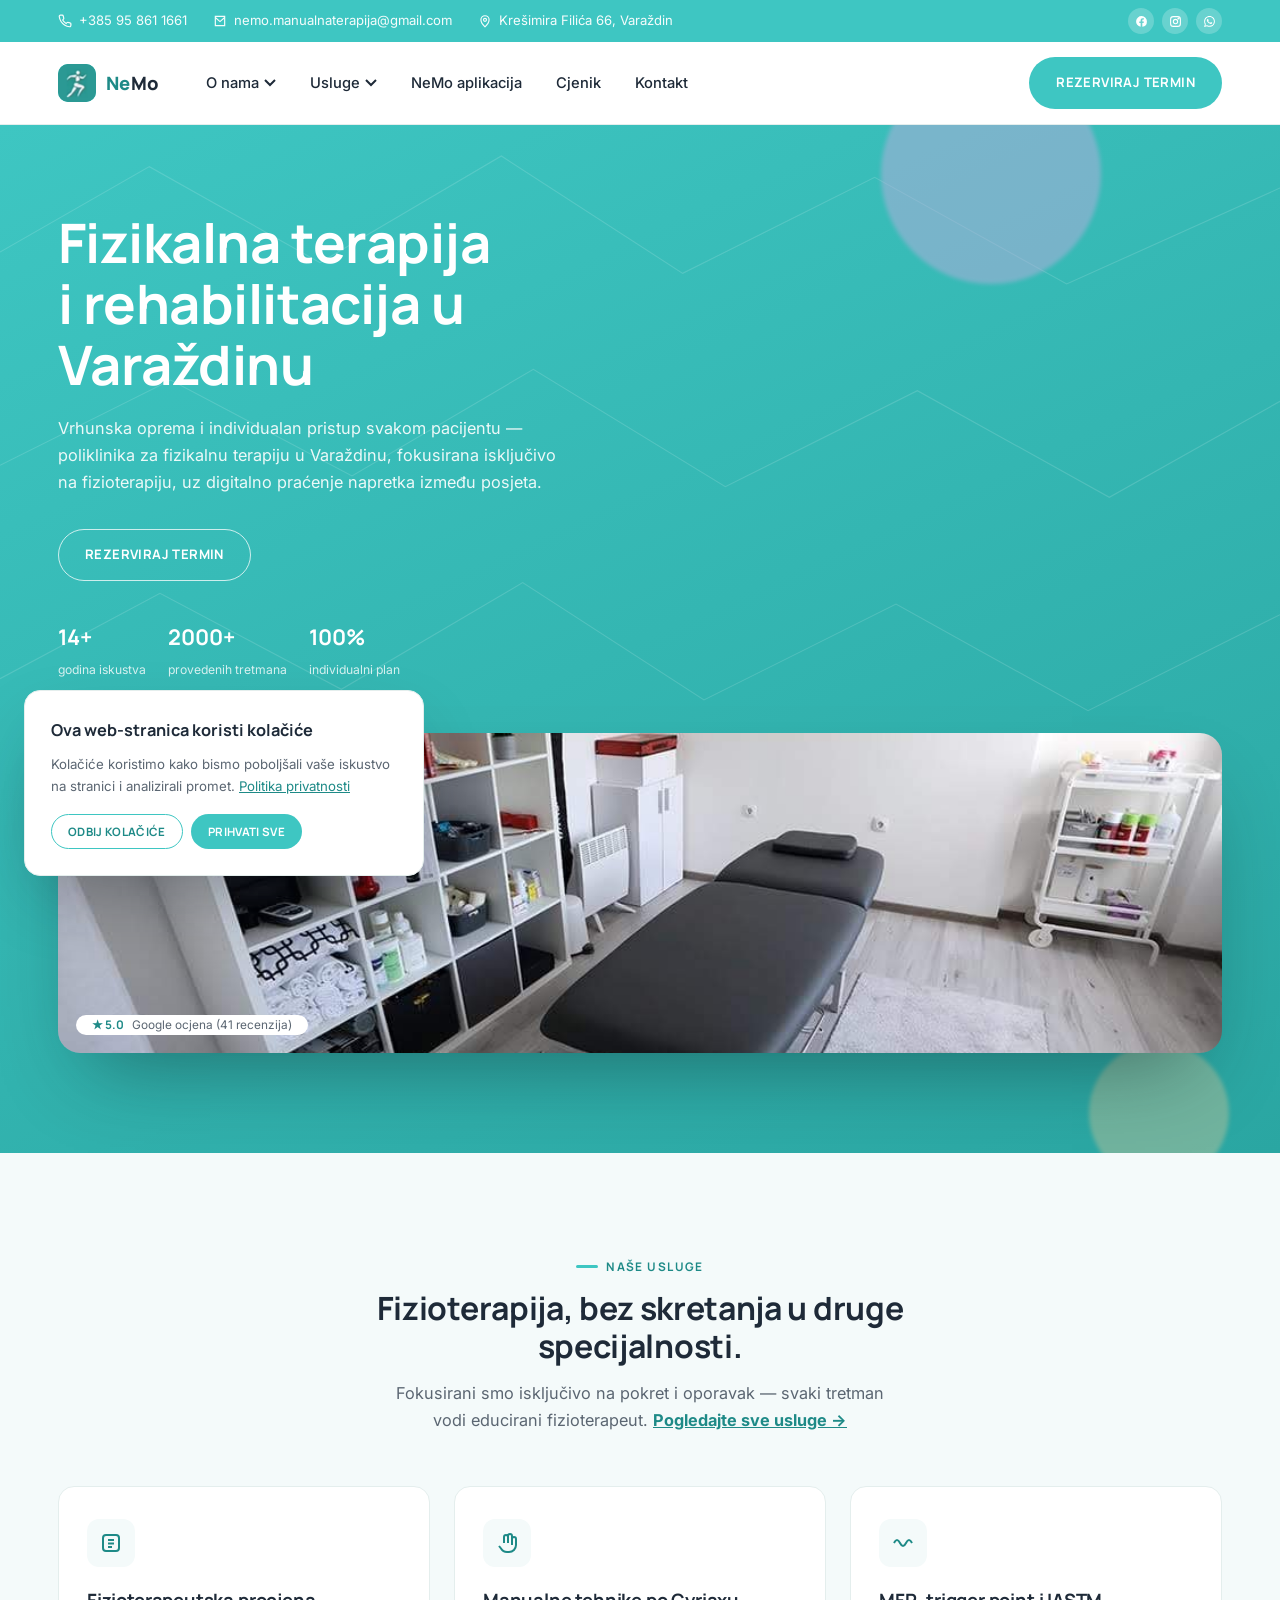
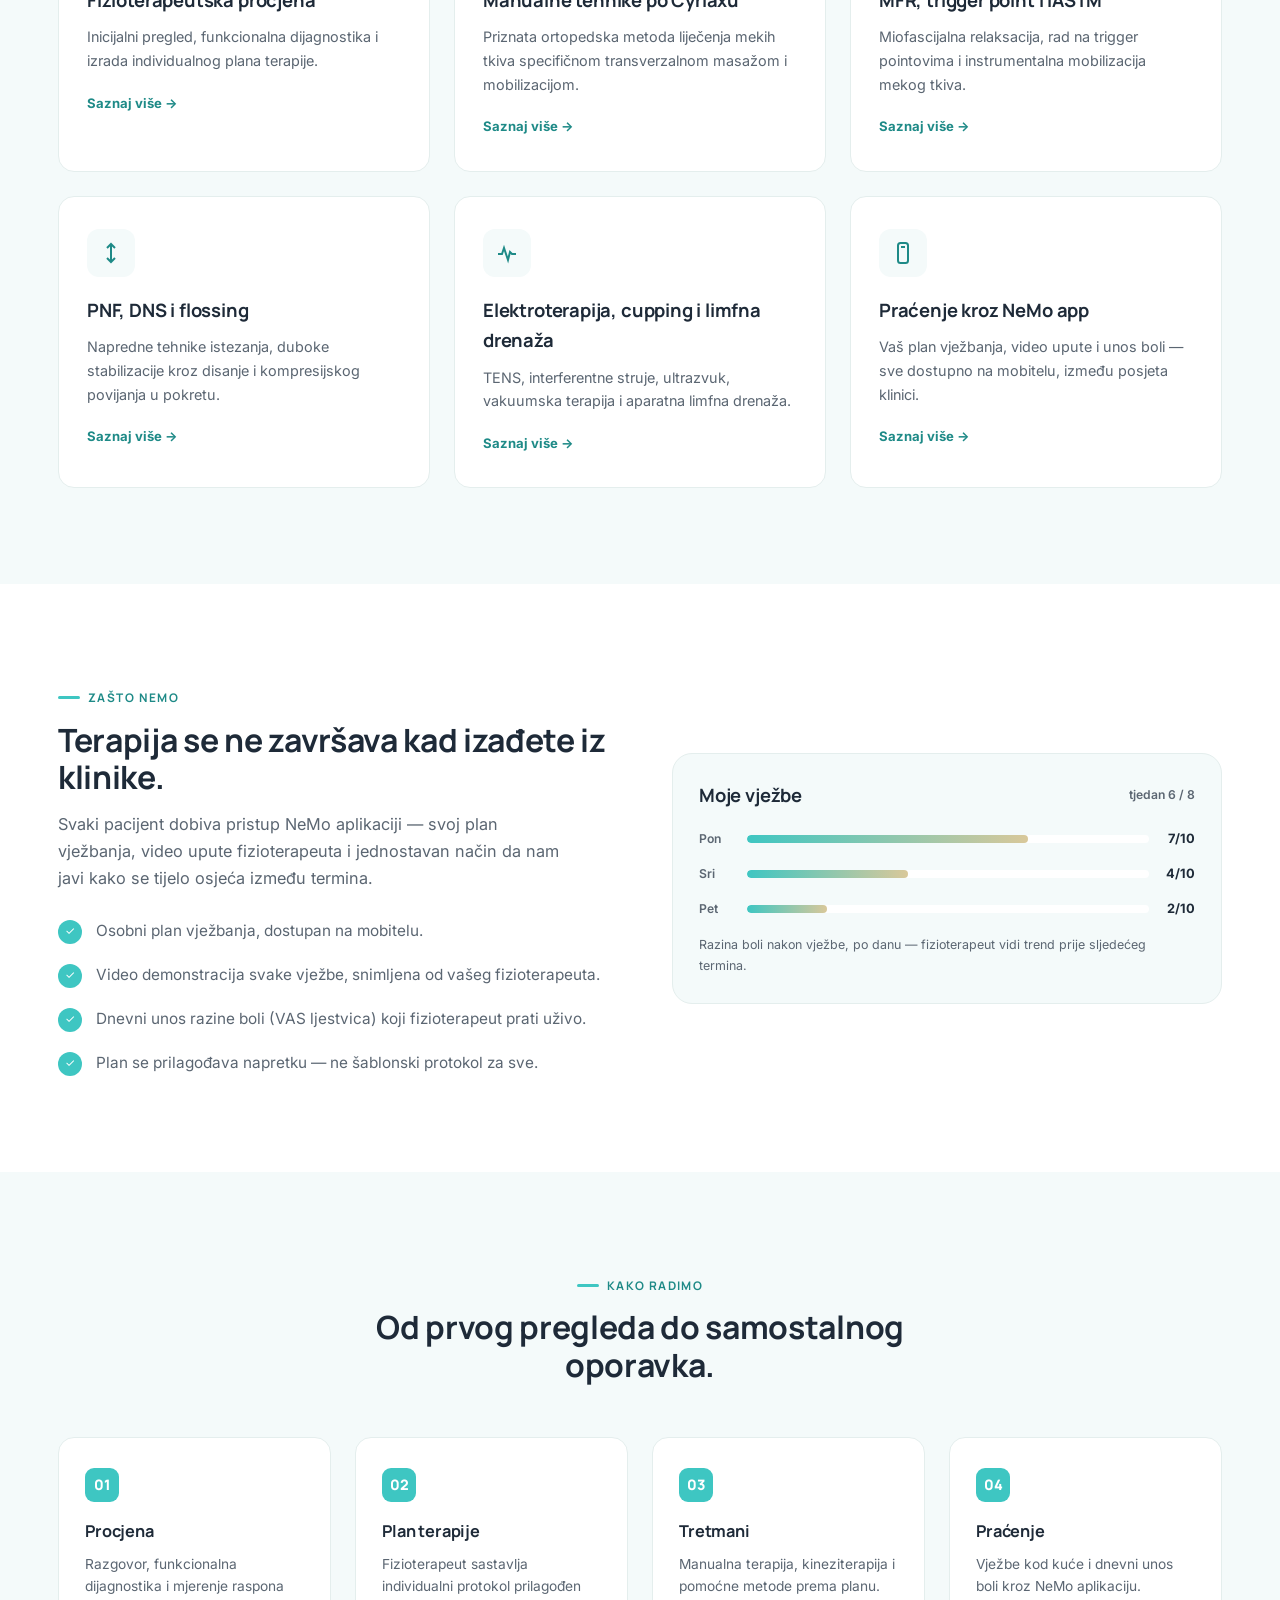
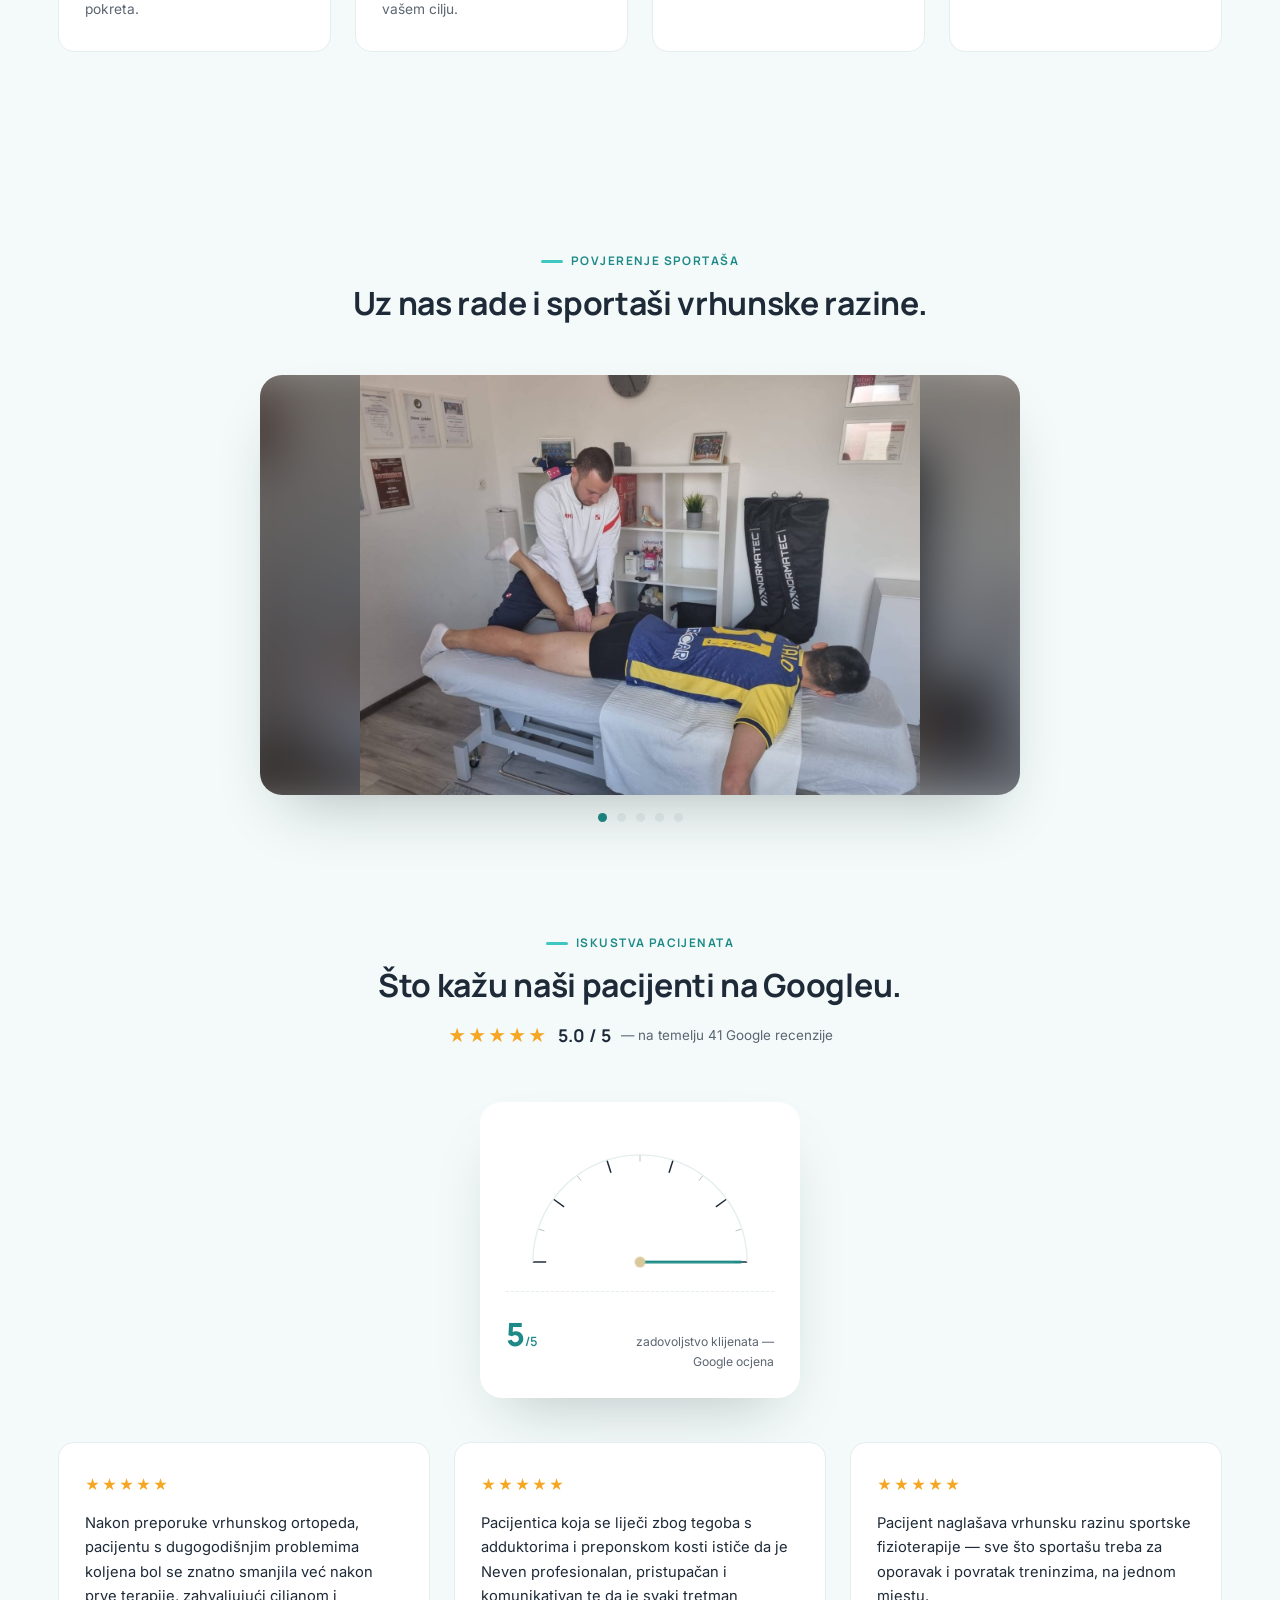
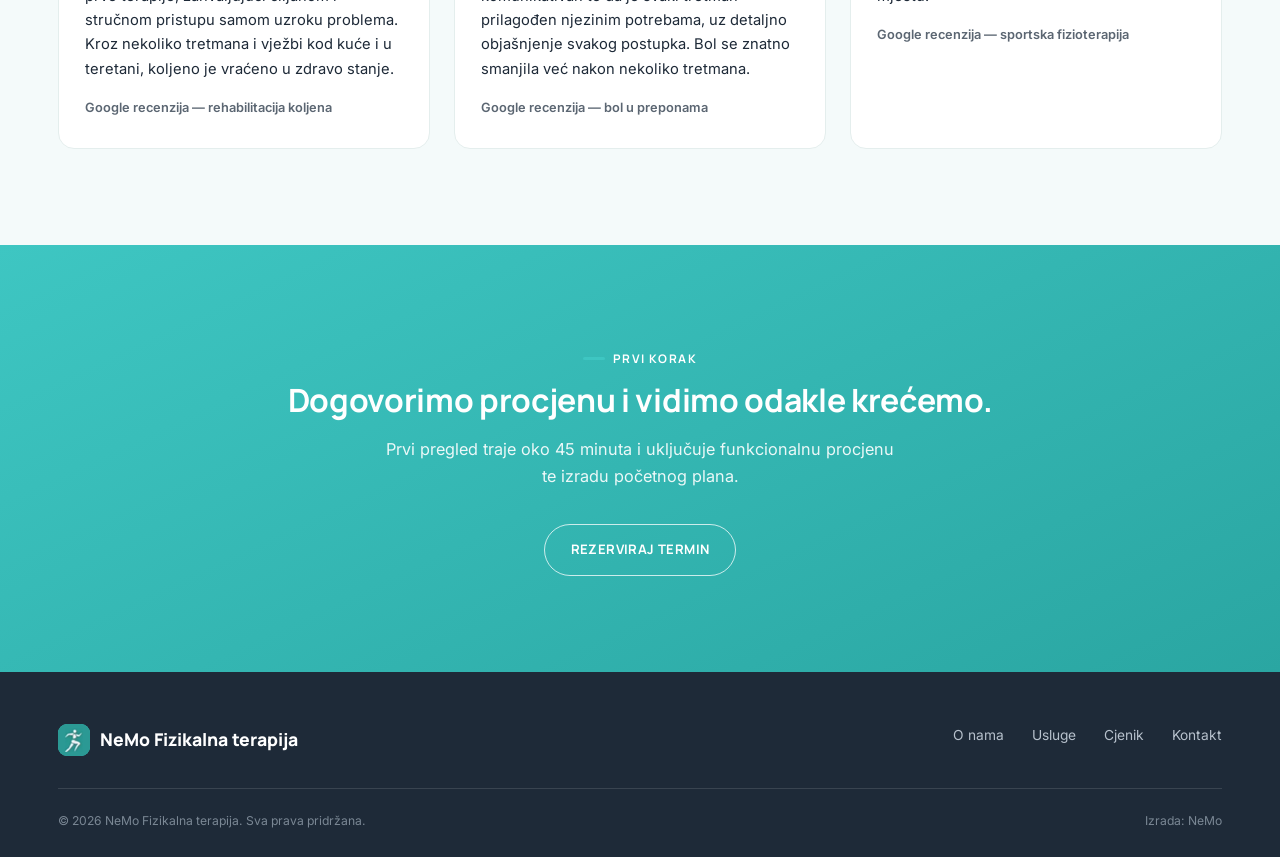
==== index.html @ 8141e40d "Add files via upload" ====
<!DOCTYPE html>
<html lang="hr">
<head>
<meta charset="UTF-8" />
<meta name="viewport" content="width=device-width, initial-scale=1.0" />
<meta name="color-scheme" content="light">
<title>NeMo — Fizikalna terapija i rehabilitacija u Varaždinu</title>
<meta name="description" content="NeMo poliklinika za fizikalnu terapiju u Varaždinu — manualna terapija, IASTM, MFR, PNF i individualna rehabilitacija za sportaše i rekreativce, uz digitalno praćenje napretka." />
<link rel="canonical" href="https://nemo.hr/" />
<meta property="og:type" content="website" />
<meta property="og:site_name" content="NeMo Fizikalna terapija" />
<meta property="og:locale" content="hr_HR" />
<meta property="og:title" content="NeMo — Fizikalna terapija i rehabilitacija u Varaždinu" />
<meta property="og:description" content="NeMo poliklinika za fizikalnu terapiju u Varaždinu — manualna terapija, IASTM, MFR, PNF i individualna rehabilitacija za sportaše i rekreativce, uz digitalno praćenje napretka." />
<meta property="og:url" content="https://nemo.hr/" />
<meta property="og:image" content="https://nemo.hr/images/prostor-ulaz.jpg" />
<meta name="twitter:card" content="summary_large_image" />
<link rel="preconnect" href="https://fonts.googleapis.com">
<link rel="preconnect" href="https://fonts.gstatic.com" crossorigin>
<link href="https://fonts.googleapis.com/css2?family=Manrope:wght@500;600;700;800&family=Inter:wght@400;500;600;700&display=swap" rel="stylesheet">
<link rel="icon" type="image/png" sizes="16x16" href="favicon-16.png">
<link rel="icon" type="image/png" sizes="32x32" href="favicon-32.png">
<link rel="icon" type="image/png" sizes="48x48" href="favicon-48.png">
<link rel="apple-touch-icon" sizes="180x180" href="apple-touch-icon.png">
<link rel="icon" type="image/png" sizes="192x192" href="icon-192.png">
<link rel="shortcut icon" href="favicon.ico">
<link rel="stylesheet" href="style.css">
<script type="application/ld+json">
{
  "@context": "https://schema.org",
  "@type": "MedicalBusiness",
  "name": "NeMo — Manualna terapija",
  "alternateName": "NeMo Fizikalna terapija",
  "image": "https://nemo.hr/images/prostor-ulaz.jpg",
  "logo": "https://nemo.hr/icon-512.png",
  "url": "https://nemo.hr/",
  "telephone": "+385958611661",
  "email": "nemo.manualnaterapija@gmail.com",
  "priceRange": "€€",
  "medicalSpecialty": "PhysicalTherapy",
  "address": {
    "@type": "PostalAddress",
    "streetAddress": "Ul. Krešimira Filića 66",
    "addressLocality": "Varaždin",
    "postalCode": "42000",
    "addressCountry": "HR"
  },
  "geo": {
    "@type": "GeoCoordinates",
    "latitude": 46.2981478,
    "longitude": 16.3355416
  },
  "sameAs": [
    "https://www.facebook.com/NenoGolubar/",
    "https://www.instagram.com/neven_golubar/"
  ],
  "aggregateRating": {
    "@type": "AggregateRating",
    "ratingValue": "5.0",
    "reviewCount": "42"
  },
  "areaServed": {
    "@type": "City",
    "name": "Varaždin"
  }
}
</script>
</head>
<body>

<div class="topbar">
  <div class="wrap topbar-inner">
    <div class="topbar-info">
      <a href="tel:+385958611661"><svg width="14" height="14" viewBox="0 0 24 24" fill="none" stroke="currentColor" stroke-width="2"><path d="M22 16.9v3a2 2 0 0 1-2.2 2 19.8 19.8 0 0 1-8.6-3.1 19.5 19.5 0 0 1-6-6 19.8 19.8 0 0 1-3.1-8.7A2 2 0 0 1 4.1 2h3a2 2 0 0 1 2 1.7c.1 1 .3 2 .7 3a2 2 0 0 1-.4 2.1L8 10.3a16 16 0 0 0 6 6l1.5-1.5a2 2 0 0 1 2-.4c1 .3 2 .5 3 .7a2 2 0 0 1 1.7 2Z"/></svg> +385 95 861 1661</a>
      <a href="mailto:nemo.manualnaterapija@gmail.com"><svg width="14" height="14" viewBox="0 0 24 24" fill="none" stroke="currentColor" stroke-width="2"><path d="M4 4h16v16H4z"/><path d="m4 6 8 7 8-7"/></svg> nemo.manualnaterapija@gmail.com</a>
      <a href="https://www.google.com/maps/place/?q=place_id:ChIJC9hRLgaraEcRhZxfA_SQYHQ" target="_blank" rel="noopener" class="topbar-address"><svg width="14" height="14" viewBox="0 0 24 24" fill="none" stroke="currentColor" stroke-width="2"><path d="M12 22s7-6.3 7-12a7 7 0 1 0-14 0c0 5.7 7 12 7 12Z"/><circle cx="12" cy="10" r="2.6"/></svg> Krešimira Filića 66, Varaždin</a>
    </div>
    <div class="topbar-social">
      <a href="https://www.facebook.com/NenoGolubar/" target="_blank" rel="noopener" aria-label="Facebook"><svg width="13" height="13" viewBox="0 0 24 24" fill="currentColor"><path d="M22 12a10 10 0 1 0-11.6 9.9v-7H7.9V12h2.5V9.8c0-2.5 1.5-3.9 3.8-3.9 1.1 0 2.2.2 2.2.2v2.4h-1.3c-1.2 0-1.6.8-1.6 1.6V12h2.8l-.4 2.9h-2.4v7A10 10 0 0 0 22 12Z"/></svg></a>
      <a href="https://www.instagram.com/neven_golubar/" target="_blank" rel="noopener" aria-label="Instagram"><svg width="13" height="13" viewBox="0 0 24 24" fill="none" stroke="currentColor" stroke-width="2"><rect x="3" y="3" width="18" height="18" rx="5"/><circle cx="12" cy="12" r="4"/><circle cx="17.5" cy="6.5" r="1"/></svg></a>
      <a href="https://wa.me/385958611661" target="_blank" rel="noopener" aria-label="WhatsApp"><svg width="13" height="13" viewBox="0 0 24 24" fill="currentColor"><path d="M12.04 2C6.58 2 2.13 6.45 2.13 11.91c0 1.77.46 3.45 1.32 4.94L2 22l5.29-1.39a9.9 9.9 0 0 0 4.75 1.21h.01c5.46 0 9.9-4.45 9.9-9.91C21.96 6.45 17.5 2 12.04 2Zm0 18.06h-.01a8.15 8.15 0 0 1-4.16-1.14l-.3-.18-3.14.82.84-3.06-.19-.31a8.14 8.14 0 0 1-1.25-4.32c0-4.5 3.67-8.16 8.18-8.16 2.18 0 4.23.85 5.78 2.4a8.1 8.1 0 0 1 2.39 5.77c0 4.5-3.67 8.18-8.14 8.18Zm4.47-6.13c-.24-.12-1.45-.72-1.68-.8-.22-.08-.39-.12-.55.12-.16.24-.63.8-.78.96-.14.16-.28.18-.53.06-.24-.12-1.02-.38-1.94-1.2-.72-.64-1.2-1.43-1.34-1.67-.14-.24-.02-.37.11-.5.11-.11.24-.28.36-.42.12-.14.16-.24.24-.4.08-.16.04-.3-.02-.42-.06-.12-.55-1.33-.76-1.82-.2-.48-.4-.42-.55-.42-.14-.01-.3-.01-.46-.01a.9.9 0 0 0-.65.3c-.22.24-.85.83-.85 2.03 0 1.2.87 2.36.99 2.52.12.16 1.71 2.61 4.14 3.66.58.25 1.03.4 1.38.51.58.18 1.11.16 1.53.1.47-.07 1.45-.59 1.65-1.16.2-.57.2-1.06.14-1.16-.06-.1-.22-.16-.46-.28Z"/></svg></a>
    </div>
  </div>
</div>

<header class="mainnav">
  <div class="wrap nav">
    <a href="/" class="logo"><img class="mark" src="icon-192.png" alt="NeMo logo"><span class="word"><span>Ne</span>Mo</span></a>

    <nav class="nav-links">
      <div class="nav-item">
        <button class="nav-link">O nama <svg viewBox="0 0 12 8" fill="none" stroke="currentColor" stroke-width="2"><path d="M1 1l5 5 5-5"/></svg></button>
        <div class="dd-menu">
          <a href="/o-nama#pristup">Naš pristup</a>
          <a href="/o-nama#neven">Osnivač</a>
          <a href="/o-nama#tim">Stručni tim</a>
          <a href="/o-nama#galerija">Galerija fotografija</a>
        </div>
      </div>
      <div class="nav-item">
        <button class="nav-link">Usluge <svg viewBox="0 0 12 8" fill="none" stroke="currentColor" stroke-width="2"><path d="M1 1l5 5 5-5"/></svg></button>
        <div class="dd-menu">
          <a href="/usluge#procjena">Fizioterapeutska procjena</a>
          <a href="/usluge#cyriax">Manualne tehnike po Cyriaxu</a>
          <a href="/usluge#mfr">Miofascijalna relaksacija (MFR)</a>
          <a href="/usluge#iastm">IASTM</a>
          <a href="/usluge#trigger">Trigger point terapija</a>
          <a href="/usluge#pnf">PNF</a>
          <a href="/usluge#dns">DNS — vježbe disanja</a>
          <a href="/usluge#flossing">Flossing</a>
          <a href="/usluge#cupping">Cupping</a>
          <a href="/usluge#limfna">Limfna drenaža aparatom</a>
          <a href="/usluge#elektroterapija">Elektroterapijske procedure</a>
        </div>
      </div>
      <a href="/#zasto" class="nav-link">NeMo aplikacija</a>
      <a href="/cjenik" class="nav-link">Cjenik</a>
      <a href="/kontakt" class="nav-link">Kontakt</a>
    </nav>

    <div class="nav-right">
      <a href="/kontakt" class="btn btn-solid">Rezerviraj termin</a>
      <button class="nav-toggle" aria-label="Izbornik"><span></span><span></span><span></span></button>
    </div>
  </div>
</header>

<section class="hero">
  <svg class="hero-pattern" viewBox="0 0 1200 700" preserveAspectRatio="xMidYMid slice" xmlns="http://www.w3.org/2000/svg">
    <g stroke="#fff" stroke-width="1" fill="none">
      <path d="M0 120 L140 40 L300 130 L470 30 L640 140 L820 50 L1000 150 L1200 60" />
      <path d="M0 320 L160 240 L330 330 L500 230 L680 340 L860 250 L1040 350 L1200 260" />
      <path d="M0 520 L150 440 L320 530 L490 430 L660 540 L840 450 L1020 550 L1200 460" />
    </g>
  </svg>
  <div class="hero-blob b1"></div>
  <div class="hero-blob b2"></div>
  <div class="hero-blob b3"></div>

  <div class="wrap hero-grid">
    <div class="hero-text">
      <h1>Fizikalna terapija<br>i rehabilitacija u Varaždinu</h1>
      <p class="lede">Vrhunska oprema i individualan pristup svakom pacijentu — poliklinika za fizikalnu terapiju u Varaždinu, fokusirana isključivo na fizioterapiju, uz digitalno praćenje napretka između posjeta.</p>
      <a href="/kontakt" class="btn btn-outline-white">Rezerviraj termin</a>
      <div class="hero-badges">
        <div class="hero-badge"><b>14+</b><span>godina iskustva</span></div>
        <div class="hero-badge"><b>2000+</b><span>provedenih tretmana</span></div>
        <div class="hero-badge"><b>100%</b><span>individualni plan</span></div>
      </div>
    </div>

    <div class="hero-banner">
      <img src="images/soba-tretmani.jpg" alt="Soba za tretmane u NeMo poliklinici" loading="eager">
      <div class="hero-banner-note"><b>★ 5.0</b> Google ocjena (41 recenzija)</div>
    </div>
  </div>
</section>

<section class="services" id="usluge">
  <div class="wrap">
    <div class="section-head">
      <span class="eyebrow" style="justify-content:center;">Naše usluge</span>
      <h2>Fizioterapija, bez skretanja u druge specijalnosti.</h2>
      <p class="lede">Fokusirani smo isključivo na pokret i oporavak — svaki tretman vodi educirani fizioterapeut. <a href="/usluge" style="color:var(--teal-deep);font-weight:700;">Pogledajte sve usluge →</a></p>
    </div>
    <div class="service-grid">
      <div class="service-card">
        <div class="service-icon"><svg width="24" height="24" viewBox="0 0 24 24" fill="none" stroke="#1E8A87" stroke-width="2"><rect x="4" y="4" width="16" height="16" rx="3"/><path d="M9 9h6M9 12.5h6M9 16h4"/></svg></div>
        <h3>Fizioterapeutska procjena</h3>
        <p>Inicijalni pregled, funkcionalna dijagnostika i izrada individualnog plana terapije.</p>
        <a href="/usluge#procjena" class="service-link">Saznaj više →</a>
      </div>
      <div class="service-card">
        <div class="service-icon"><svg width="24" height="24" viewBox="0 0 24 24" fill="none" stroke="#1E8A87" stroke-width="2"><path d="M9 12V6a2 2 0 1 1 4 0v6M13 12V5a2 2 0 1 1 4 0v9M17 13V8a2 2 0 1 1 4 0v6a7 7 0 0 1-7 7h-2a7 7 0 0 1-6-3.5L4 15"/></svg></div>
        <h3>Manualne tehnike po Cyriaxu</h3>
        <p>Priznata ortopedska metoda liječenja mekih tkiva specifičnom transverzalnom masažom i mobilizacijom.</p>
        <a href="/usluge#cyriax" class="service-link">Saznaj više →</a>
      </div>
      <div class="service-card">
        <div class="service-icon"><svg width="24" height="24" viewBox="0 0 24 24" fill="none" stroke="#1E8A87" stroke-width="2"><path d="M3 12c2-4 4-4 6 0s4 4 6 0 4-4 6 0"/></svg></div>
        <h3>MFR, trigger point i IASTM</h3>
        <p>Miofascijalna relaksacija, rad na trigger pointovima i instrumentalna mobilizacija mekog tkiva.</p>
        <a href="/usluge#mfr" class="service-link">Saznaj više →</a>
      </div>
      <div class="service-card">
        <div class="service-icon"><svg width="24" height="24" viewBox="0 0 24 24" fill="none" stroke="#1E8A87" stroke-width="2"><path d="M12 3v18M8 7l4-4 4 4M8 17l4 4 4-4"/></svg></div>
        <h3>PNF, DNS i flossing</h3>
        <p>Napredne tehnike istezanja, duboke stabilizacije kroz disanje i kompresijskog povijanja u pokretu.</p>
        <a href="/usluge#pnf" class="service-link">Saznaj više →</a>
      </div>
      <div class="service-card">
        <div class="service-icon"><svg width="24" height="24" viewBox="0 0 24 24" fill="none" stroke="#1E8A87" stroke-width="2"><path d="M3 13h4l2-6 4 12 2-8 2 2h4"/></svg></div>
        <h3>Elektroterapija, cupping i limfna drenaža</h3>
        <p>TENS, interferentne struje, ultrazvuk, vakuumska terapija i aparatna limfna drenaža.</p>
        <a href="/usluge#elektroterapija" class="service-link">Saznaj više →</a>
      </div>
      <div class="service-card">
        <div class="service-icon"><svg width="24" height="24" viewBox="0 0 24 24" fill="none" stroke="#1E8A87" stroke-width="2"><rect x="7" y="2" width="10" height="20" rx="2.5"/><path d="M10 6h4"/></svg></div>
        <h3>Praćenje kroz NeMo app</h3>
        <p>Vaš plan vježbanja, video upute i unos boli — sve dostupno na mobitelu, između posjeta klinici.</p>
        <a href="#zasto" class="service-link">Saznaj više →</a>
      </div>
    </div>
  </div>
</section>

<section class="why" id="zasto">
  <div class="wrap why-grid">
    <div>
      <span class="eyebrow">Zašto NeMo</span>
      <h2 style="margin-top:14px;">Terapija se ne završava kad izađete iz klinike.</h2>
      <p class="lede" style="margin-top:14px;">Svaki pacijent dobiva pristup NeMo aplikaciji — svoj plan vježbanja, video upute fizioterapeuta i jednostavan način da nam javi kako se tijelo osjeća između termina.</p>
      <ul class="why-list">
        <li><span class="tick">✓</span>Osobni plan vježbanja, dostupan na mobitelu.</li>
        <li><span class="tick">✓</span>Video demonstracija svake vježbe, snimljena od vašeg fizioterapeuta.</li>
        <li><span class="tick">✓</span>Dnevni unos razine boli (VAS ljestvica) koji fizioterapeut prati uživo.</li>
        <li><span class="tick">✓</span>Plan se prilagođava napretku — ne šablonski protokol za sve.</li>
      </ul>
    </div>
    <div class="app-mock">
      <div class="app-mock-head"><h3>Moje vježbe</h3><span>tjedan 6 / 8</span></div>
      <div class="vas-bar-row"><span class="vas-bar-label">Pon</span><div class="vas-bar-track"><div class="vas-bar-fill" style="width:70%"></div></div><span class="vas-bar-val">7/10</span></div>
      <div class="vas-bar-row"><span class="vas-bar-label">Sri</span><div class="vas-bar-track"><div class="vas-bar-fill" style="width:40%"></div></div><span class="vas-bar-val">4/10</span></div>
      <div class="vas-bar-row"><span class="vas-bar-label">Pet</span><div class="vas-bar-track"><div class="vas-bar-fill" style="width:20%"></div></div><span class="vas-bar-val">2/10</span></div>
      <div class="form-note" style="margin-top:16px;">Razina boli nakon vježbe, po danu — fizioterapeut vidi trend prije sljedećeg termina.</div>
    </div>
  </div>
</section>

<section class="process" id="proces">
  <div class="wrap">
    <div class="section-head">
      <span class="eyebrow" style="justify-content:center;">Kako radimo</span>
      <h2>Od prvog pregleda do samostalnog oporavka.</h2>
    </div>
    <div class="process-grid">
      <div class="process-step"><div class="num">01</div><h3>Procjena</h3><p>Razgovor, funkcionalna dijagnostika i mjerenje raspona pokreta.</p></div>
      <div class="process-step"><div class="num">02</div><h3>Plan terapije</h3><p>Fizioterapeut sastavlja individualni protokol prilagođen vašem cilju.</p></div>
      <div class="process-step"><div class="num">03</div><h3>Tretmani</h3><p>Manualna terapija, kineziterapija i pomoćne metode prema planu.</p></div>
      <div class="process-step"><div class="num">04</div><h3>Praćenje</h3><p>Vježbe kod kuće i dnevni unos boli kroz NeMo aplikaciju.</p></div>
    </div>
  </div>
</section>

<section class="clients-slider">
  <div class="wrap">
    <div class="section-head">
      <span class="eyebrow" style="justify-content:center;">Povjerenje sportaša</span>
      <h2>Uz nas rade i sportaši vrhunske razine.</h2>
    </div>
    <div class="slider" id="clientsSlider">
      <div class="slider-track">
        <div class="slider-slide is-active">
          <div class="slide-bg" style="background-image:url('images/tretman-igrac-1.jpg');"></div>
          <img class="slide-fg" src="images/tretman-igrac-1.jpg" alt="Fizioterapeutski tretman sportaša u NeMo poliklinici" loading="lazy">
        </div>
        <div class="slider-slide">
          <div class="slide-bg" style="background-image:url('images/tretman-igrac-2.jpg');"></div>
          <img class="slide-fg" src="images/tretman-igrac-2.jpg" alt="Previjanje gležnja sportašu u NeMo poliklinici" loading="lazy">
        </div>
        <div class="slider-slide">
          <div class="slide-bg" style="background-image:url('images/klijent-belcar.jpg');"></div>
          <img class="slide-fg" src="images/klijent-belcar.jpg" alt="Nogometaš u posjeti NeMo poliklinici" loading="lazy">
        </div>
        <div class="slider-slide">
          <div class="slide-bg" style="background-image:url('images/klijent-duvnjak.jpg');"></div>
          <img class="slide-fg" src="images/klijent-duvnjak.jpg" alt="Nogometaš u posjeti NeMo poliklinici" loading="lazy">
        </div>
        <div class="slider-slide">
          <div class="slide-bg" style="background-image:url('images/klijenti-reprezentativci.jpg');"></div>
          <img class="slide-fg" src="images/klijenti-reprezentativci.jpg" alt="Nogometni reprezentativci u posjeti NeMo poliklinici" loading="lazy">
        </div>
      </div>
      <div class="slider-dots">
        <button class="slider-dot is-active" data-slide="0" aria-label="Slika 1"></button>
        <button class="slider-dot" data-slide="1" aria-label="Slika 2"></button>
        <button class="slider-dot" data-slide="2" aria-label="Slika 3"></button>
        <button class="slider-dot" data-slide="3" aria-label="Slika 4"></button>
        <button class="slider-dot" data-slide="4" aria-label="Slika 5"></button>
      </div>
    </div>
  </div>
</section>

<section class="reviews">
  <div class="wrap">
    <div class="section-head">
      <span class="eyebrow" style="justify-content:center;">Iskustva pacijenata</span>
      <h2>Što kažu naši pacijenti na Googleu.</h2>
      <div class="reviews-rating">
        <span class="stars">★★★★★</span>
        <b>5.0 / 5</b>
        <span>— na temelju 41 Google recenzije</span>
      </div>
    </div>

    <div class="reviews-gauge">
      <div class="reviews-gauge-card">
        <svg class="goniometer" viewBox="0 0 400 220" xmlns="http://www.w3.org/2000/svg">
          <line x1="40.0" y1="200.0" x2="60.0" y2="200.0" class="tick-major" />
          <line x1="47.8" y1="150.6" x2="57.3" y2="153.6" class="tick-minor" />
          <line x1="70.6" y1="106.0" x2="86.7" y2="117.7" class="tick-major" />
          <line x1="106.0" y1="70.6" x2="111.8" y2="78.6" class="tick-minor" />
          <line x1="150.6" y1="47.8" x2="156.7" y2="66.9" class="tick-major" />
          <line x1="200.0" y1="40.0" x2="200.0" y2="50.0" class="tick-minor" />
          <line x1="249.4" y1="47.8" x2="243.3" y2="66.9" class="tick-major" />
          <line x1="294.0" y1="70.6" x2="288.2" y2="78.6" class="tick-minor" />
          <line x1="329.4" y1="106.0" x2="313.3" y2="117.7" class="tick-major" />
          <line x1="352.2" y1="150.6" x2="342.7" y2="153.6" class="tick-minor" />
          <line x1="360.0" y1="200.0" x2="340.0" y2="200.0" class="tick-major" />
          <path d="M 40.0 200.0 A 160 160 0 0 1 360.0 200.0" class="goni-arc" />
          <line x1="200" y1="200" x2="350.0" y2="200.0" class="goni-needle" />
          <circle cx="200" cy="200" r="8" class="goni-pivot" />
        </svg>
        <div class="goni-readout">
          <div><div class="deg">5<span style="font-size:.4em;font-weight:600;">/5</span></div></div>
          <div class="cap">zadovoljstvo klijenata — Google ocjena</div>
        </div>
      </div>
    </div>

    <div class="review-grid">
      <div class="review-card">
        <span class="stars">★★★★★</span>
        <p>Nakon preporuke vrhunskog ortopeda, pacijentu s dugogodišnjim problemima koljena bol se znatno smanjila već nakon prve terapije, zahvaljujući ciljanom i stručnom pristupu samom uzroku problema. Kroz nekoliko tretmana i vježbi kod kuće i u teretani, koljeno je vraćeno u zdravo stanje.</p>
        <div class="review-author">Google recenzija — rehabilitacija koljena</div>
      </div>
      <div class="review-card">
        <span class="stars">★★★★★</span>
        <p>Pacijentica koja se liječi zbog tegoba s adduktorima i preponskom kosti ističe da je Neven profesionalan, pristupačan i komunikativan te da je svaki tretman prilagođen njezinim potrebama, uz detaljno objašnjenje svakog postupka. Bol se znatno smanjila već nakon nekoliko tretmana.</p>
        <div class="review-author">Google recenzija — bol u preponama</div>
      </div>
      <div class="review-card">
        <span class="stars">★★★★★</span>
        <p>Pacijent naglašava vrhunsku razinu sportske fizioterapije — sve što sportašu treba za oporavak i povratak treninzima, na jednom mjestu.</p>
        <div class="review-author">Google recenzija — sportska fizioterapija</div>
      </div>
    </div>
  </div>
</section>

<section class="cta-band">
  <div class="wrap">
    <span class="eyebrow" style="justify-content:center;color:#fff;">Prvi korak</span>
    <h2 style="margin-top:14px;">Dogovorimo procjenu i vidimo odakle krećemo.</h2>
    <p class="lede" style="margin:16px auto 34px;">Prvi pregled traje oko 45 minuta i uključuje funkcionalnu procjenu te izradu početnog plana.</p>
    <a href="/kontakt" class="btn btn-outline-white">Rezerviraj termin</a>
  </div>
</section>

<div class="mobile-contact-bar">
  <a href="tel:+385958611661"><svg width="15" height="15" viewBox="0 0 24 24" fill="none" stroke="currentColor" stroke-width="2"><path d="M22 16.9v3a2 2 0 0 1-2.2 2 19.8 19.8 0 0 1-8.6-3.1 19.5 19.5 0 0 1-6-6 19.8 19.8 0 0 1-3.1-8.7A2 2 0 0 1 4.1 2h3a2 2 0 0 1 2 1.7c.1 1 .3 2 .7 3a2 2 0 0 1-.4 2.1L8 10.3a16 16 0 0 0 6 6l1.5-1.5a2 2 0 0 1 2-.4c1 .3 2 .5 3 .7a2 2 0 0 1 1.7 2Z"/></svg> +385 95 861 1661</a>
  <div class="mobile-contact-social">
    <a href="https://www.facebook.com/NenoGolubar/" target="_blank" rel="noopener" aria-label="Facebook"><svg width="14" height="14" viewBox="0 0 24 24" fill="currentColor"><path d="M22 12a10 10 0 1 0-11.6 9.9v-7H7.9V12h2.5V9.8c0-2.5 1.5-3.9 3.8-3.9 1.1 0 2.2.2 2.2.2v2.4h-1.3c-1.2 0-1.6.8-1.6 1.6V12h2.8l-.4 2.9h-2.4v7A10 10 0 0 0 22 12Z"/></svg></a>
    <a href="https://www.instagram.com/neven_golubar/" target="_blank" rel="noopener" aria-label="Instagram"><svg width="14" height="14" viewBox="0 0 24 24" fill="none" stroke="currentColor" stroke-width="2"><rect x="3" y="3" width="18" height="18" rx="5"/><circle cx="12" cy="12" r="4"/><circle cx="17.5" cy="6.5" r="1"/></svg></a>
    <a href="https://wa.me/385958611661" target="_blank" rel="noopener" aria-label="WhatsApp"><svg width="14" height="14" viewBox="0 0 24 24" fill="currentColor"><path d="M12.04 2C6.58 2 2.13 6.45 2.13 11.91c0 1.77.46 3.45 1.32 4.94L2 22l5.29-1.39a9.9 9.9 0 0 0 4.75 1.21h.01c5.46 0 9.9-4.45 9.9-9.91C21.96 6.45 17.5 2 12.04 2Zm0 18.06h-.01a8.15 8.15 0 0 1-4.16-1.14l-.3-.18-3.14.82.84-3.06-.19-.31a8.14 8.14 0 0 1-1.25-4.32c0-4.5 3.67-8.16 8.18-8.16 2.18 0 4.23.85 5.78 2.4a8.1 8.1 0 0 1 2.39 5.77c0 4.5-3.67 8.18-8.14 8.18Zm4.47-6.13c-.24-.12-1.45-.72-1.68-.8-.22-.08-.39-.12-.55.12-.16.24-.63.8-.78.96-.14.16-.28.18-.53.06-.24-.12-1.02-.38-1.94-1.2-.72-.64-1.2-1.43-1.34-1.67-.14-.24-.02-.37.11-.5.11-.11.24-.28.36-.42.12-.14.16-.24.24-.4.08-.16.04-.3-.02-.42-.06-.12-.55-1.33-.76-1.82-.2-.48-.4-.42-.55-.42-.14-.01-.3-.01-.46-.01a.9.9 0 0 0-.65.3c-.22.24-.85.83-.85 2.03 0 1.2.87 2.36.99 2.52.12.16 1.71 2.61 4.14 3.66.58.25 1.03.4 1.38.51.58.18 1.11.16 1.53.1.47-.07 1.45-.59 1.65-1.16.2-.57.2-1.06.14-1.16-.06-.1-.22-.16-.46-.28Z"/></svg></a>
  </div>
</div>

<footer>
  <div class="wrap">
    <div class="footer-grid">
      <div class="footer-logo"><img class="mark" src="icon-192.png" alt="NeMo logo">NeMo Fizikalna terapija</div>
      <ul class="footer-links">
        <li><a href="/o-nama">O nama</a></li>
        <li><a href="/usluge">Usluge</a></li>
        <li><a href="/cjenik">Cjenik</a></li>
        <li><a href="/kontakt">Kontakt</a></li>
      </ul>
    </div>
    <div class="footer-bottom">
      <span>© <span id="godina"></span> NeMo Fizikalna terapija. Sva prava pridržana.</span>
      <span>Izrada: NeMo</span>
    </div>
  </div>
</footer>

<div class="cookie-banner" id="cookieBanner">
  <h4>Ova web-stranica koristi kolačiće</h4>
  <p>Kolačiće koristimo kako bismo poboljšali vaše iskustvo na stranici i analizirali promet. <a href="#">Politika privatnosti</a></p>
  <div class="cookie-actions">
    <button class="btn btn-outline-teal" id="cookieReject">Odbij kolačiće</button>
    <button class="btn btn-solid" id="cookieAccept">Prihvati sve</button>
  </div>
</div>

<script src="script.js"></script>
</body>
</html>
---- style.css ----
:root{
    --teal:#3EC6C2;
    --teal-dark:#2AA6A2;
    --teal-deep:#1E8A87;
    --ink:#1E2A38;
    --ink-soft:#5B6672;
    --paper:#FFFFFF;
    --bg:#F4FAFA;
    --line:#E4EEED;
    --lavender:#B9AEDD;
    --sand:#D9C89A;
    --radius:16px;
    --heading:'Manrope', sans-serif;
    --sans:'Inter', system-ui, sans-serif;
  }
  *,*::before,*::after{box-sizing:border-box;margin:0;padding:0;}
  html{scroll-behavior:smooth;}
  html{overflow-x:hidden;}
  body{font-family:var(--sans);color:var(--ink);background:var(--paper);line-height:1.65;-webkit-font-smoothing:antialiased;overflow-x:hidden;max-width:100vw;}
  img,svg{display:block;max-width:100%;}
  a{color:inherit;}
  ul{list-style:none;}
  .wrap{max-width:1220px;margin:0 auto;padding:0 28px;}
  h1,h2,h3{font-family:var(--heading);font-weight:700;color:var(--ink);letter-spacing:-.01em;}
  h2{font-size:2rem;line-height:1.18;}
  h3{font-size:1.15rem;}
  .lede{color:var(--ink-soft);max-width:52ch;font-size:1.02rem;}
  .eyebrow{display:inline-flex;align-items:center;gap:8px;font-family:var(--heading);font-weight:700;font-size:.74rem;letter-spacing:.12em;text-transform:uppercase;color:var(--teal-deep);}
  .eyebrow::before{content:'';width:22px;height:3px;border-radius:2px;background:var(--teal);}
  :focus-visible{outline:2px solid var(--teal-deep);outline-offset:3px;}
  @media (prefers-reduced-motion: reduce){*{animation-duration:.001ms !important;transition-duration:.001ms !important;scroll-behavior:auto !important;}}

  /* ---------- BUTTONS ---------- */
  .btn{display:inline-flex;align-items:center;gap:8px;padding:14px 26px;border-radius:100px;font-family:var(--heading);font-weight:700;font-size:.82rem;letter-spacing:.03em;text-transform:uppercase;text-decoration:none;border:1.5px solid transparent;cursor:pointer;transition:all .18s ease;}
  .btn-solid{background:var(--teal);color:#fff;}
  .btn-solid:hover{background:var(--teal-deep);transform:translateY(-1px);}
  .btn-outline-teal{border-color:var(--teal);color:var(--teal-deep);background:transparent;}
  .btn-outline-teal:hover{background:var(--teal);color:#fff;}
  .btn-outline-white{border-color:rgba(255,255,255,.75);color:#fff;background:transparent;}
  .btn-outline-white:hover{background:#fff;color:var(--teal-deep);}

  /* ---------- MOBILNA KONTAKT TRAKA (dno stranice, samo mobitel/tablet) ---------- */
  .mobile-contact-bar{display:none;}
  @media (max-width:980px){
    .topbar{display:none;}
    .mobile-contact-bar{
      display:flex;align-items:center;justify-content:space-between;gap:16px;flex-wrap:wrap;
      background:var(--teal);color:#fff;padding:18px 20px;
    }
    .mobile-contact-bar a{color:#fff;text-decoration:none;display:inline-flex;align-items:center;gap:8px;font-size:.9rem;font-weight:600;opacity:.97;}
    .mobile-contact-social{display:flex;gap:10px;}
    .mobile-contact-social a{width:34px;height:34px;border-radius:50%;background:rgba(255,255,255,.22);display:flex;align-items:center;justify-content:center;}
    .mobile-contact-social a:hover{background:#fff;color:var(--teal-deep);}
  }

  /* ---------- TOPBAR ---------- */
  .topbar{background:var(--teal);color:#fff;font-size:.82rem;}
  .topbar-inner{display:flex;align-items:center;justify-content:space-between;height:42px;gap:20px;}
  .topbar-info{display:flex;align-items:center;gap:26px;flex-wrap:wrap;}
  .topbar-info a,.topbar-info span{display:inline-flex;align-items:center;gap:7px;text-decoration:none;color:#fff;opacity:.95;white-space:nowrap;}
  .topbar-social{display:flex;gap:8px;flex-shrink:0;}
  .topbar-social a{width:26px;height:26px;border-radius:50%;background:rgba(255,255,255,.22);display:flex;align-items:center;justify-content:center;transition:background .15s;}
  .topbar-social a:hover{background:#fff;color:var(--teal-deep);}

  /* ---------- MAIN NAV ---------- */
  .mainnav{position:sticky;top:0;z-index:60;background:#fff;box-shadow:0 1px 0 var(--line);}
  .nav{display:flex;align-items:center;gap:32px;height:82px;}
  .logo{display:flex;align-items:center;gap:10px;text-decoration:none;flex-shrink:0;}
  .logo .mark{width:38px;height:38px;border-radius:10px;background:var(--teal);display:flex;align-items:center;justify-content:center;color:#fff;font-family:var(--heading);font-weight:800;font-size:1rem;object-fit:cover;flex-shrink:0;}
  .logo .word{font-family:var(--heading);font-weight:800;font-size:1.15rem;letter-spacing:.02em;color:var(--ink);}
  .logo .word span{color:var(--teal-deep);}

  .nav-links{display:flex;align-items:center;gap:6px;flex:1;}
  .nav-item{position:relative;}
  .nav-link{display:flex;align-items:center;gap:5px;padding:10px 14px;border-radius:8px;background:none;border:none;font-family:var(--sans);font-size:.92rem;font-weight:500;color:var(--ink);cursor:pointer;text-decoration:none;transition:color .15s;}
  .nav-link:hover{color:var(--teal-deep);}
  .nav-link svg{width:12px;height:12px;transition:transform .15s;}
  .nav-item:hover .nav-link svg{transform:rotate(180deg);}
  .dd-menu{
    position:absolute;top:calc(100% + 10px);left:0;min-width:260px;
    background:#fff;border-radius:12px;box-shadow:0 20px 46px -18px rgba(30,42,56,.28);
    border:1px solid var(--line);padding:10px;
    max-height:74vh;overflow-y:auto;
    opacity:0;visibility:hidden;transform:translateY(8px);
    transition:all .18s ease;
  }
  .nav-item:hover .dd-menu{opacity:1;visibility:visible;transform:translateY(0);}
  .dd-menu a{display:block;padding:10px 14px;border-radius:8px;font-size:.88rem;color:var(--ink);text-decoration:none;transition:all .12s;}
  .dd-menu a:hover{background:var(--bg);color:var(--teal-deep);}

  .nav-right{display:flex;align-items:center;gap:14px;flex-shrink:0;}
  .nav-toggle{display:none;background:none;border:none;cursor:pointer;padding:6px;forced-color-adjust:none;}
  .nav-toggle span{display:block;width:22px;height:2px;background:#1E2A38 !important;margin:5px 0;forced-color-adjust:none;}

  /* ---------- HERO ---------- */
  .hero{position:relative;overflow:hidden;background:linear-gradient(155deg,var(--teal) 0%,var(--teal-dark) 100%);padding:88px 0 100px;}
  .hero-pattern{position:absolute;inset:0;opacity:.14;pointer-events:none;}
  .hero-blob{position:absolute;border-radius:50%;filter:blur(2px);opacity:.5;pointer-events:none;}
  .hero-blob.b1{width:220px;height:220px;background:var(--lavender);top:-60px;right:14%;}
  .hero-blob.b2{width:140px;height:140px;background:var(--sand);bottom:-30px;right:4%;opacity:.4;}
  .hero-blob.b3{width:90px;height:90px;background:#fff;top:60%;left:6%;opacity:.15;}
  .hero-grid{position:relative;display:block;}
  .hero h1{color:#fff;font-size:clamp(2.3rem,4.6vw,3.4rem);line-height:1.12;margin-bottom:20px;}
  .hero .lede{color:rgba(255,255,255,.9);margin-bottom:34px;}
  .hero-badges{display:flex;gap:22px;margin-top:38px;flex-wrap:wrap;}
  .hero-badge{color:#fff;}
  .hero-badge b{display:block;font-family:var(--heading);font-size:1.35rem;}
  .hero-badge span{font-size:.76rem;color:rgba(255,255,255,.8);}

  .hero-text{max-width:640px;}
  .hero-banner{position:relative;margin-top:52px;border-radius:22px;overflow:hidden;box-shadow:0 40px 80px -30px rgba(10,30,30,.45);line-height:0;}
  .hero-banner img{width:100%;height:320px;object-fit:cover;display:block;}
  .hero-banner-note{position:absolute;bottom:18px;left:18px;background:#fff;border-radius:12px;padding:10px 16px;box-shadow:0 14px 30px -10px rgba(10,30,30,.3);font-size:.74rem;color:var(--ink-soft);display:flex;align-items:center;gap:8px;}
  .hero-banner-note b{color:var(--teal-deep);font-family:var(--heading);}
  .goniometer{width:100%;height:auto;}
  .tick-major{stroke:var(--ink);stroke-width:2.2;}
  .tick-minor{stroke:var(--ink-soft);stroke-width:1.2;opacity:.5;}
  .goni-arc{fill:none;stroke:var(--line);stroke-width:2;}
  .goni-needle{stroke:var(--teal-deep);stroke-width:4;stroke-linecap:round;transform-origin:200px 200px;animation:needle-in 1.6s cubic-bezier(.22,1,.36,1) both;}
  .goni-pivot{fill:var(--sand);}
  @keyframes needle-in{from{transform:rotate(-180deg);}to{transform:rotate(0deg);}}
  .goni-readout{display:flex;justify-content:space-between;align-items:baseline;margin-top:16px;padding-top:16px;border-top:1px dashed var(--line);}
  .goni-readout .deg{font-family:var(--heading);font-size:2rem;color:var(--teal-deep);font-weight:800;}
  .goni-readout .cap{font-size:.76rem;color:var(--ink-soft);max-width:20ch;text-align:right;}

  /* ---------- SECTION SHELL ---------- */
  section{padding:96px 0;}
  .section-head{max-width:640px;margin:0 auto 52px;text-align:center;}
  .section-head.left{margin:0 0 52px;text-align:left;}
  .section-head h2{margin-top:14px;}
  .section-head .lede{margin:14px auto 0;}
  .section-head.left .lede{margin:14px 0 0;}

  /* ---------- USLUGE ---------- */
  .services{background:var(--bg);}
  .service-grid{display:grid;grid-template-columns:repeat(3,1fr);gap:24px;}
  .service-card{background:#fff;border-radius:var(--radius);padding:32px 28px;border:1px solid var(--line);transition:all .2s;}
  .service-card:hover{transform:translateY(-4px);box-shadow:0 24px 48px -24px rgba(30,42,56,.18);border-color:transparent;}
  .service-icon{width:48px;height:48px;border-radius:12px;background:var(--bg);display:flex;align-items:center;justify-content:center;margin-bottom:18px;}
  .service-card h3{margin-bottom:10px;}
  .service-card p{font-size:.9rem;color:var(--ink-soft);margin-bottom:16px;}
  .service-link{font-size:.82rem;font-weight:700;color:var(--teal-deep);text-decoration:none;display:inline-flex;align-items:center;gap:6px;}
  .service-link:hover{text-decoration:underline;}

  /* ---------- ZASTO NEMO ---------- */
  .why-grid{display:grid;grid-template-columns:1fr 1fr;gap:64px;align-items:center;}
  .why-list{margin-top:26px;display:flex;flex-direction:column;gap:18px;}
  .why-list li{display:flex;gap:14px;font-size:.96rem;color:var(--ink-soft);}
  .why-list .tick{width:24px;height:24px;border-radius:50%;background:var(--teal);color:#fff;flex-shrink:0;display:flex;align-items:center;justify-content:center;font-size:.72rem;margin-top:2px;}
  .app-mock{background:var(--bg);border-radius:20px;border:1px solid var(--line);padding:26px;}
  .app-mock-head{display:flex;justify-content:space-between;align-items:center;margin-bottom:18px;}
  .app-mock-head span{font-size:.76rem;color:var(--ink-soft);font-weight:600;}
  .vas-bar-row{display:flex;align-items:center;gap:12px;margin-bottom:14px;}
  .vas-bar-track{flex:1;height:8px;border-radius:8px;background:#fff;overflow:hidden;}
  .vas-bar-fill{height:100%;border-radius:8px;background:linear-gradient(90deg,var(--teal),var(--sand));}
  .vas-bar-label{font-size:.76rem;color:var(--ink-soft);width:36px;flex-shrink:0;font-weight:600;}
  .vas-bar-val{font-size:.8rem;width:34px;text-align:right;flex-shrink:0;font-weight:700;}
  .form-note{font-size:.78rem;color:var(--ink-soft);}
  .form-result{font-size:.86rem;font-weight:600;min-height:1px;}
  .form-result-success{color:var(--teal-deep);}
  .form-result-error{color:#C0392B;}

  /* ---------- PROCES ---------- */
  .process{background:var(--bg);}
  .process-grid{display:grid;grid-template-columns:repeat(4,1fr);gap:24px;}
  .process-step{background:#fff;border-radius:var(--radius);padding:30px 26px;border:1px solid var(--line);}
  .process-step .num{width:34px;height:34px;border-radius:9px;background:var(--teal);color:#fff;display:flex;align-items:center;justify-content:center;font-family:var(--heading);font-weight:800;font-size:.9rem;margin-bottom:16px;}
  .process-step h3{font-size:1.02rem;margin-bottom:8px;}
  .process-step p{font-size:.86rem;color:var(--ink-soft);}

/* ---------- TIM (dvije pune kartice) ---------- */
.team-members{display:grid;grid-template-columns:repeat(2,1fr);gap:32px;}
.team-member{background:#fff;border:1px solid var(--line);border-radius:var(--radius);overflow:hidden;transition:all .2s;}
.team-member:hover{box-shadow:0 24px 48px -24px rgba(30,42,56,.18);}
.team-member-photo{aspect-ratio:4/3;overflow:hidden;background:var(--bg);}
.team-member-photo img{width:100%;height:100%;object-fit:cover;object-position:center top;}
.team-member-body{padding:28px 30px 30px;}
.team-member-body h3{font-size:1.2rem;}
.team-member-role{color:var(--teal-deep);font-weight:700;font-size:.8rem;margin:5px 0 14px;text-transform:uppercase;letter-spacing:.03em;}
.team-member-body p{font-size:.9rem;color:var(--ink-soft);line-height:1.6;}
.team-member-link{display:inline-block;margin-top:14px;font-size:.86rem;font-weight:700;color:var(--teal-deep);text-decoration:none;}
.team-member-link:hover{text-decoration:underline;}

@media (max-width:980px){
  .team-members{grid-template-columns:1fr;}
}

  /* ---------- RECENZIJE ---------- */
  .clients-slider{background:var(--bg);padding-bottom:8px;}
  .slider{max-width:760px;margin:32px auto 0;}
  .slider-track{position:relative;width:100%;height:420px;border-radius:22px;overflow:hidden;box-shadow:0 30px 60px -26px rgba(10,30,30,.3);}
  .slider-slide{position:absolute;inset:0;opacity:0;transition:opacity .8s ease;}
  .slider-slide.is-active{opacity:1;}
  .slide-bg{position:absolute;inset:0;background-size:cover;background-position:center;filter:blur(25px) brightness(.65);transform:scale(1.15);}
  .slide-fg{position:relative;width:100%;height:100%;object-fit:contain;display:block;z-index:1;}
  .slider-dots{display:flex;justify-content:center;gap:10px;margin-top:18px;}
  .slider-dot{width:9px;height:9px;border-radius:50%;border:none;background:var(--line);cursor:pointer;padding:0;transition:background .2s;}
  .slider-dot.is-active{background:var(--teal-deep);}

  .reviews{background:var(--bg);}
  .reviews-rating{display:flex;align-items:center;justify-content:center;gap:10px;margin-top:16px;}
  .reviews-rating .stars{color:#F5A623;font-size:1.1rem;letter-spacing:2px;}
  .reviews-rating b{font-family:var(--heading);font-size:1.1rem;}
  .reviews-rating span{font-size:.84rem;color:var(--ink-soft);}
  .reviews-gauge{display:flex;justify-content:center;margin:36px 0 44px;}
  .reviews-gauge-card{background:#fff;border-radius:22px;padding:26px;box-shadow:0 30px 60px -26px rgba(10,30,30,.25);max-width:320px;width:100%;}
  .review-grid{display:grid;grid-template-columns:repeat(3,1fr);gap:24px;}
  .review-card{background:#fff;border-radius:var(--radius);padding:30px 26px;border:1px solid var(--line);}
  .review-card .stars{color:#F5A623;font-size:.9rem;letter-spacing:2px;margin-bottom:14px;display:block;}
  .review-card p{font-size:.92rem;color:var(--ink);margin-bottom:16px;}
  .review-author{font-size:.8rem;color:var(--ink-soft);font-weight:600;}

  /* ---------- CTA BAND ---------- */
  .cta-band{background:linear-gradient(155deg,var(--teal) 0%,var(--teal-dark) 100%);color:#fff;text-align:center;position:relative;overflow:hidden;}
  .cta-band h2{color:#fff;}
  .cta-band .lede{color:rgba(255,255,255,.9);margin:16px auto 34px;}

  /* ---------- KONTAKT ---------- */
  .contact-grid{display:grid;grid-template-columns:1fr 1fr;gap:64px;}
  .contact-info dl{display:grid;grid-template-columns:auto 1fr;gap:14px 20px;margin-top:26px;font-size:.92rem;}
  .contact-info dt{font-weight:700;color:var(--ink);white-space:nowrap;padding-top:1px;}
  .contact-info dd{color:var(--ink-soft);}
  .contact-info a{color:var(--teal-deep);text-decoration:none;font-weight:600;}
  .contact-info a:hover{text-decoration:underline;}
  .map-box{margin-top:28px;border-radius:var(--radius);border:1px solid var(--line);background:var(--bg);height:180px;display:flex;align-items:center;justify-content:center;font-size:.82rem;color:var(--ink-soft);text-align:center;padding:20px;}
  form{display:flex;flex-direction:column;gap:16px;background:var(--bg);border-radius:var(--radius);padding:30px;border:1px solid var(--line);}
  .form-row{display:grid;grid-template-columns:1fr 1fr;gap:16px;}
  label{display:block;font-size:.78rem;font-weight:700;color:var(--ink);margin-bottom:7px;}
  input,select,textarea{width:100%;padding:12px 14px;border:1.5px solid var(--line);border-radius:9px;font-family:var(--sans);font-size:16px;background:#fff;color:var(--ink);transition:border-color .15s;}
  input:focus,select:focus,textarea:focus{outline:none;border-color:var(--teal);}
  textarea{resize:vertical;min-height:96px;}

  /* ---------- FOOTER ---------- */
  footer{background:var(--ink);color:#B7C1CC;padding:52px 0 26px;}
  .footer-grid{display:flex;justify-content:space-between;align-items:flex-start;gap:24px;flex-wrap:wrap;padding-bottom:32px;border-bottom:1px solid rgba(255,255,255,.12);}
  .footer-logo{display:flex;align-items:center;gap:10px;font-family:var(--heading);font-weight:800;font-size:1.1rem;color:#fff;}
  .footer-logo .mark{width:32px;height:32px;border-radius:9px;background:var(--teal);display:flex;align-items:center;justify-content:center;color:#fff;font-size:.9rem;object-fit:cover;flex-shrink:0;}
  .footer-links{display:flex;gap:28px;font-size:.86rem;}
  .footer-links a{text-decoration:none;color:#B7C1CC;}
  .footer-links a:hover{color:#fff;}
  .footer-bottom{padding-top:22px;display:flex;justify-content:space-between;font-size:.76rem;color:#7A8794;flex-wrap:wrap;gap:10px;}

  /* ---------- COOKIE BANNER ---------- */
  .cookie-banner{
    position:fixed;left:24px;bottom:24px;z-index:200;max-width:400px;
    background:#fff;border-radius:16px;padding:26px;
    box-shadow:0 30px 70px -20px rgba(20,30,40,.35);border:1px solid var(--line);
    transform:translateY(140%);transition:transform .4s ease;
  }
  .cookie-banner.show{transform:translateY(0);}
  .cookie-banner h4{font-family:var(--heading);font-size:1.02rem;margin-bottom:10px;}
  .cookie-banner p{font-size:.83rem;color:var(--ink-soft);margin-bottom:16px;}
  .cookie-banner a{color:var(--teal-deep);text-decoration:underline;}
  .cookie-actions{display:flex;gap:8px;flex-wrap:wrap;}
  .cookie-actions .btn{padding:9px 16px;font-size:.72rem;}

  /* ---------- RESPONSIVE ---------- */
  @media (max-width:980px){
    .topbar-info span:last-child{display:none;}
    .topbar-address{display:none;}
    .nav-links{display:none;}
    .nav-toggle{display:block;}
    .hero-banner img{height:220px;}
    .hero-banner{margin-top:36px;}
    .service-grid{grid-template-columns:repeat(2,1fr);}
    .why-grid{grid-template-columns:1fr;}
    .process-grid{grid-template-columns:repeat(2,1fr);row-gap:20px;}
    .contact-grid{grid-template-columns:1fr;gap:40px;}
    .review-grid{grid-template-columns:repeat(2,1fr);}
    section{padding:76px 0;}

    /* Mobilni izbornik - podizbornici rade na tap (accordion), ne preklapaju se */
    .nav-item{width:100%;}
    .nav-link{width:100%;justify-content:space-between;padding:14px 4px;font-size:1rem;}
    .nav-links > a.nav-link{padding:14px 4px;}
    .dd-menu{
      position:static;opacity:1;visibility:visible;transform:none;
      box-shadow:none;border:none;border-radius:0;padding:0;margin-left:8px;
      display:none;
    }
    .nav-item.open .dd-menu{display:block;padding:4px 0 10px;}
    .nav-item .nav-link svg{transition:transform .25s ease;}
    .nav-item.open .nav-link svg{transform:rotate(180deg);}
    .dd-menu a{padding:12px 14px;font-size:.95rem;}
    .nav-right{margin-left:auto;}
  }
  @media (max-width:680px){
    .wrap{padding:0 20px;}
    .topbar-info{gap:14px;}
    .topbar-info span{display:none;}
    .topbar-info a[href^="mailto"]{display:none;}
    section{padding:56px 0;}
    .hero{padding:56px 0 68px;}
    .service-grid{grid-template-columns:1fr;}
    .process-grid{grid-template-columns:1fr;}
    .form-row{grid-template-columns:1fr;}
    h1{font-size:2rem !important;}
    h2{font-size:1.5rem;}
    h3{font-size:1.08rem;}
    .lede{font-size:1rem;max-width:none;}
    .footer-grid{flex-direction:column;}
    .cookie-banner{left:14px;right:14px;bottom:14px;max-width:none;}

    /* Čitljivost i razmaci */
    body{line-height:1.7;}
    .section-head{margin-bottom:36px;}
    .eyebrow{font-size:.7rem;}

    /* Recenzije - nedostajao je responsive raspored, ostajale su u 3 stupca */
    .review-grid{grid-template-columns:1fr;gap:16px;}
    .review-card{padding:24px 22px;}

    /* Slideshow klijenata */
    .slider-track{height:260px;border-radius:16px;}

    /* Veće dodirne površine za lakše tapkanje */
    .nav-toggle{padding:10px;}
    .btn{padding:15px 26px;}
    .dd-menu a{padding:13px 14px;}
    .footer-links a{display:inline-block;padding:4px 0;}
    .footer-links{gap:20px;row-gap:10px;}

    /* Kartice - malo manje unutarnjeg razmaka da tekst diše na uskom ekranu */
    .service-card,.process-step,.team-member-body{padding:24px 22px;}
    .service-detail{padding:28px 0;}
    .service-detail .service-icon{margin-bottom:6px;}

    /* Osnivač badge-ovi - urednija 2x2 mreža umjesto neravnog lomljenja */
    .founder-badges{display:grid;grid-template-columns:1fr 1fr;gap:10px;}
    .founder-badge{min-width:0;}
    .founder-name{font-size:1.4rem;}

    /* Cjenik - jasniji razmak cijene od naziva na uskom ekranu */
    .price-block h3{font-size:1.05rem;}
    .price-row{font-size:.9rem;}
  }

/* ---------- PAGE HEADER (podstranice: O nama, Usluge, Kontakt) ---------- */
.page-header{position:relative;overflow:hidden;background:linear-gradient(155deg,var(--teal) 0%,var(--teal-dark) 100%);padding:64px 0 74px;}
.page-header .wrap{position:relative;}
.page-header .eyebrow{color:#fff;}
.page-header .eyebrow::before{background:#fff;}
.page-header h1{color:#fff;font-size:clamp(2rem,4vw,2.7rem);margin-top:12px;}
.breadcrumb{margin-top:16px;font-size:.84rem;color:rgba(255,255,255,.85);}
.breadcrumb a{color:#fff;text-decoration:none;font-weight:600;}
.breadcrumb a:hover{text-decoration:underline;}

/* ---------- O NAMA ---------- */
.pristup-grid{display:grid;grid-template-columns:1fr 1fr;gap:64px;align-items:center;}
.pristup-visual{background:var(--bg);border-radius:var(--radius);border:1px solid var(--line);padding:34px;}
.pristup-stat{display:flex;justify-content:space-between;padding:14px 0;border-bottom:1px solid var(--line);}
.pristup-stat:last-child{border-bottom:none;}
.pristup-stat b{font-family:var(--heading);font-size:1.3rem;color:var(--teal-deep);}
.pristup-stat span{font-size:.82rem;color:var(--ink-soft);}

.gallery-grid{display:grid;grid-template-columns:repeat(auto-fit,minmax(260px,1fr));gap:18px;}
.gallery-item{aspect-ratio:4/3;border-radius:var(--radius);background:var(--bg);border:1px solid var(--line);display:flex;align-items:center;justify-content:center;font-size:.78rem;color:var(--ink-soft);text-align:center;padding:14px;overflow:hidden;position:relative;}
.gallery-item img{width:100%;height:100%;object-fit:cover;object-position:center top;}
.gallery-item .gallery-caption{position:absolute;left:0;right:0;bottom:0;padding:16px 14px 12px;background:linear-gradient(0deg,rgba(10,30,30,.65) 0%,rgba(10,30,30,0) 100%);color:#fff;font-size:.8rem;font-weight:600;text-align:left;}

/* ---------- OSNIVAČ (Neven Golubar) ---------- */
.founder{background:var(--bg);}
.founder-top{display:grid;grid-template-columns:280px 1fr;gap:48px;align-items:start;margin-bottom:44px;}
.founder-photo{aspect-ratio:3/4;border-radius:var(--radius);background:linear-gradient(155deg,var(--teal) 0%,var(--teal-dark) 100%);display:flex;align-items:center;justify-content:center;color:#fff;font-family:var(--heading);font-weight:800;font-size:3.4rem;box-shadow:0 30px 60px -24px rgba(30,42,56,.3);overflow:hidden;}
.founder-photo img{width:100%;height:100%;object-fit:cover;object-position:center top;}
.founder-name{font-size:1.7rem;margin-top:4px;}
.founder-role{color:var(--teal-deep);font-weight:700;font-size:.92rem;margin-top:6px;}
.founder-bio{margin-top:16px;color:var(--ink-soft);max-width:64ch;}
.founder-badges{display:flex;gap:14px;flex-wrap:wrap;margin-top:22px;}
.founder-badge{background:#fff;border:1px solid var(--line);border-radius:12px;padding:12px 18px;text-align:center;min-width:120px;}
.founder-badge b{display:block;font-family:var(--heading);font-size:1.25rem;color:var(--teal-deep);}
.founder-badge span{font-size:.72rem;color:var(--ink-soft);}

.founder-timeline{display:flex;flex-direction:column;gap:0;margin-top:8px;}
.tl-item{display:grid;grid-template-columns:150px 1fr;gap:24px;padding:26px 0;border-bottom:1px solid var(--line);}
.tl-item:last-child{border-bottom:none;}
.tl-period{font-family:var(--heading);font-weight:700;color:var(--teal-deep);font-size:.86rem;}
.tl-club{font-family:var(--heading);font-weight:700;font-size:1.02rem;margin-bottom:4px;}
.tl-title{font-size:.82rem;color:var(--ink-soft);font-style:italic;margin-bottom:10px;}
.tl-item ul{margin:0;padding:0;}
.tl-item li{position:relative;padding-left:18px;font-size:.9rem;color:var(--ink-soft);margin-bottom:6px;}
.tl-item li::before{content:'';position:absolute;left:0;top:9px;width:6px;height:6px;border-radius:50%;background:var(--teal);}
.tl-photos{display:grid;grid-template-columns:1.5fr 1fr;gap:14px;margin-top:16px;}
.tl-photos img{width:100%;height:100%;object-fit:cover;border-radius:12px;border:1px solid var(--line);}
.tl-photos .tl-photo-wide{aspect-ratio:16/9;}
.tl-photos .tl-photo-tall{aspect-ratio:3/4;}
@media (max-width:680px){
  .tl-photos{grid-template-columns:1fr;}
}

.founder-cols{display:grid;grid-template-columns:1fr 1fr;gap:24px;margin-top:44px;}
.founder-box{background:#fff;border:1px solid var(--line);border-radius:var(--radius);padding:28px;}
.founder-box h3{font-size:1.02rem;margin-bottom:16px;}
.founder-box ul{display:flex;flex-direction:column;gap:10px;}
.founder-box li{font-size:.9rem;color:var(--ink-soft);padding-left:18px;position:relative;}
.founder-box li::before{content:'';position:absolute;left:0;top:8px;width:6px;height:6px;border-radius:50%;background:var(--teal);}
.founder-box li b{color:var(--ink);font-weight:600;}

.skills-tags{display:flex;flex-wrap:wrap;gap:10px;margin-top:44px;}
.skill-tag{background:#fff;border:1px solid var(--line);border-radius:100px;padding:10px 18px;font-size:.86rem;color:var(--ink);font-weight:500;}

@media (max-width:980px){
  .founder-top{grid-template-columns:1fr;}
  .founder-top > div:first-child{display:flex;justify-content:center;}
  .founder-photo{max-width:220px;}
  .founder-cols{grid-template-columns:1fr;}
}
@media (max-width:680px){
  .tl-item{grid-template-columns:1fr;gap:6px;}
}

/* ---------- CJENIK ---------- */
.price-intro{max-width:720px;margin:0 auto 12px;text-align:center;}
.price-block{padding:34px 0;border-bottom:1px solid var(--line);}
.price-block:last-child{border-bottom:none;}
.price-block-head{display:flex;justify-content:space-between;align-items:baseline;gap:16px;flex-wrap:wrap;margin-bottom:4px;}
.price-block h3{font-size:1.15rem;}
.price-single{font-family:var(--heading);font-weight:800;color:var(--teal-deep);font-size:1.2rem;white-space:nowrap;}
.price-desc{font-size:.86rem;color:var(--ink-soft);margin:6px 0 18px;max-width:64ch;}
.price-rows{display:flex;flex-direction:column;}
.price-row{display:flex;flex-wrap:wrap;justify-content:space-between;align-items:baseline;padding:10px 0;border-bottom:1px dashed var(--line);font-size:.94rem;gap:4px 0;}
.price-row:last-child{border-bottom:none;}
.price-row .price-label{color:var(--ink);}
.price-row .price-label small{color:var(--ink-soft);font-weight:400;}
.price-row .price-amount{font-family:var(--heading);font-weight:700;color:var(--teal-deep);white-space:nowrap;padding-left:16px;}

@media (max-width:400px){
  .price-row{flex-direction:column;align-items:flex-start;gap:2px;}
  .price-row .price-amount{padding-left:0;}
}
.price-notes{display:flex;flex-direction:column;gap:8px;margin-top:8px;background:var(--bg);border:1px solid var(--line);border-radius:var(--radius);padding:22px 26px;}
.price-notes span{font-size:.86rem;color:var(--ink-soft);padding-left:18px;position:relative;}
.price-notes span::before{content:'';position:absolute;left:0;top:8px;width:6px;height:6px;border-radius:50%;background:var(--teal);}

@media (max-width:680px){
  .price-block-head{flex-direction:column;align-items:flex-start;gap:2px;}
}

/* ---------- USLUGE (detaljna stranica) ---------- */
.service-detail{display:grid;grid-template-columns:64px 1fr;gap:24px;padding:36px 0;border-bottom:1px solid var(--line);}
.service-detail:last-child{border-bottom:none;}
.service-detail .service-icon{width:64px;height:64px;margin-bottom:0;}
.service-detail h3{font-size:1.3rem;margin-bottom:10px;}
.service-detail p{color:var(--ink-soft);margin-bottom:14px;max-width:64ch;}

/* ---------- NAV ACTIVE STATE ---------- */
.nav-link.active{color:var(--teal-deep);font-weight:700;}

@media (max-width:980px){
  .pristup-grid{grid-template-columns:1fr;}
}
@media (max-width:680px){
  .service-detail{grid-template-columns:1fr;}
}
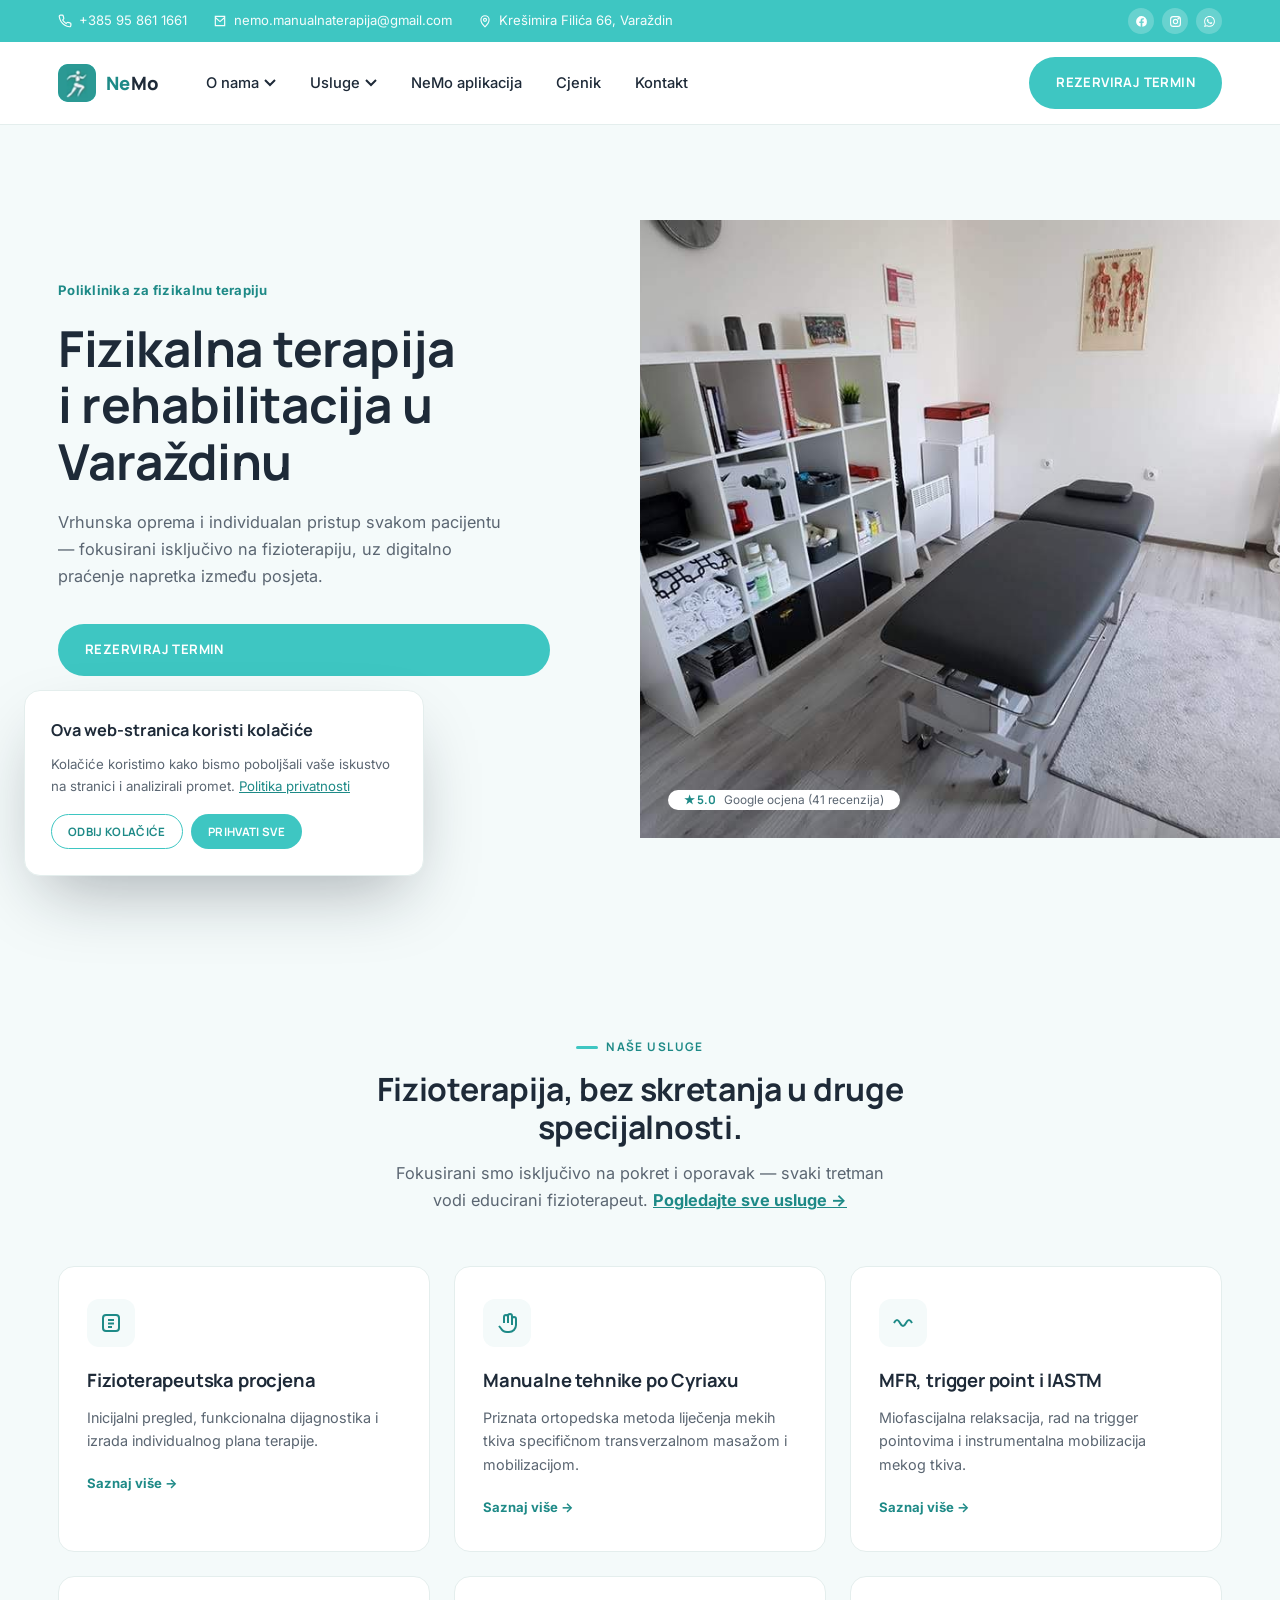
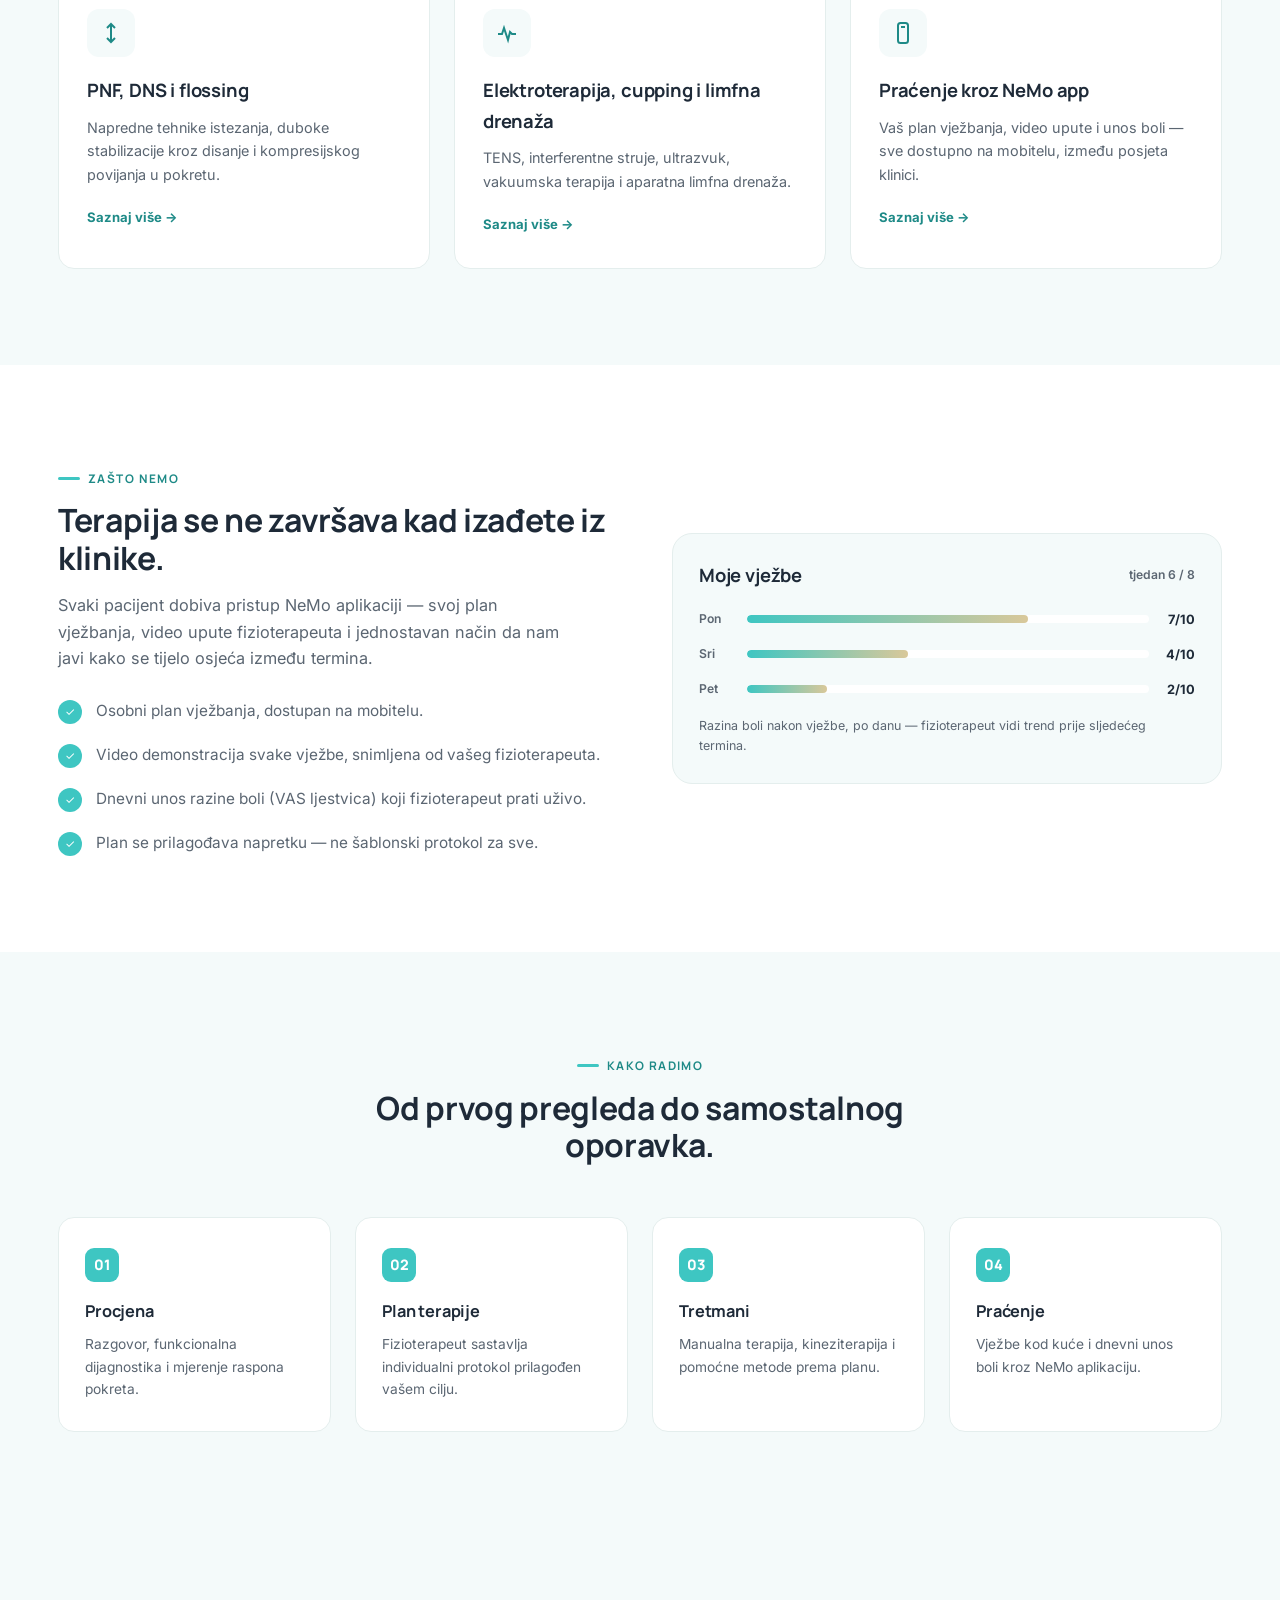
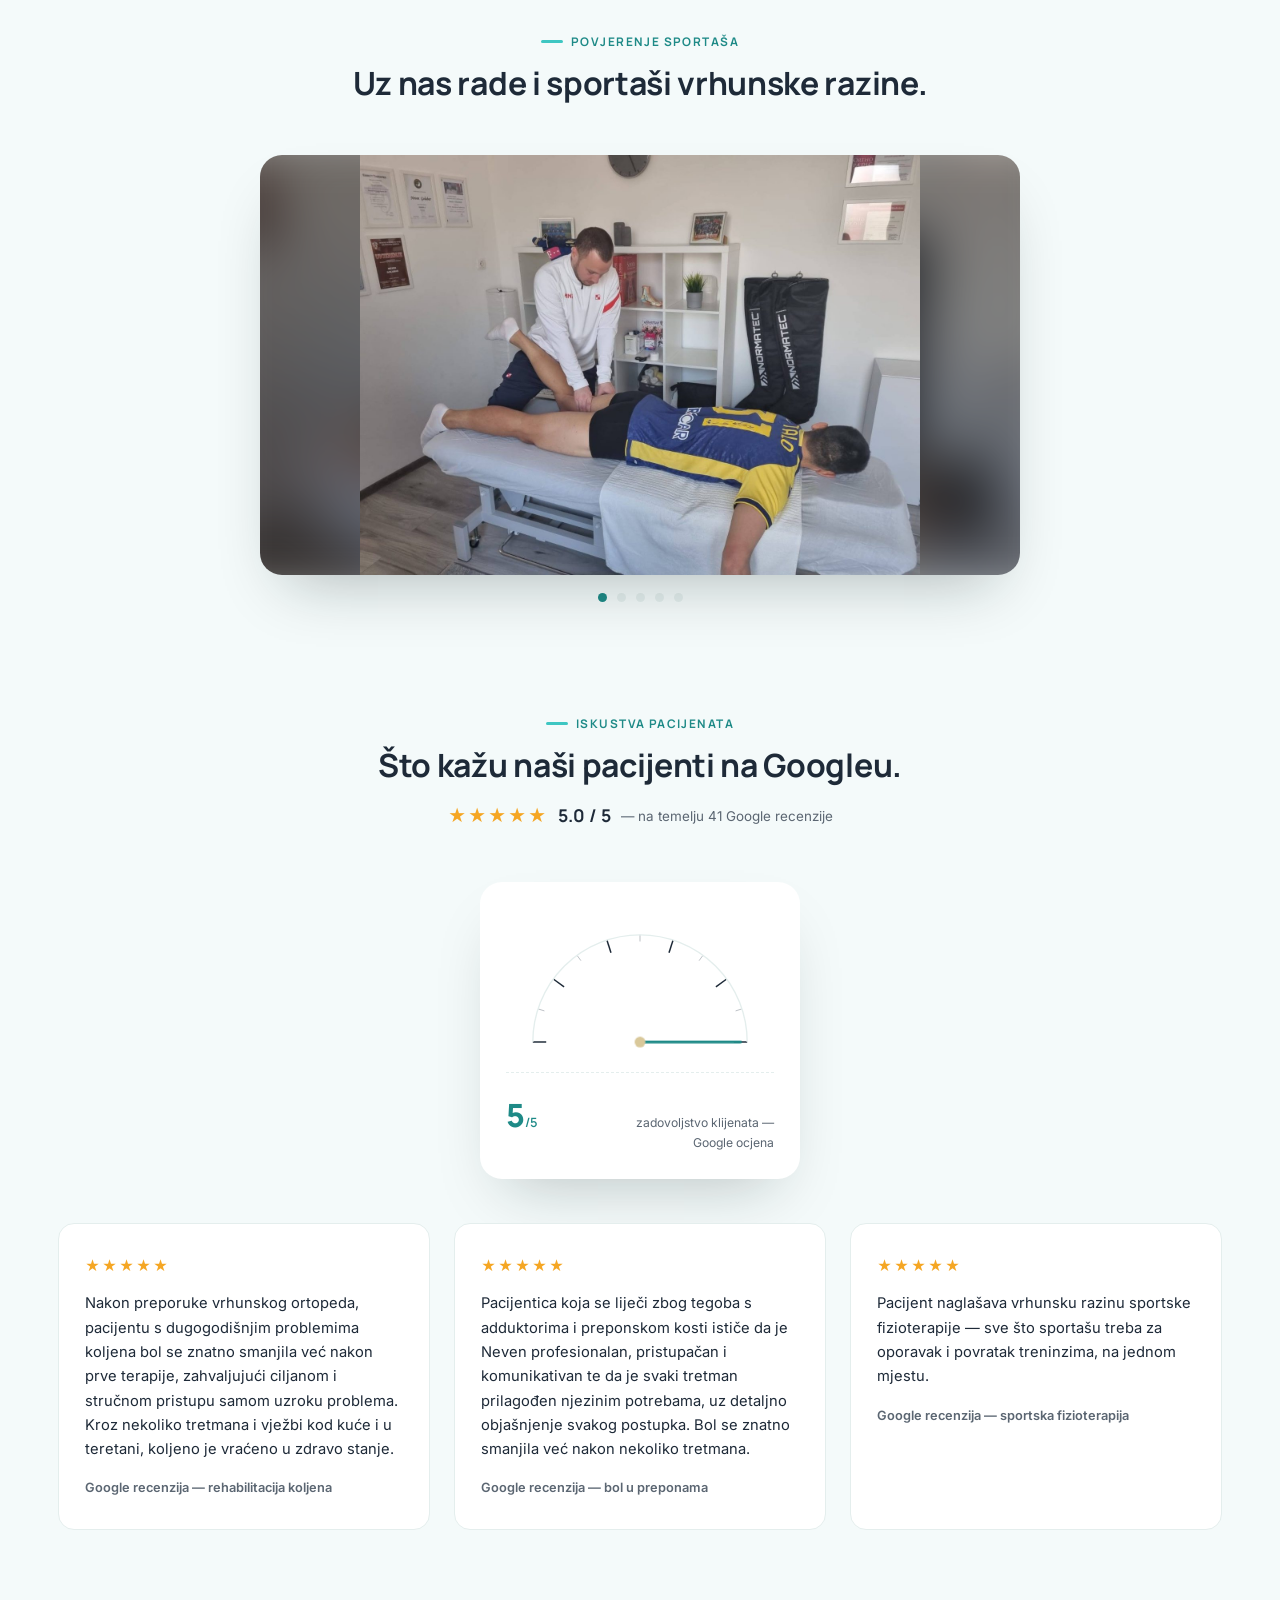
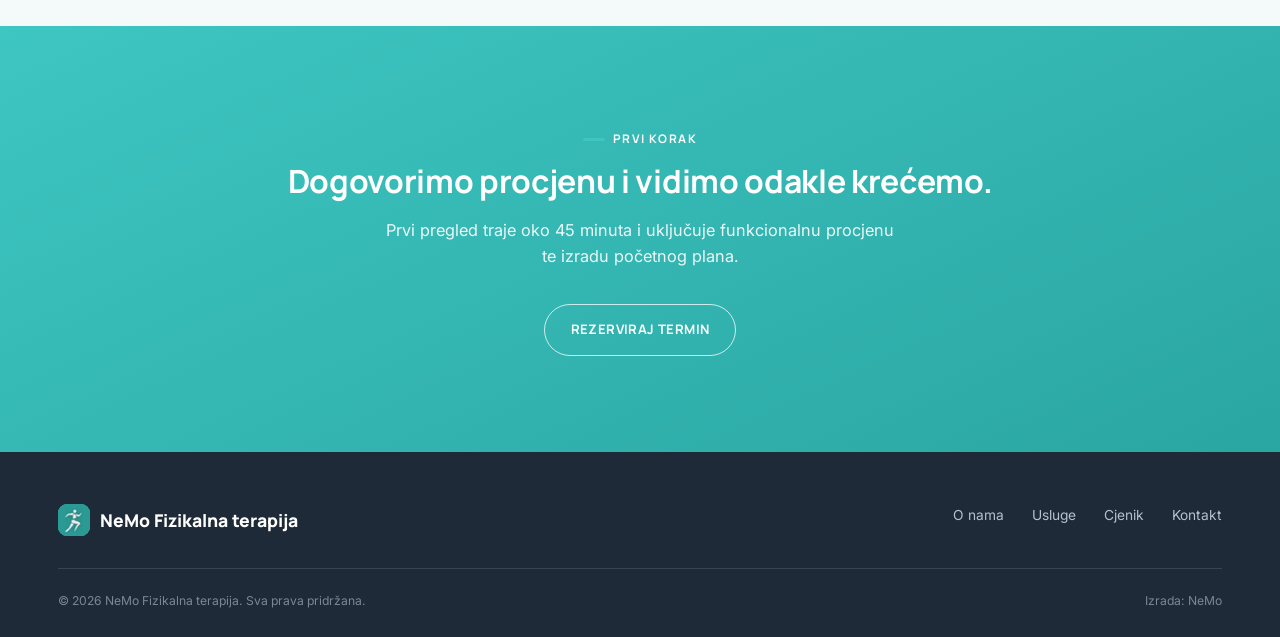
==== commit 825554da: "Add files via upload" ====
--- a/index.html
+++ b/index.html
@@ -126,22 +126,12 @@
 </header>
 
 <section class="hero">
-  <svg class="hero-pattern" viewBox="0 0 1200 700" preserveAspectRatio="xMidYMid slice" xmlns="http://www.w3.org/2000/svg">
-    <g stroke="#fff" stroke-width="1" fill="none">
-      <path d="M0 120 L140 40 L300 130 L470 30 L640 140 L820 50 L1000 150 L1200 60" />
-      <path d="M0 320 L160 240 L330 330 L500 230 L680 340 L860 250 L1040 350 L1200 260" />
-      <path d="M0 520 L150 440 L320 530 L490 430 L660 540 L840 450 L1020 550 L1200 460" />
-    </g>
-  </svg>
-  <div class="hero-blob b1"></div>
-  <div class="hero-blob b2"></div>
-  <div class="hero-blob b3"></div>
-
-  <div class="wrap hero-grid">
-    <div class="hero-text">
+  <div class="hero-split">
+    <div class="hero-content">
+      <span class="hero-eyebrow">Poliklinika za fizikalnu terapiju</span>
       <h1>Fizikalna terapija<br>i rehabilitacija u Varaždinu</h1>
-      <p class="lede">Vrhunska oprema i individualan pristup svakom pacijentu — poliklinika za fizikalnu terapiju u Varaždinu, fokusirana isključivo na fizioterapiju, uz digitalno praćenje napretka između posjeta.</p>
-      <a href="/kontakt" class="btn btn-outline-white">Rezerviraj termin</a>
+      <p class="lede">Vrhunska oprema i individualan pristup svakom pacijentu — fokusirani isključivo na fizioterapiju, uz digitalno praćenje napretka između posjeta.</p>
+      <a href="/kontakt" class="btn btn-solid btn-pill">Rezerviraj termin</a>
       <div class="hero-badges">
         <div class="hero-badge"><b>14+</b><span>godina iskustva</span></div>
         <div class="hero-badge"><b>2000+</b><span>provedenih tretmana</span></div>
@@ -149,9 +139,9 @@
       </div>
     </div>
 
-    <div class="hero-banner">
+    <div class="hero-photo">
       <img src="images/soba-tretmani.jpg" alt="Soba za tretmane u NeMo poliklinici" loading="eager">
-      <div class="hero-banner-note"><b>★ 5.0</b> Google ocjena (41 recenzija)</div>
+      <div class="hero-photo-note"><b>★ 5.0</b> Google ocjena (41 recenzija)</div>
     </div>
   </div>
 </section>
--- a/style.css
+++ b/style.css
@@ -93,25 +93,21 @@
   .nav-toggle span{display:block;width:22px;height:2px;background:#1E2A38 !important;margin:5px 0;forced-color-adjust:none;}
 
   /* ---------- HERO ---------- */
-  .hero{position:relative;overflow:hidden;background:linear-gradient(155deg,var(--teal) 0%,var(--teal-dark) 100%);padding:88px 0 100px;}
-  .hero-pattern{position:absolute;inset:0;opacity:.14;pointer-events:none;}
-  .hero-blob{position:absolute;border-radius:50%;filter:blur(2px);opacity:.5;pointer-events:none;}
-  .hero-blob.b1{width:220px;height:220px;background:var(--lavender);top:-60px;right:14%;}
-  .hero-blob.b2{width:140px;height:140px;background:var(--sand);bottom:-30px;right:4%;opacity:.4;}
-  .hero-blob.b3{width:90px;height:90px;background:#fff;top:60%;left:6%;opacity:.15;}
-  .hero-grid{position:relative;display:block;}
-  .hero h1{color:#fff;font-size:clamp(2.3rem,4.6vw,3.4rem);line-height:1.12;margin-bottom:20px;}
-  .hero .lede{color:rgba(255,255,255,.9);margin-bottom:34px;}
-  .hero-badges{display:flex;gap:22px;margin-top:38px;flex-wrap:wrap;}
-  .hero-badge{color:#fff;}
-  .hero-badge b{display:block;font-family:var(--heading);font-size:1.35rem;}
-  .hero-badge span{font-size:.76rem;color:rgba(255,255,255,.8);}
-
-  .hero-text{max-width:640px;}
-  .hero-banner{position:relative;margin-top:52px;border-radius:22px;overflow:hidden;box-shadow:0 40px 80px -30px rgba(10,30,30,.45);line-height:0;}
-  .hero-banner img{width:100%;height:320px;object-fit:cover;display:block;}
-  .hero-banner-note{position:absolute;bottom:18px;left:18px;background:#fff;border-radius:12px;padding:10px 16px;box-shadow:0 14px 30px -10px rgba(10,30,30,.3);font-size:.74rem;color:var(--ink-soft);display:flex;align-items:center;gap:8px;}
-  .hero-banner-note b{color:var(--teal-deep);font-family:var(--heading);}
+  .hero{position:relative;overflow:hidden;background:var(--bg);}
+  .hero-split{display:grid;grid-template-columns:1fr 1fr;align-items:stretch;min-height:600px;}
+  .hero-content{display:flex;flex-direction:column;justify-content:center;padding:60px max(28px,calc((100vw - 1220px)/2 + 60px)) 60px max(28px,calc((100vw - 1220px)/2 + 28px));}
+  .hero-eyebrow{display:block;font-size:.82rem;font-weight:700;color:var(--teal-deep);letter-spacing:.02em;margin-bottom:18px;}
+  .hero h1{color:var(--ink);font-size:clamp(2.3rem,4vw,3.1rem);line-height:1.14;margin-bottom:20px;}
+  .hero .lede{color:var(--ink-soft);margin-bottom:34px;max-width:46ch;}
+  .btn-pill{border-radius:999px;}
+  .hero-badges{display:flex;gap:22px;margin-top:40px;flex-wrap:wrap;}
+  .hero-badge b{display:block;font-family:var(--heading);font-size:1.35rem;color:var(--ink);}
+  .hero-badge span{font-size:.76rem;color:var(--ink-soft);}
+
+  .hero-photo{position:relative;line-height:0;}
+  .hero-photo img{width:100%;height:100%;object-fit:cover;display:block;min-height:420px;}
+  .hero-photo-note{position:absolute;bottom:28px;left:28px;background:#fff;border-radius:12px;padding:10px 16px;box-shadow:0 14px 30px -10px rgba(10,30,30,.3);font-size:.74rem;color:var(--ink-soft);display:flex;align-items:center;gap:8px;}
+  .hero-photo-note b{color:var(--teal-deep);font-family:var(--heading);}
   .goniometer{width:100%;height:auto;}
   .tick-major{stroke:var(--ink);stroke-width:2.2;}
   .tick-minor{stroke:var(--ink-soft);stroke-width:1.2;opacity:.5;}
@@ -260,8 +256,9 @@
     .topbar-address{display:none;}
     .nav-links{display:none;}
     .nav-toggle{display:block;}
-    .hero-banner img{height:220px;}
-    .hero-banner{margin-top:36px;}
+    .hero-split{grid-template-columns:1fr;min-height:0;}
+    .hero-content{padding:44px 20px 36px;}
+    .hero-photo img{min-height:260px;}
     .service-grid{grid-template-columns:repeat(2,1fr);}
     .why-grid{grid-template-columns:1fr;}
     .process-grid{grid-template-columns:repeat(2,1fr);row-gap:20px;}
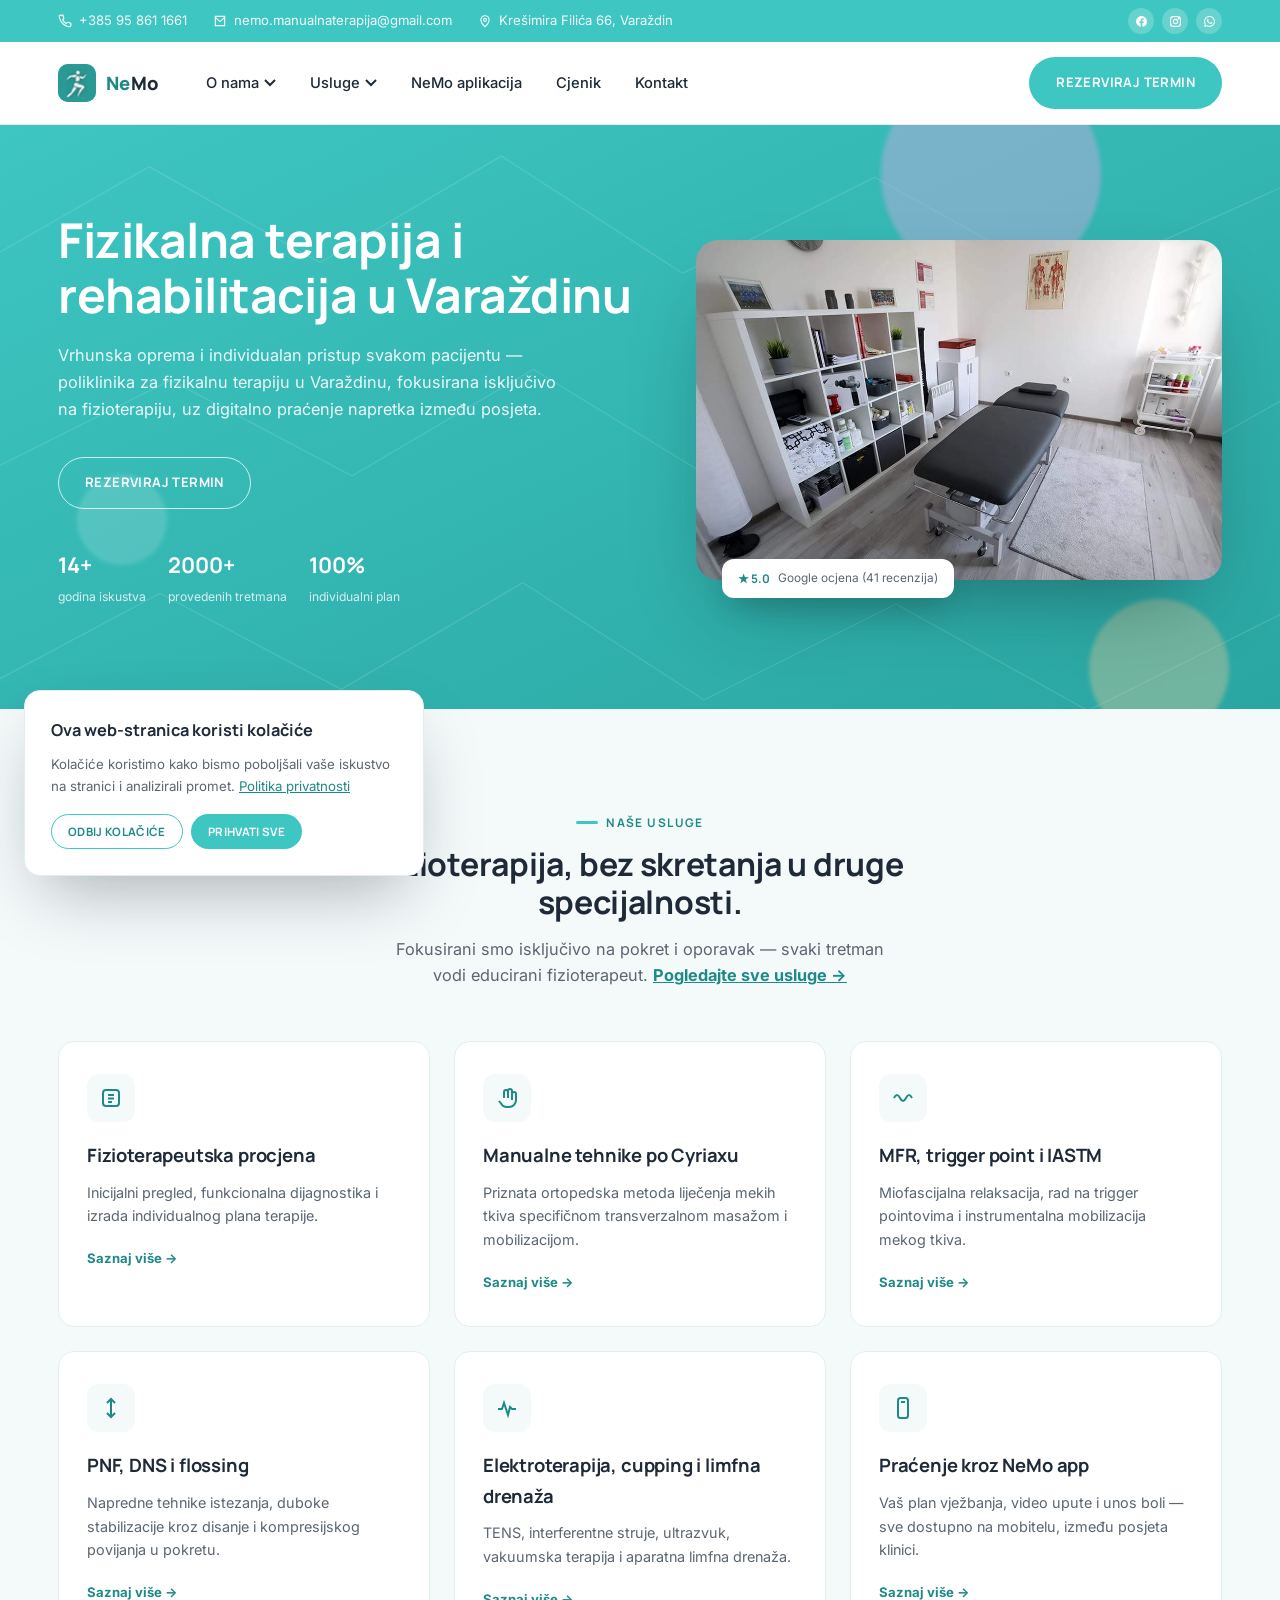
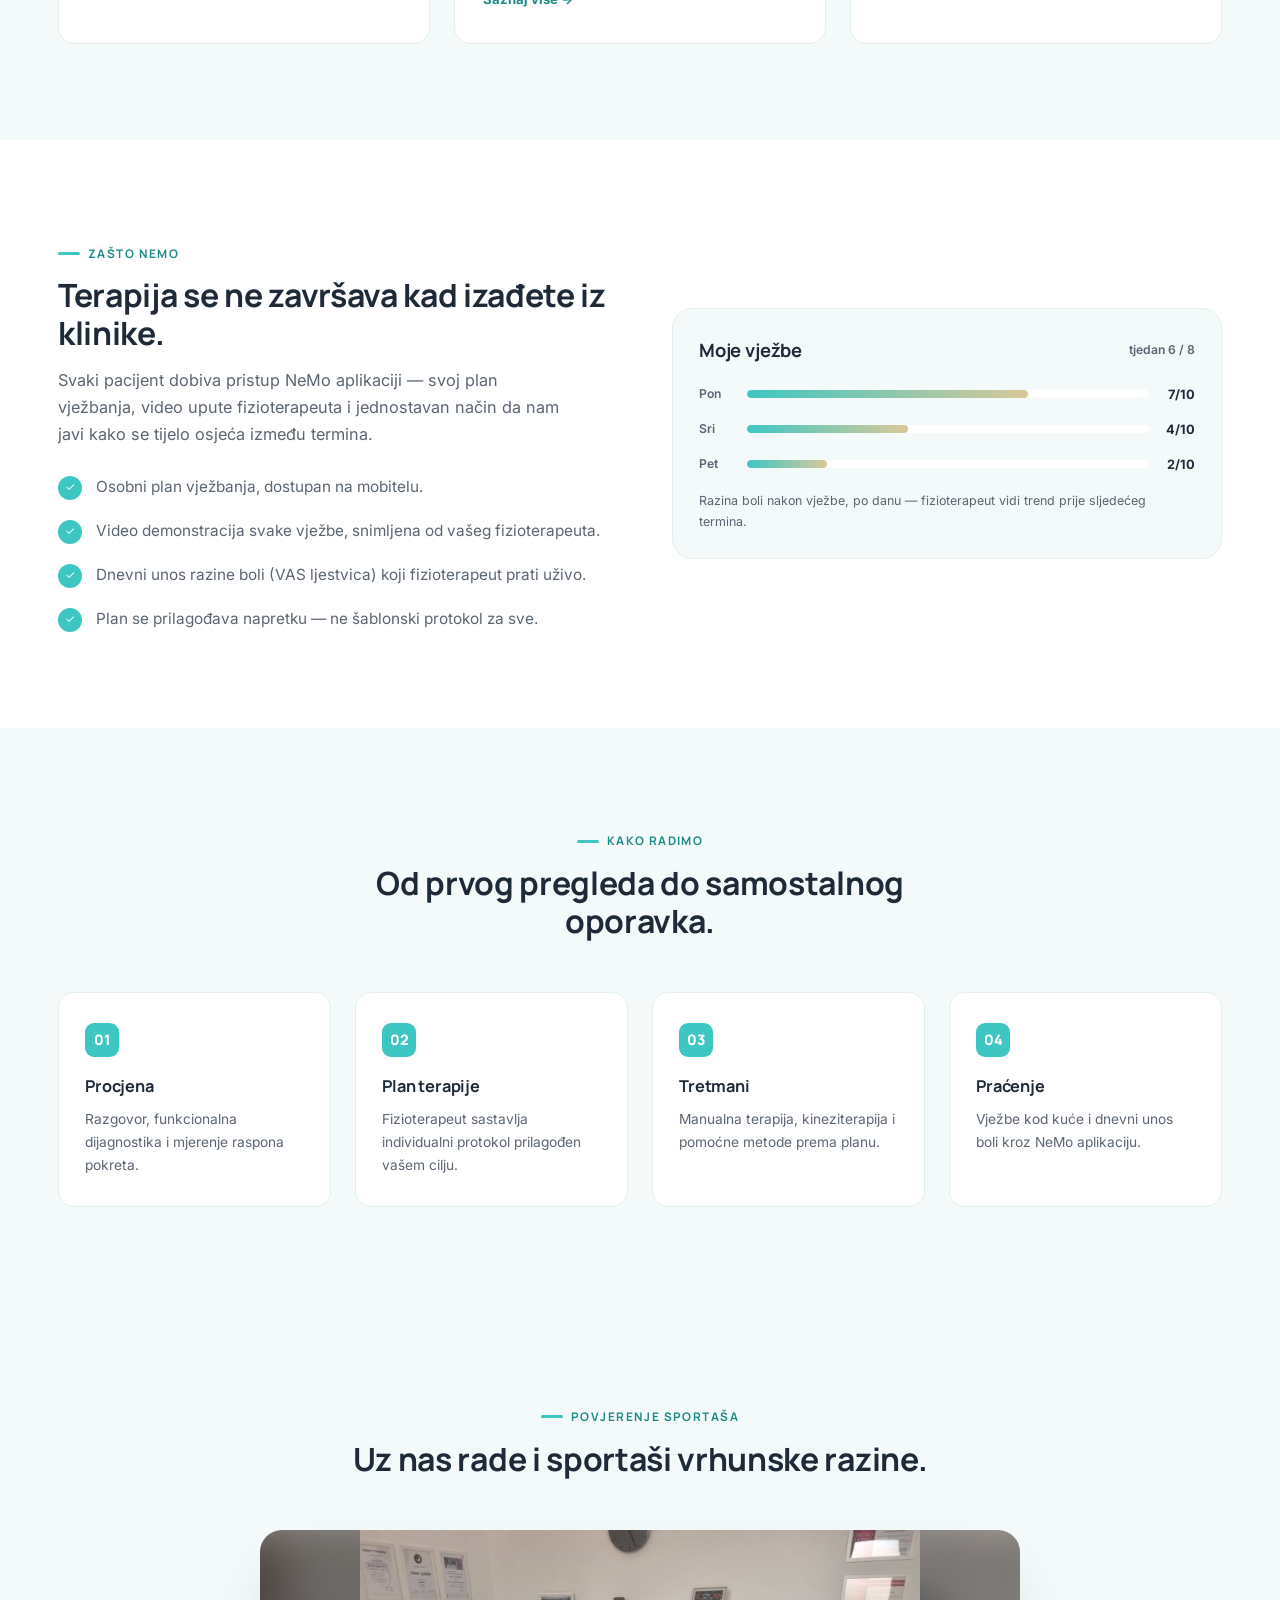
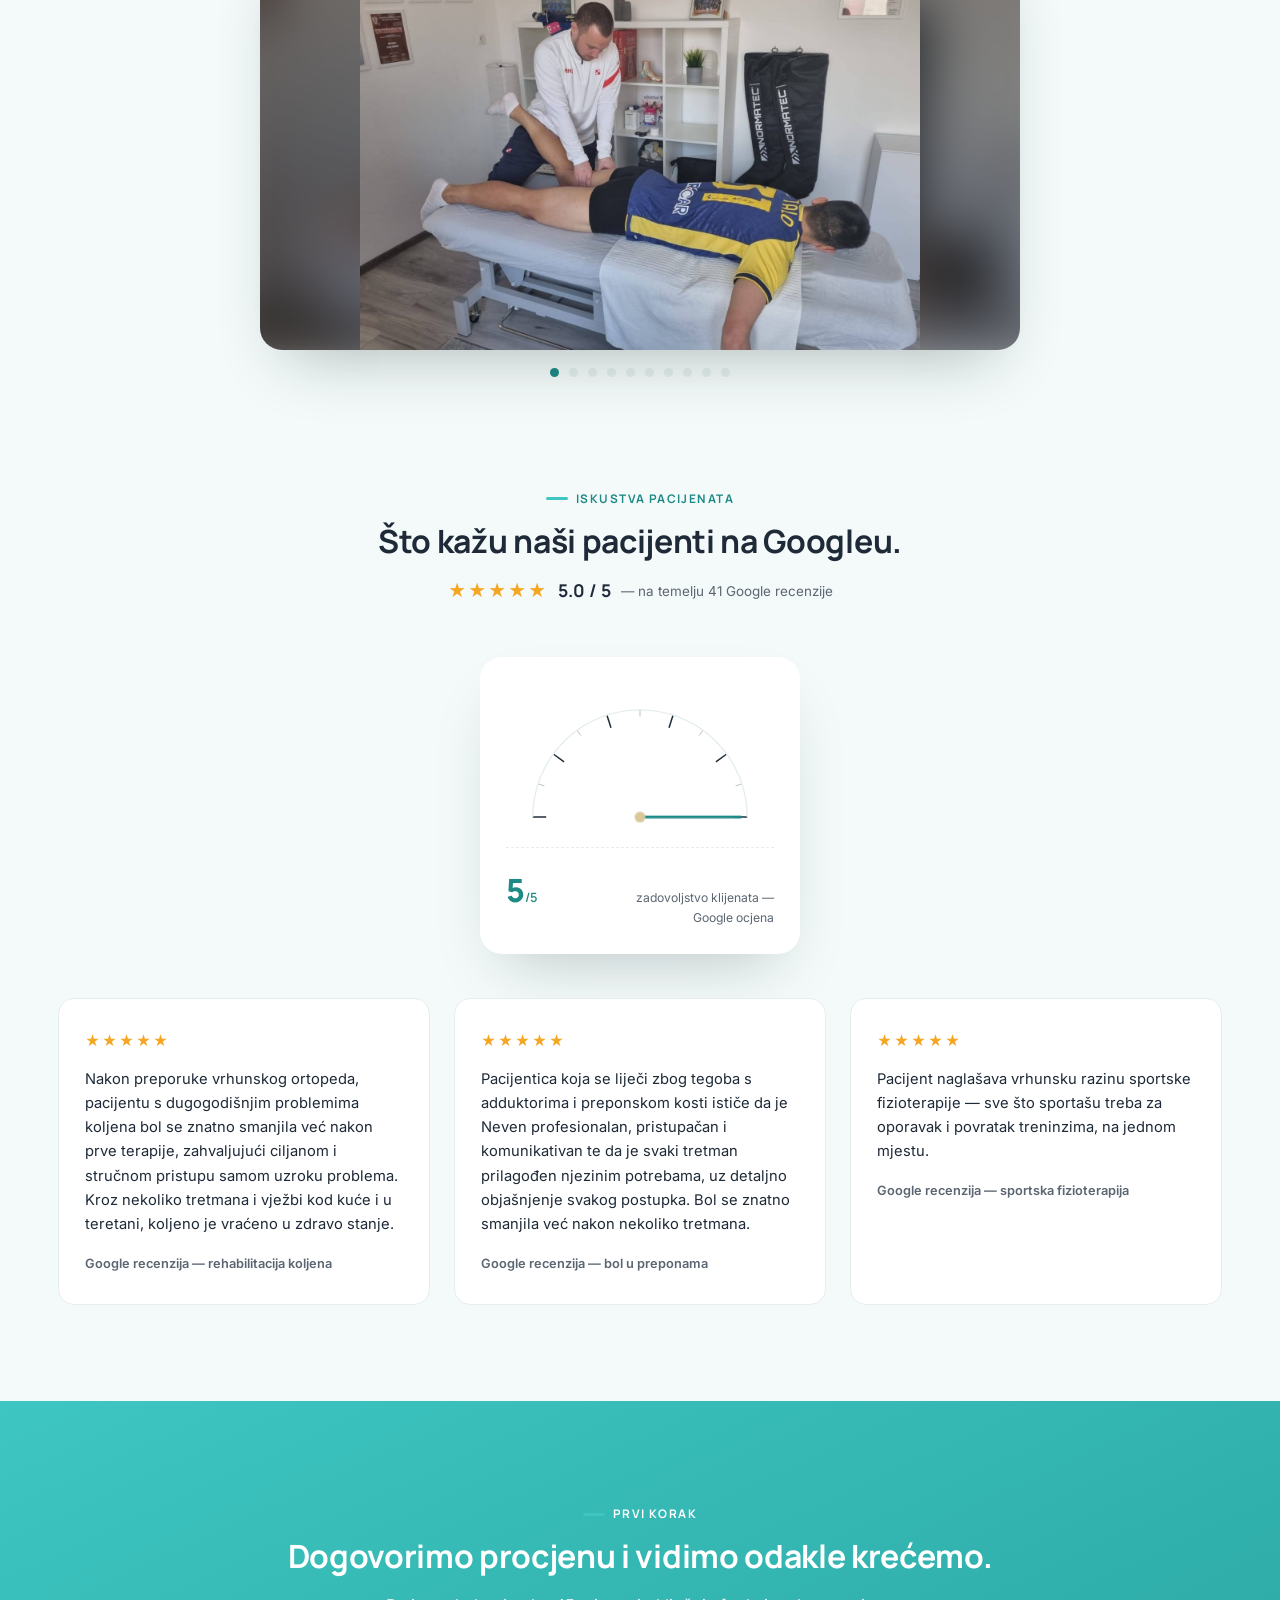
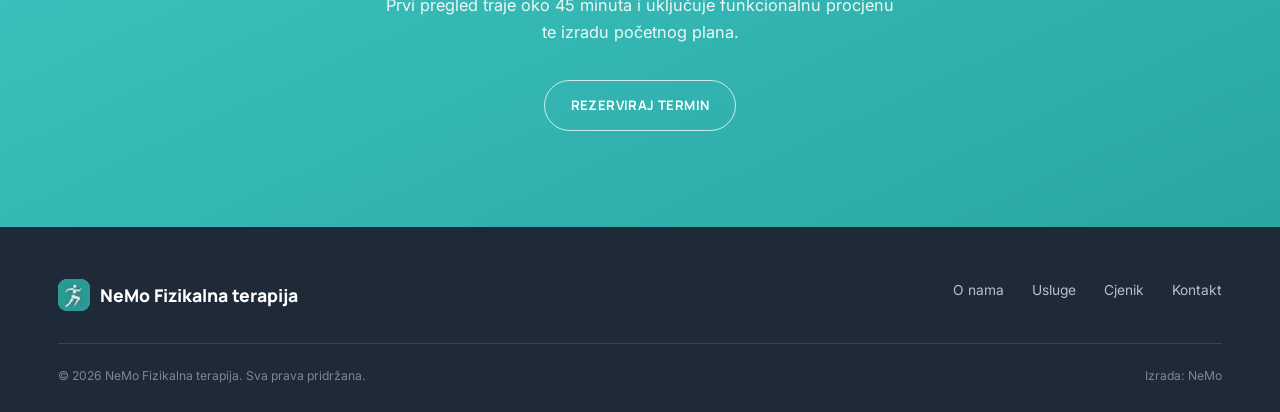
==== commit 72775ded: "Add files via upload" ====
--- a/index.html
+++ b/index.html
@@ -126,12 +126,22 @@
 </header>
 
 <section class="hero">
-  <div class="hero-split">
-    <div class="hero-content">
-      <span class="hero-eyebrow">Poliklinika za fizikalnu terapiju</span>
-      <h1>Fizikalna terapija<br>i rehabilitacija u Varaždinu</h1>
-      <p class="lede">Vrhunska oprema i individualan pristup svakom pacijentu — fokusirani isključivo na fizioterapiju, uz digitalno praćenje napretka između posjeta.</p>
-      <a href="/kontakt" class="btn btn-solid btn-pill">Rezerviraj termin</a>
+  <svg class="hero-pattern" viewBox="0 0 1200 700" preserveAspectRatio="xMidYMid slice" xmlns="http://www.w3.org/2000/svg">
+    <g stroke="#fff" stroke-width="1" fill="none">
+      <path d="M0 120 L140 40 L300 130 L470 30 L640 140 L820 50 L1000 150 L1200 60" />
+      <path d="M0 320 L160 240 L330 330 L500 230 L680 340 L860 250 L1040 350 L1200 260" />
+      <path d="M0 520 L150 440 L320 530 L490 430 L660 540 L840 450 L1020 550 L1200 460" />
+    </g>
+  </svg>
+  <div class="hero-blob b1"></div>
+  <div class="hero-blob b2"></div>
+  <div class="hero-blob b3"></div>
+
+  <div class="wrap hero-grid">
+    <div class="hero-text">
+      <h1>Fizikalna terapija i rehabilitacija u Varaždinu</h1>
+      <p class="lede">Vrhunska oprema i individualan pristup svakom pacijentu — poliklinika za fizikalnu terapiju u Varaždinu, fokusirana isključivo na fizioterapiju, uz digitalno praćenje napretka između posjeta.</p>
+      <a href="/kontakt" class="btn btn-outline-white">Rezerviraj termin</a>
       <div class="hero-badges">
         <div class="hero-badge"><b>14+</b><span>godina iskustva</span></div>
         <div class="hero-badge"><b>2000+</b><span>provedenih tretmana</span></div>
@@ -139,8 +149,10 @@
       </div>
     </div>
 
-    <div class="hero-photo">
-      <img src="images/soba-tretmani.jpg" alt="Soba za tretmane u NeMo poliklinici" loading="eager">
+    <div class="hero-media">
+      <div class="hero-photo-card">
+        <img src="images/soba-tretmani.jpg" alt="Soba za tretmane u NeMo poliklinici" loading="eager">
+      </div>
       <div class="hero-photo-note"><b>★ 5.0</b> Google ocjena (41 recenzija)</div>
     </div>
   </div>
@@ -260,6 +272,26 @@
           <div class="slide-bg" style="background-image:url('images/klijenti-reprezentativci.jpg');"></div>
           <img class="slide-fg" src="images/klijenti-reprezentativci.jpg" alt="Nogometni reprezentativci u posjeti NeMo poliklinici" loading="lazy">
         </div>
+        <div class="slider-slide">
+          <div class="slide-bg" style="background-image:url('images/tretman-igrac-3.jpg');"></div>
+          <img class="slide-fg" src="images/tretman-igrac-3.jpg" alt="Fizioterapeutska vježba sa sportašem u NeMo poliklinici" loading="lazy">
+        </div>
+        <div class="slider-slide">
+          <div class="slide-bg" style="background-image:url('images/oporavak-normatec.jpg');"></div>
+          <img class="slide-fg" src="images/oporavak-normatec.jpg" alt="Sportaš na aparatnoj limfnoj drenaži u NeMo poliklinici" loading="lazy">
+        </div>
+        <div class="slider-slide">
+          <div class="slide-bg" style="background-image:url('images/klijent-katanec.jpg');"></div>
+          <img class="slide-fg" src="images/klijent-katanec.jpg" alt="Nogometaš u posjeti NeMo poliklinici" loading="lazy">
+        </div>
+        <div class="slider-slide">
+          <div class="slide-bg" style="background-image:url('images/klijenti-visina.jpg');"></div>
+          <img class="slide-fg" src="images/klijenti-visina.jpg" alt="Nogometaš u posjeti NeMo poliklinici" loading="lazy">
+        </div>
+        <div class="slider-slide">
+          <div class="slide-bg" style="background-image:url('images/klijent-djurasek.jpg');"></div>
+          <img class="slide-fg" src="images/klijent-djurasek.jpg" alt="Nogometaš u posjeti NeMo poliklinici" loading="lazy">
+        </div>
       </div>
       <div class="slider-dots">
         <button class="slider-dot is-active" data-slide="0" aria-label="Slika 1"></button>
@@ -267,6 +299,11 @@
         <button class="slider-dot" data-slide="2" aria-label="Slika 3"></button>
         <button class="slider-dot" data-slide="3" aria-label="Slika 4"></button>
         <button class="slider-dot" data-slide="4" aria-label="Slika 5"></button>
+        <button class="slider-dot" data-slide="5" aria-label="Slika 6"></button>
+        <button class="slider-dot" data-slide="6" aria-label="Slika 7"></button>
+        <button class="slider-dot" data-slide="7" aria-label="Slika 8"></button>
+        <button class="slider-dot" data-slide="8" aria-label="Slika 9"></button>
+        <button class="slider-dot" data-slide="9" aria-label="Slika 10"></button>
       </div>
     </div>
   </div>
--- a/style.css
+++ b/style.css
@@ -93,20 +93,24 @@
   .nav-toggle span{display:block;width:22px;height:2px;background:#1E2A38 !important;margin:5px 0;forced-color-adjust:none;}
 
   /* ---------- HERO ---------- */
-  .hero{position:relative;overflow:hidden;background:var(--bg);}
-  .hero-split{display:grid;grid-template-columns:1fr 1fr;align-items:stretch;min-height:600px;}
-  .hero-content{display:flex;flex-direction:column;justify-content:center;padding:60px max(28px,calc((100vw - 1220px)/2 + 60px)) 60px max(28px,calc((100vw - 1220px)/2 + 28px));}
-  .hero-eyebrow{display:block;font-size:.82rem;font-weight:700;color:var(--teal-deep);letter-spacing:.02em;margin-bottom:18px;}
-  .hero h1{color:var(--ink);font-size:clamp(2.3rem,4vw,3.1rem);line-height:1.14;margin-bottom:20px;}
-  .hero .lede{color:var(--ink-soft);margin-bottom:34px;max-width:46ch;}
-  .btn-pill{border-radius:999px;}
-  .hero-badges{display:flex;gap:22px;margin-top:40px;flex-wrap:wrap;}
-  .hero-badge b{display:block;font-family:var(--heading);font-size:1.35rem;color:var(--ink);}
-  .hero-badge span{font-size:.76rem;color:var(--ink-soft);}
-
-  .hero-photo{position:relative;line-height:0;}
-  .hero-photo img{width:100%;height:100%;object-fit:cover;display:block;min-height:420px;}
-  .hero-photo-note{position:absolute;bottom:28px;left:28px;background:#fff;border-radius:12px;padding:10px 16px;box-shadow:0 14px 30px -10px rgba(10,30,30,.3);font-size:.74rem;color:var(--ink-soft);display:flex;align-items:center;gap:8px;}
+  .hero{position:relative;overflow:hidden;background:linear-gradient(155deg,var(--teal) 0%,var(--teal-dark) 100%);padding:88px 0 100px;}
+  .hero-pattern{position:absolute;inset:0;opacity:.14;pointer-events:none;}
+  .hero-blob{position:absolute;border-radius:50%;filter:blur(2px);opacity:.5;pointer-events:none;}
+  .hero-blob.b1{width:220px;height:220px;background:var(--lavender);top:-60px;right:14%;}
+  .hero-blob.b2{width:140px;height:140px;background:var(--sand);bottom:-30px;right:4%;opacity:.4;}
+  .hero-blob.b3{width:90px;height:90px;background:#fff;top:60%;left:6%;opacity:.15;}
+  .hero-grid{position:relative;display:grid;grid-template-columns:1.05fr .95fr;gap:56px;align-items:center;}
+  .hero h1{color:#fff;font-size:clamp(2.1rem,4vw,3rem);line-height:1.15;margin-bottom:20px;}
+  .hero .lede{color:rgba(255,255,255,.9);margin-bottom:34px;}
+  .hero-badges{display:flex;gap:22px;margin-top:38px;flex-wrap:wrap;}
+  .hero-badge{color:#fff;}
+  .hero-badge b{display:block;font-family:var(--heading);font-size:1.35rem;}
+  .hero-badge span{font-size:.76rem;color:rgba(255,255,255,.8);}
+
+  .hero-media{position:relative;}
+  .hero-photo-card{border-radius:22px;overflow:hidden;box-shadow:0 40px 80px -30px rgba(10,30,30,.45);line-height:0;}
+  .hero-photo-card img{width:100%;height:340px;object-fit:cover;display:block;}
+  .hero-photo-note{position:absolute;bottom:-18px;left:26px;background:#fff;border-radius:12px;padding:10px 16px;box-shadow:0 14px 30px -10px rgba(10,30,30,.3);font-size:.74rem;color:var(--ink-soft);display:flex;align-items:center;gap:8px;}
   .hero-photo-note b{color:var(--teal-deep);font-family:var(--heading);}
   .goniometer{width:100%;height:auto;}
   .tick-major{stroke:var(--ink);stroke-width:2.2;}
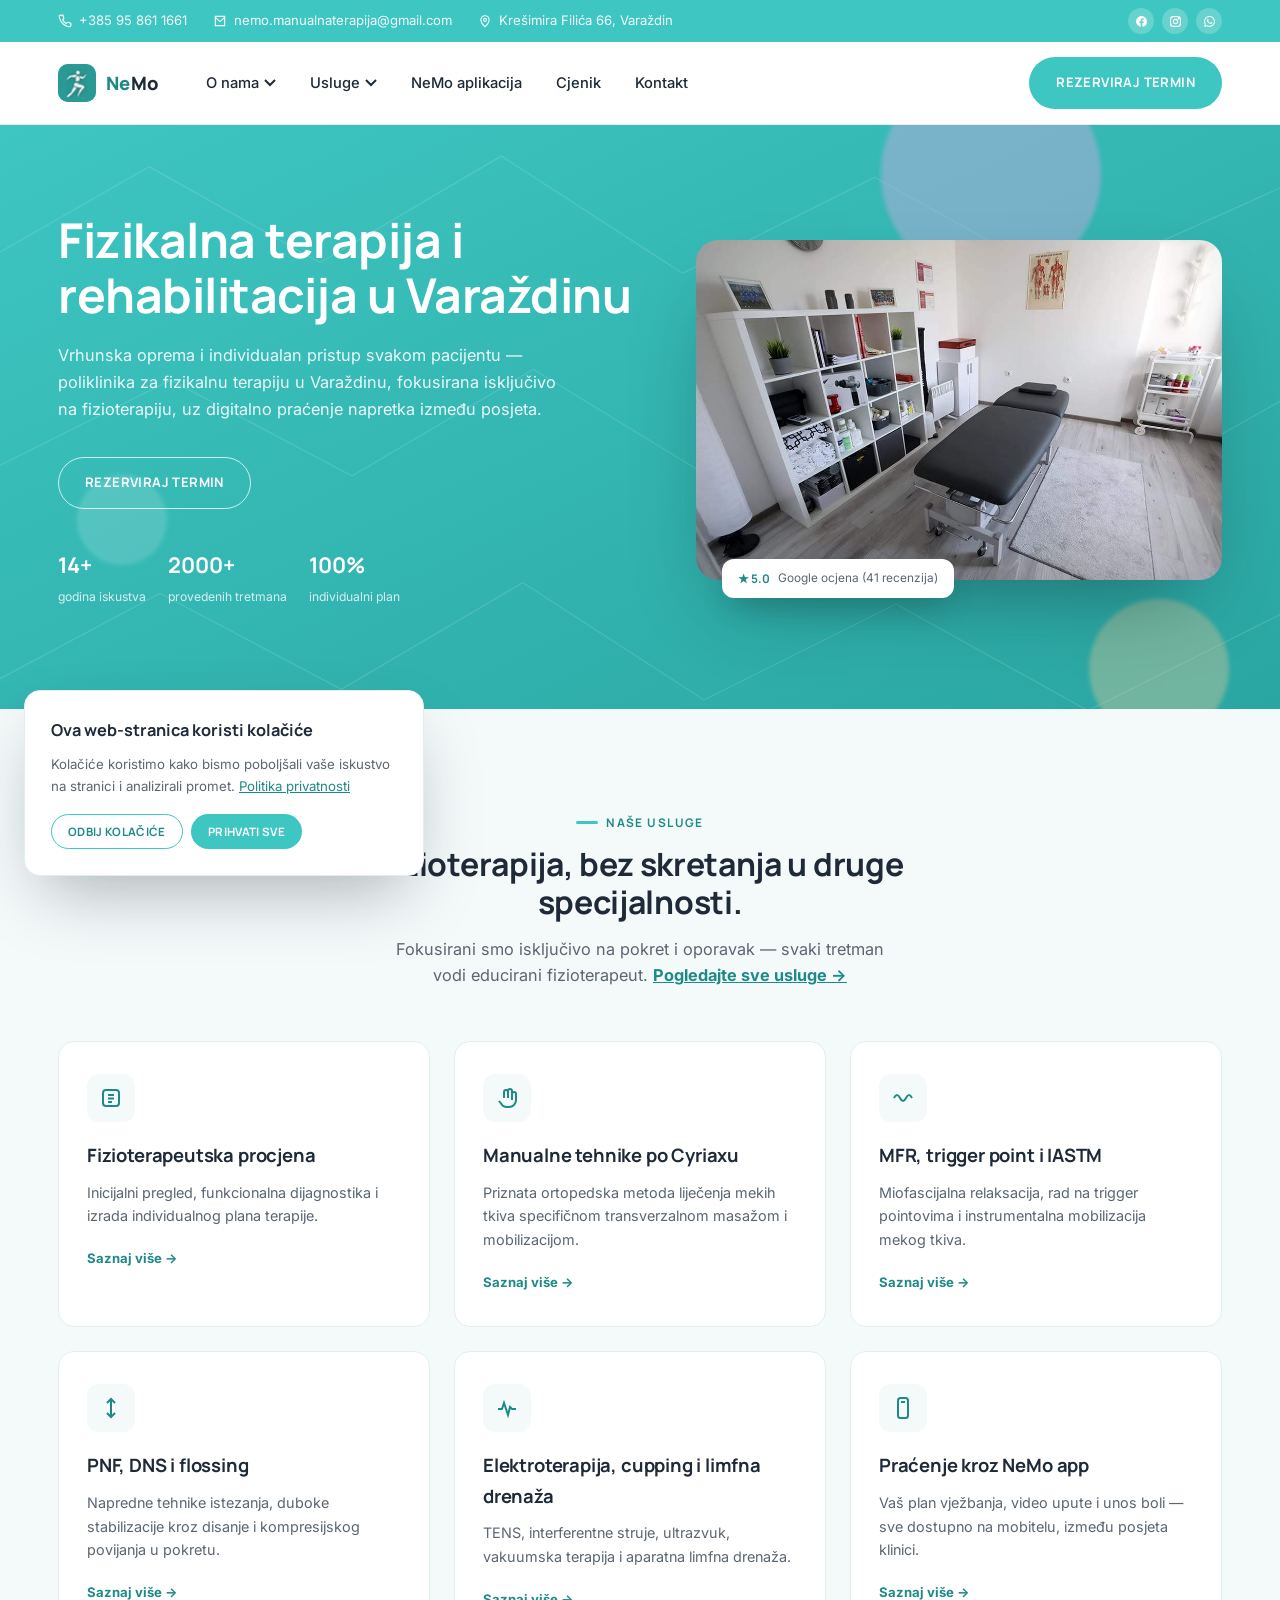
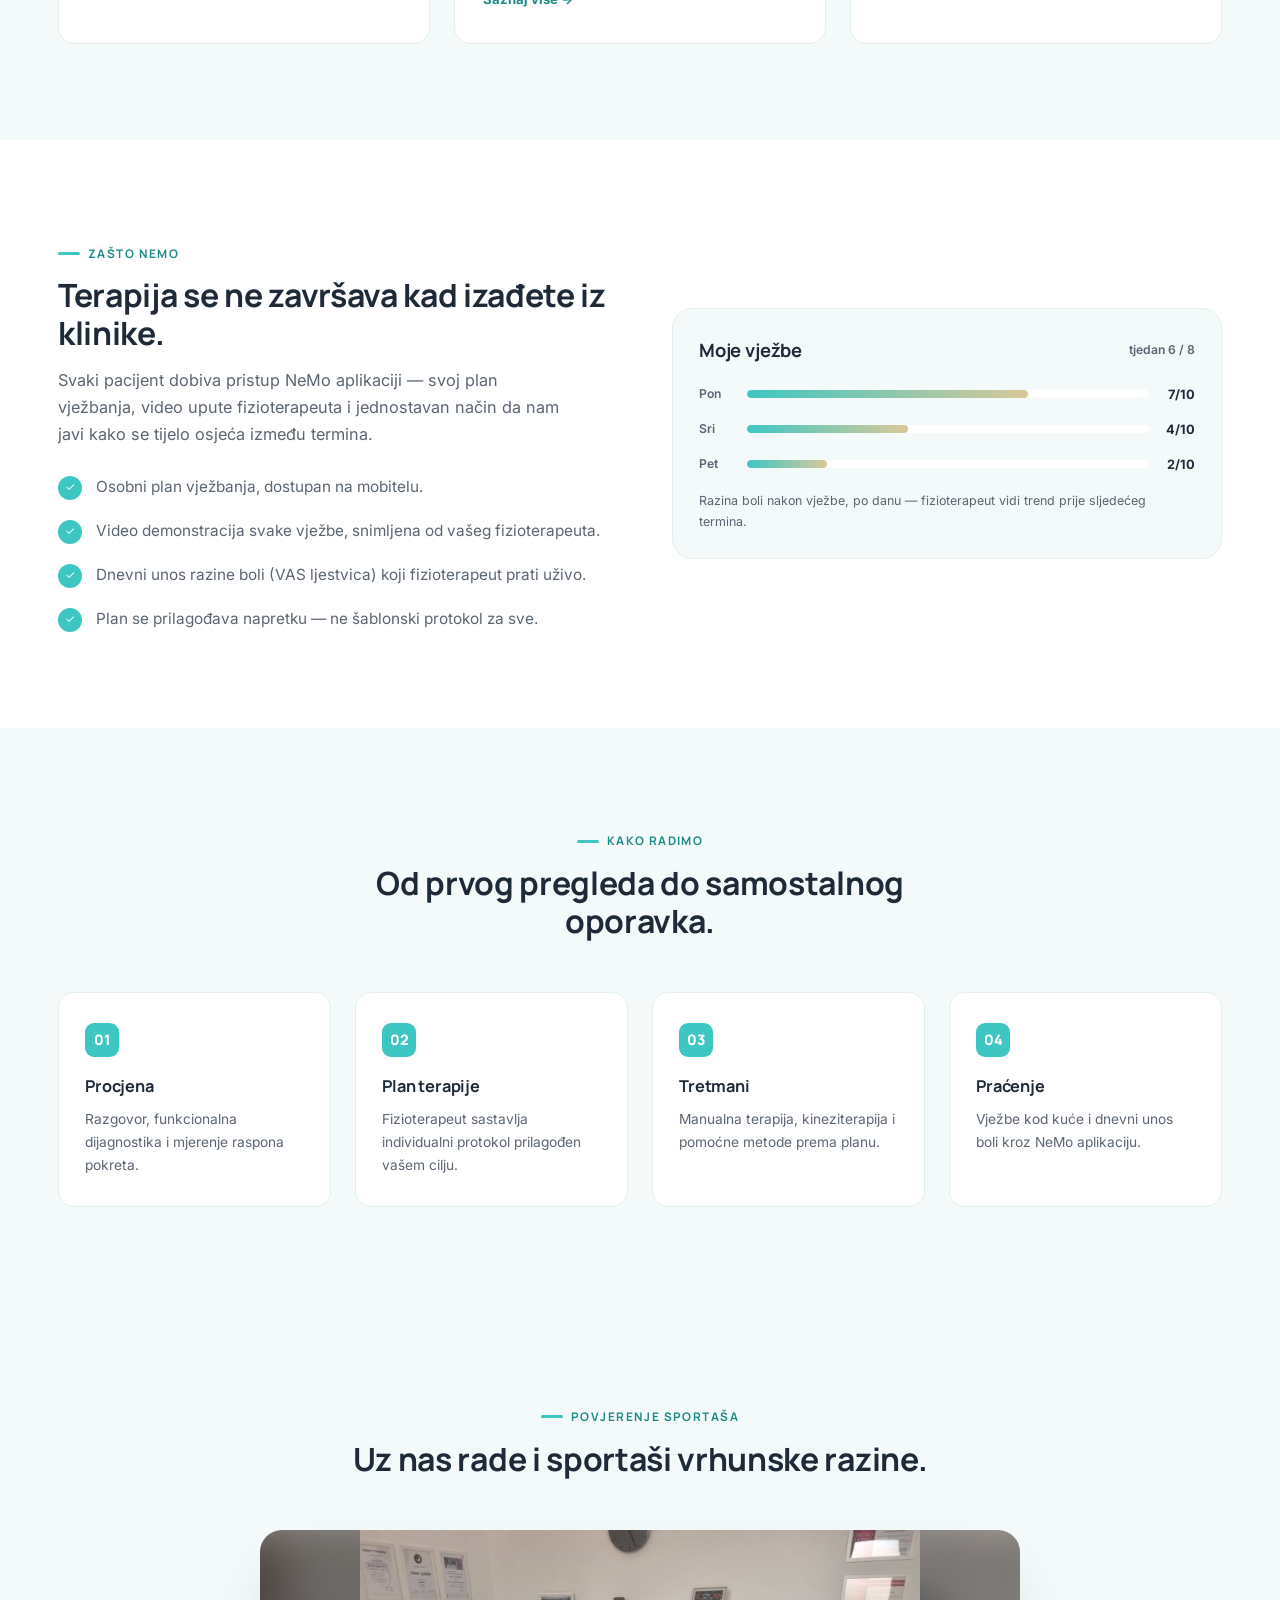
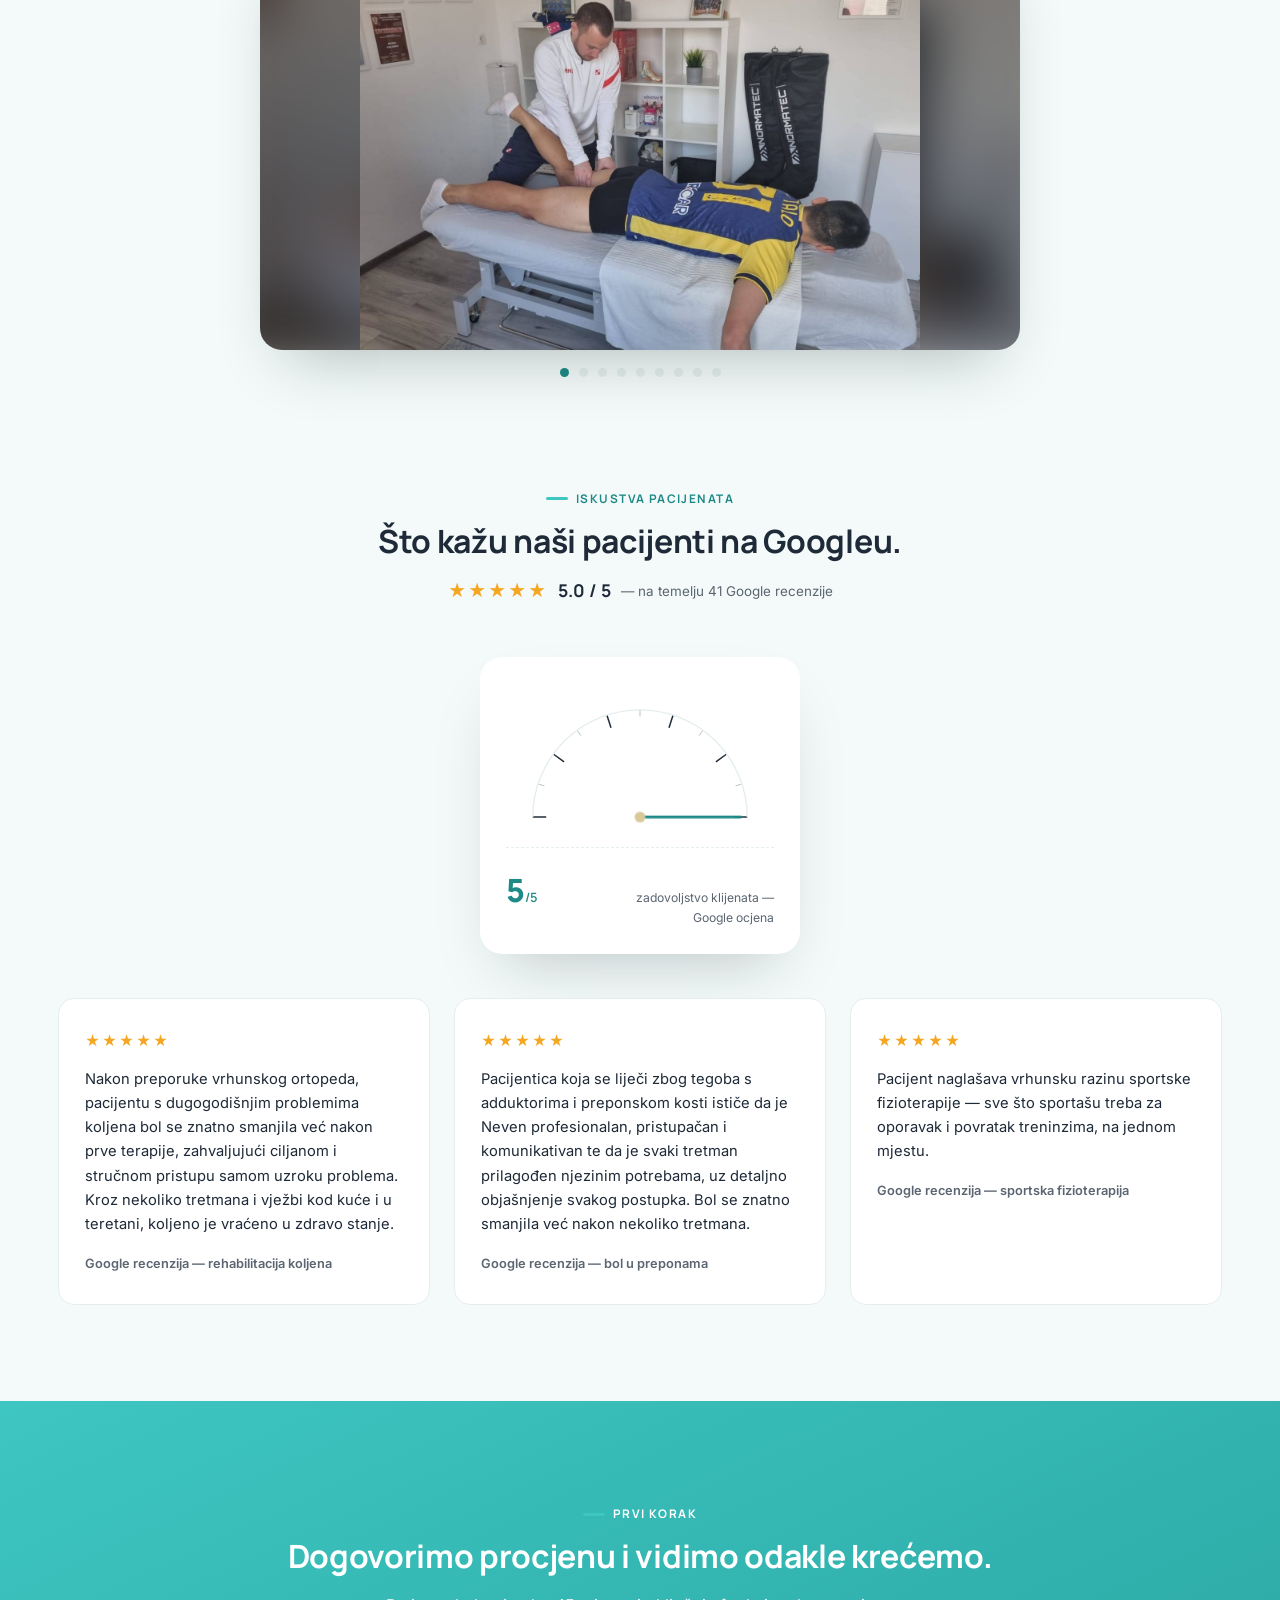
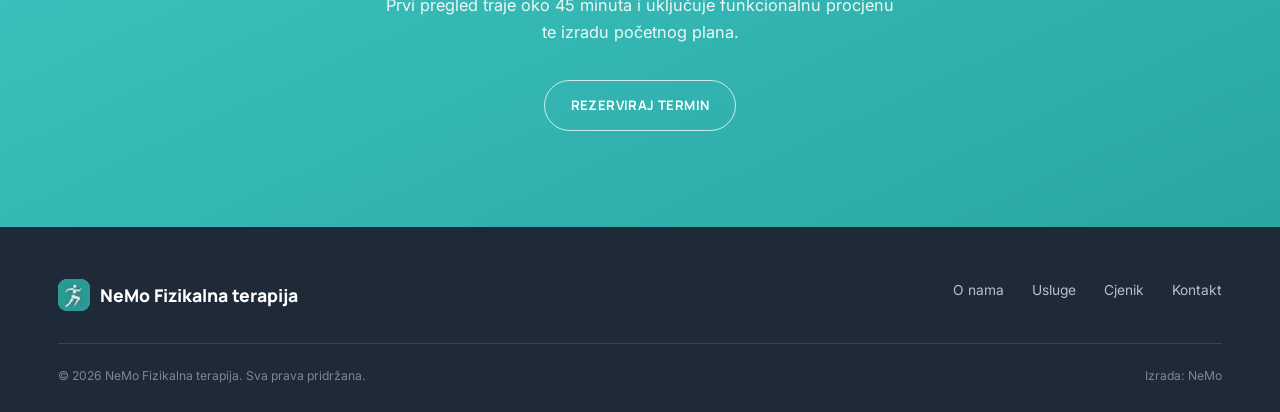
==== commit d25d48b2: "Add files via upload" ====
--- a/index.html
+++ b/index.html
@@ -277,10 +277,6 @@
           <img class="slide-fg" src="images/tretman-igrac-3.jpg" alt="Fizioterapeutska vježba sa sportašem u NeMo poliklinici" loading="lazy">
         </div>
         <div class="slider-slide">
-          <div class="slide-bg" style="background-image:url('images/oporavak-normatec.jpg');"></div>
-          <img class="slide-fg" src="images/oporavak-normatec.jpg" alt="Sportaš na aparatnoj limfnoj drenaži u NeMo poliklinici" loading="lazy">
-        </div>
-        <div class="slider-slide">
           <div class="slide-bg" style="background-image:url('images/klijent-katanec.jpg');"></div>
           <img class="slide-fg" src="images/klijent-katanec.jpg" alt="Nogometaš u posjeti NeMo poliklinici" loading="lazy">
         </div>
@@ -303,7 +299,6 @@
         <button class="slider-dot" data-slide="6" aria-label="Slika 7"></button>
         <button class="slider-dot" data-slide="7" aria-label="Slika 8"></button>
         <button class="slider-dot" data-slide="8" aria-label="Slika 9"></button>
-        <button class="slider-dot" data-slide="9" aria-label="Slika 10"></button>
       </div>
     </div>
   </div>
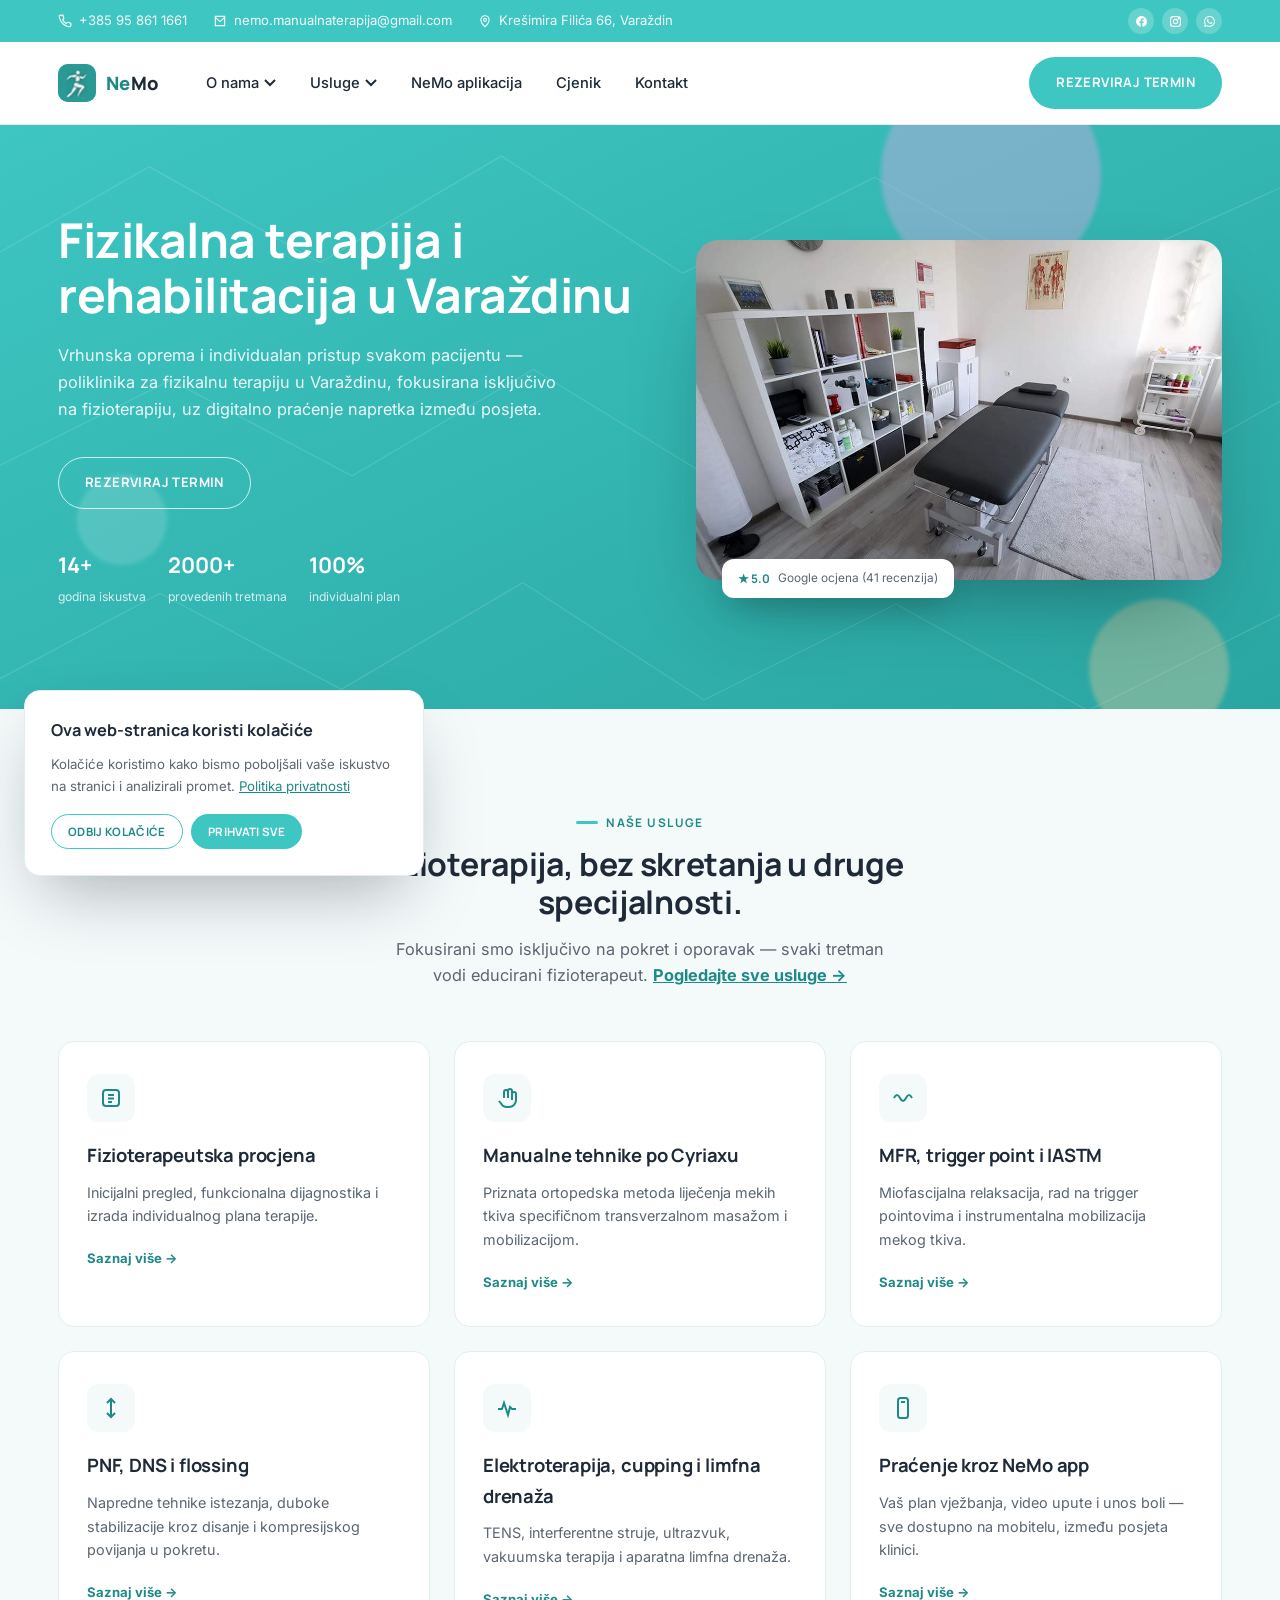
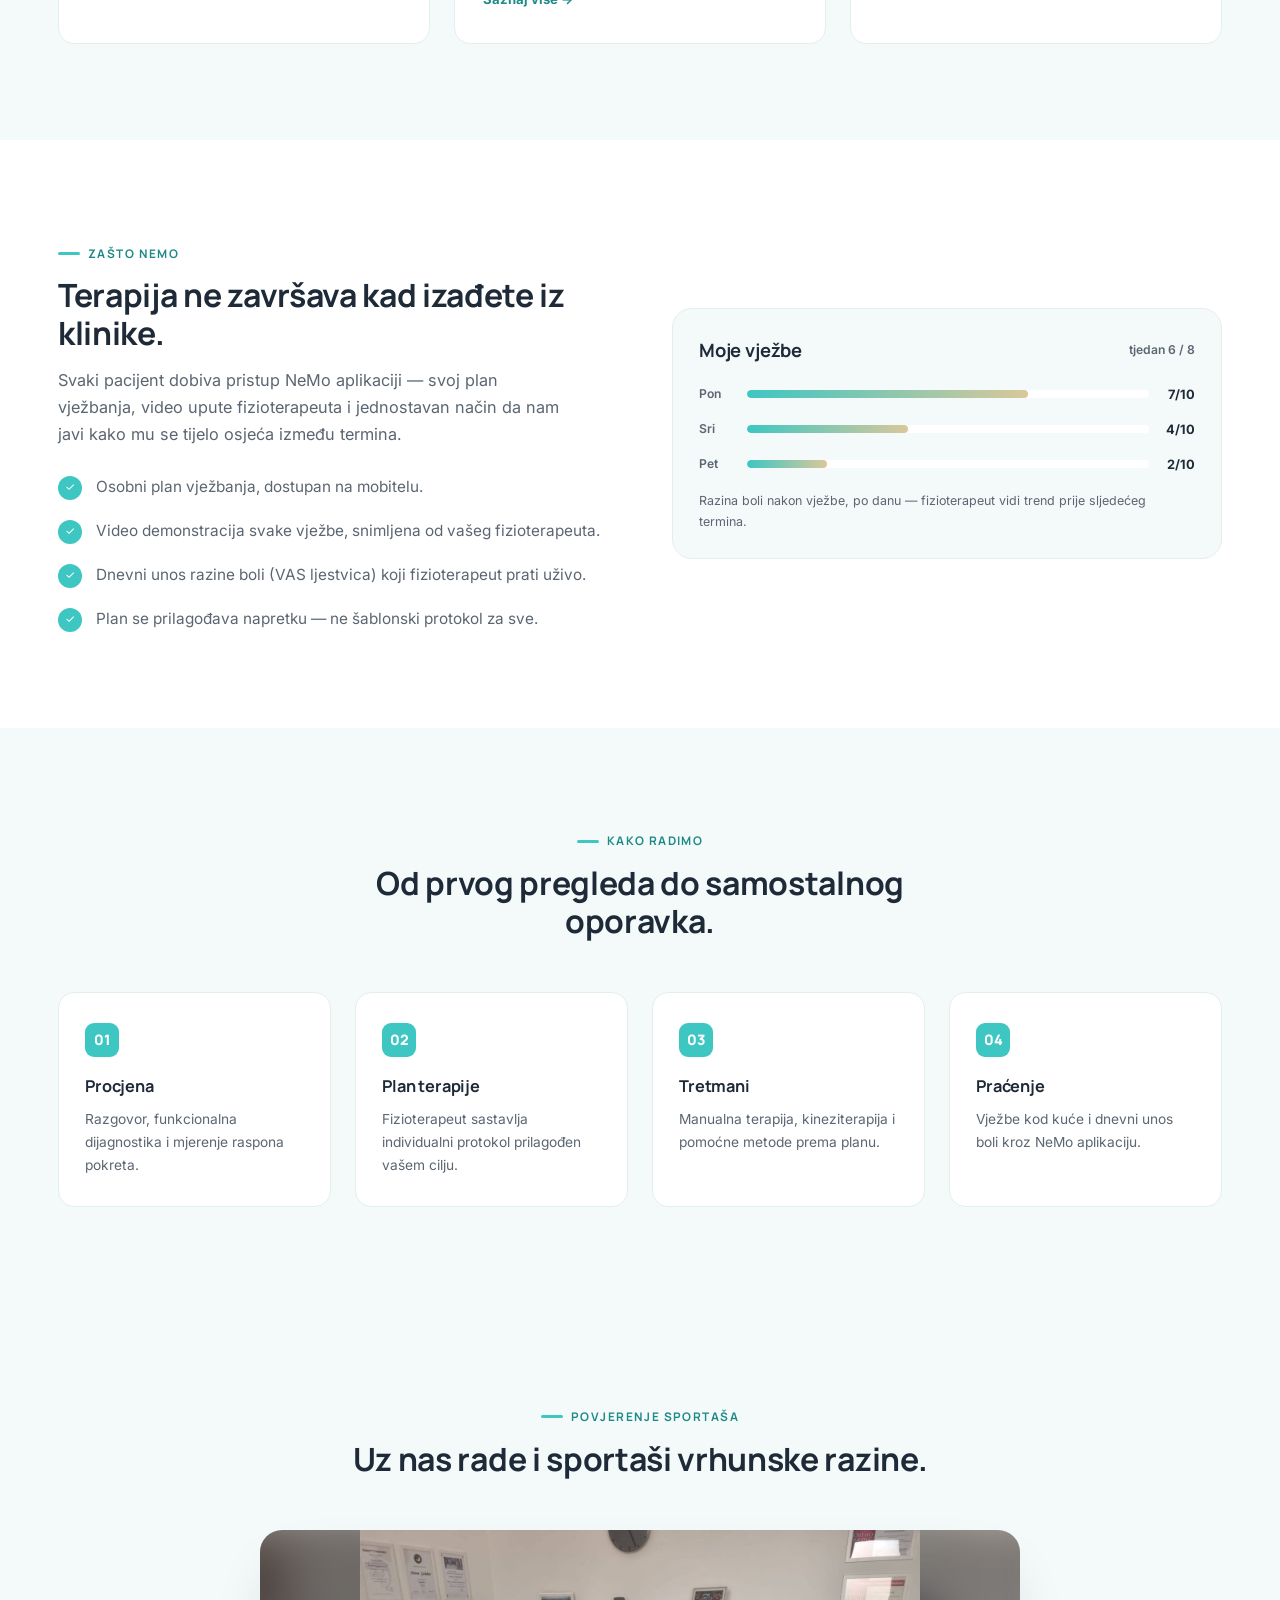
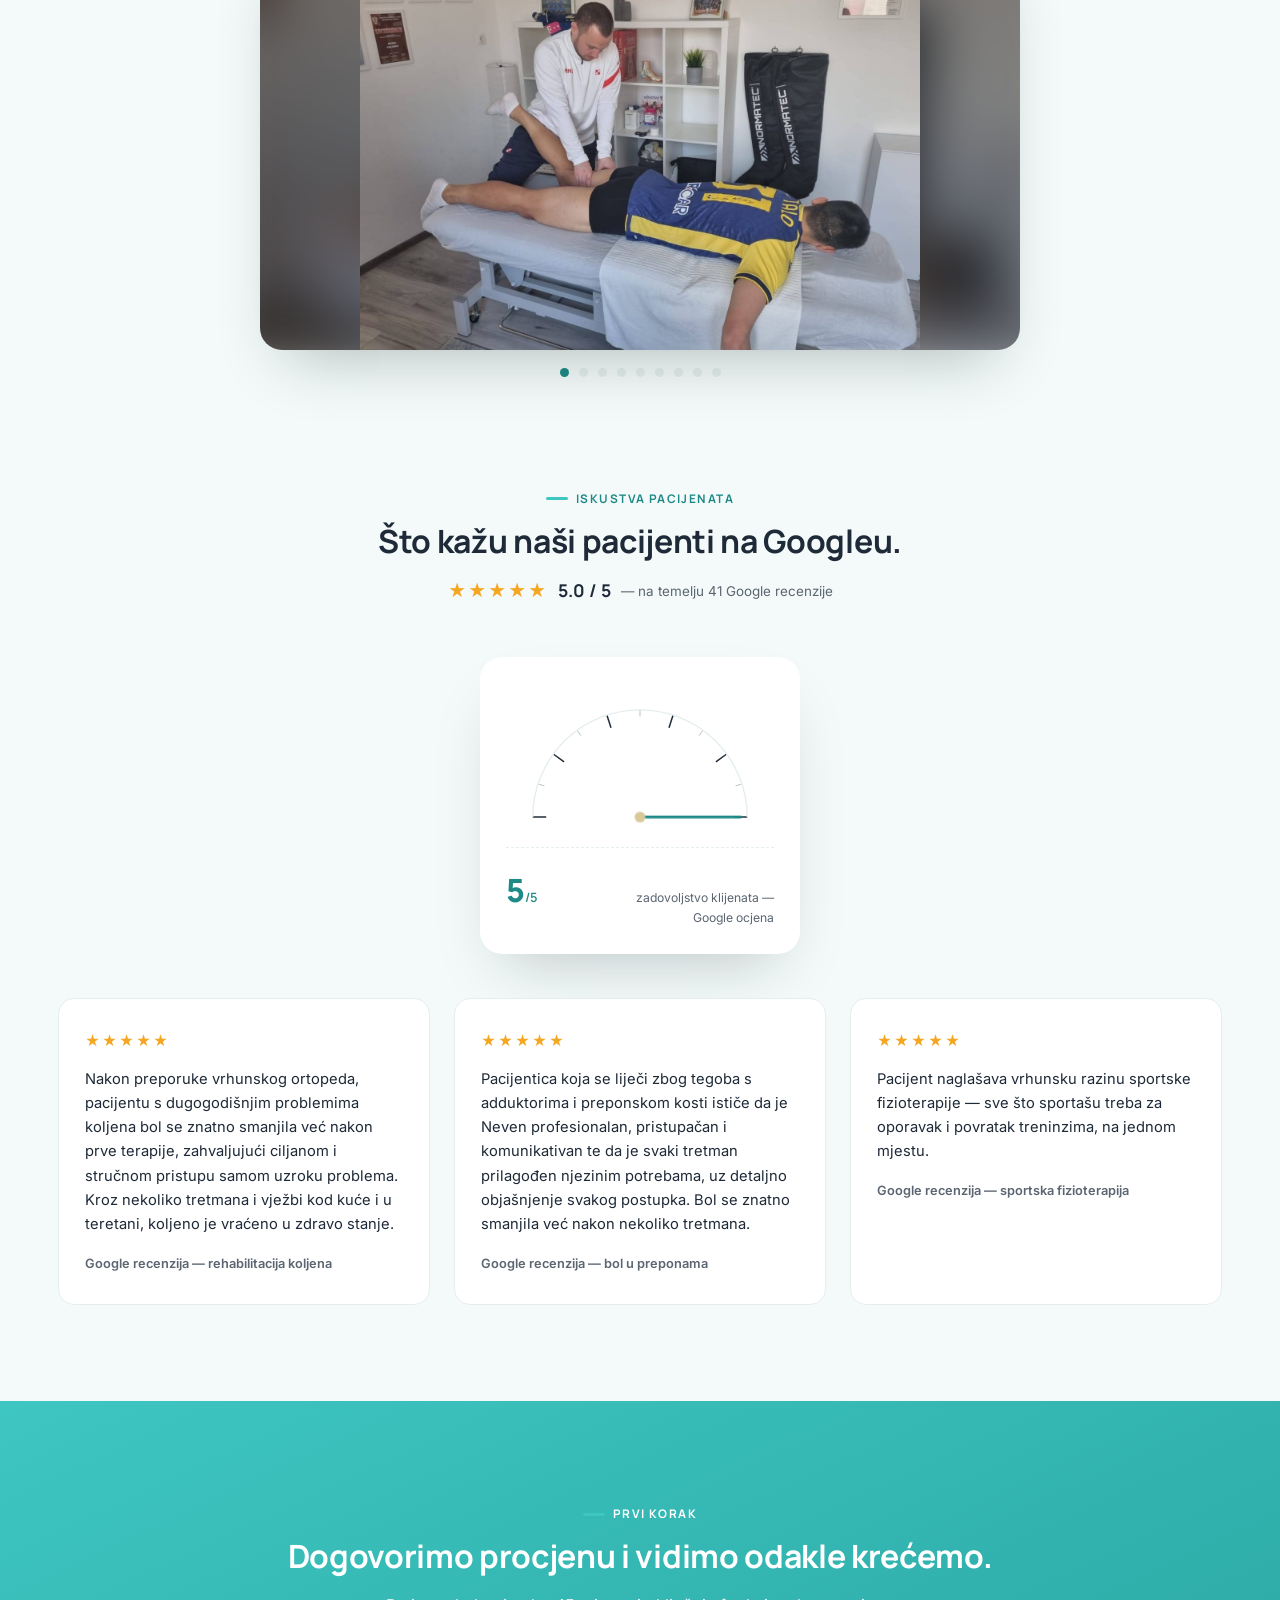
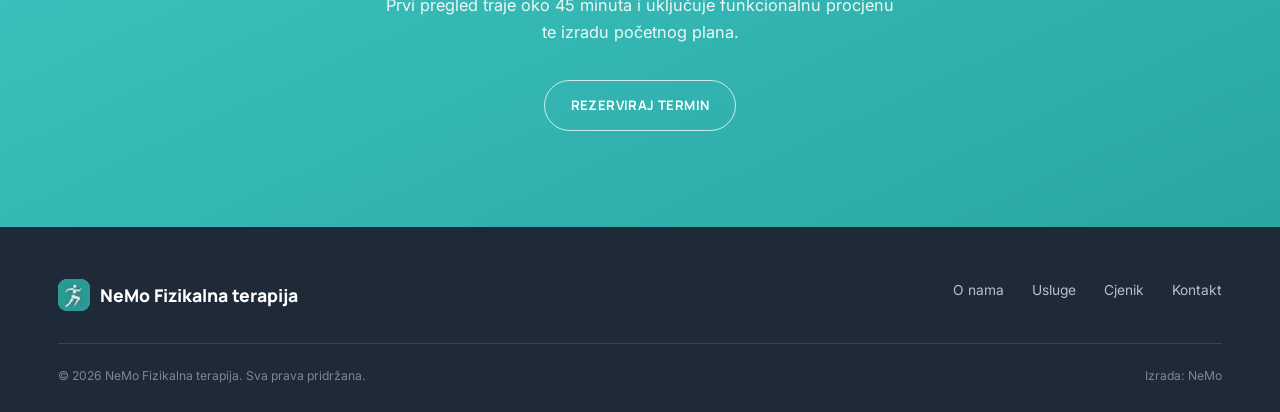
==== commit 8711ac9b: "Add files via upload" ====
--- a/index.html
+++ b/index.html
@@ -210,8 +210,8 @@
   <div class="wrap why-grid">
     <div>
       <span class="eyebrow">Zašto NeMo</span>
-      <h2 style="margin-top:14px;">Terapija se ne završava kad izađete iz klinike.</h2>
-      <p class="lede" style="margin-top:14px;">Svaki pacijent dobiva pristup NeMo aplikaciji — svoj plan vježbanja, video upute fizioterapeuta i jednostavan način da nam javi kako se tijelo osjeća između termina.</p>
+      <h2 style="margin-top:14px;">Terapija ne završava kad izađete iz klinike.</h2>
+      <p class="lede" style="margin-top:14px;">Svaki pacijent dobiva pristup NeMo aplikaciji — svoj plan vježbanja, video upute fizioterapeuta i jednostavan način da nam javi kako mu se tijelo osjeća između termina.</p>
       <ul class="why-list">
         <li><span class="tick">✓</span>Osobni plan vježbanja, dostupan na mobitelu.</li>
         <li><span class="tick">✓</span>Video demonstracija svake vježbe, snimljena od vašeg fizioterapeuta.</li>
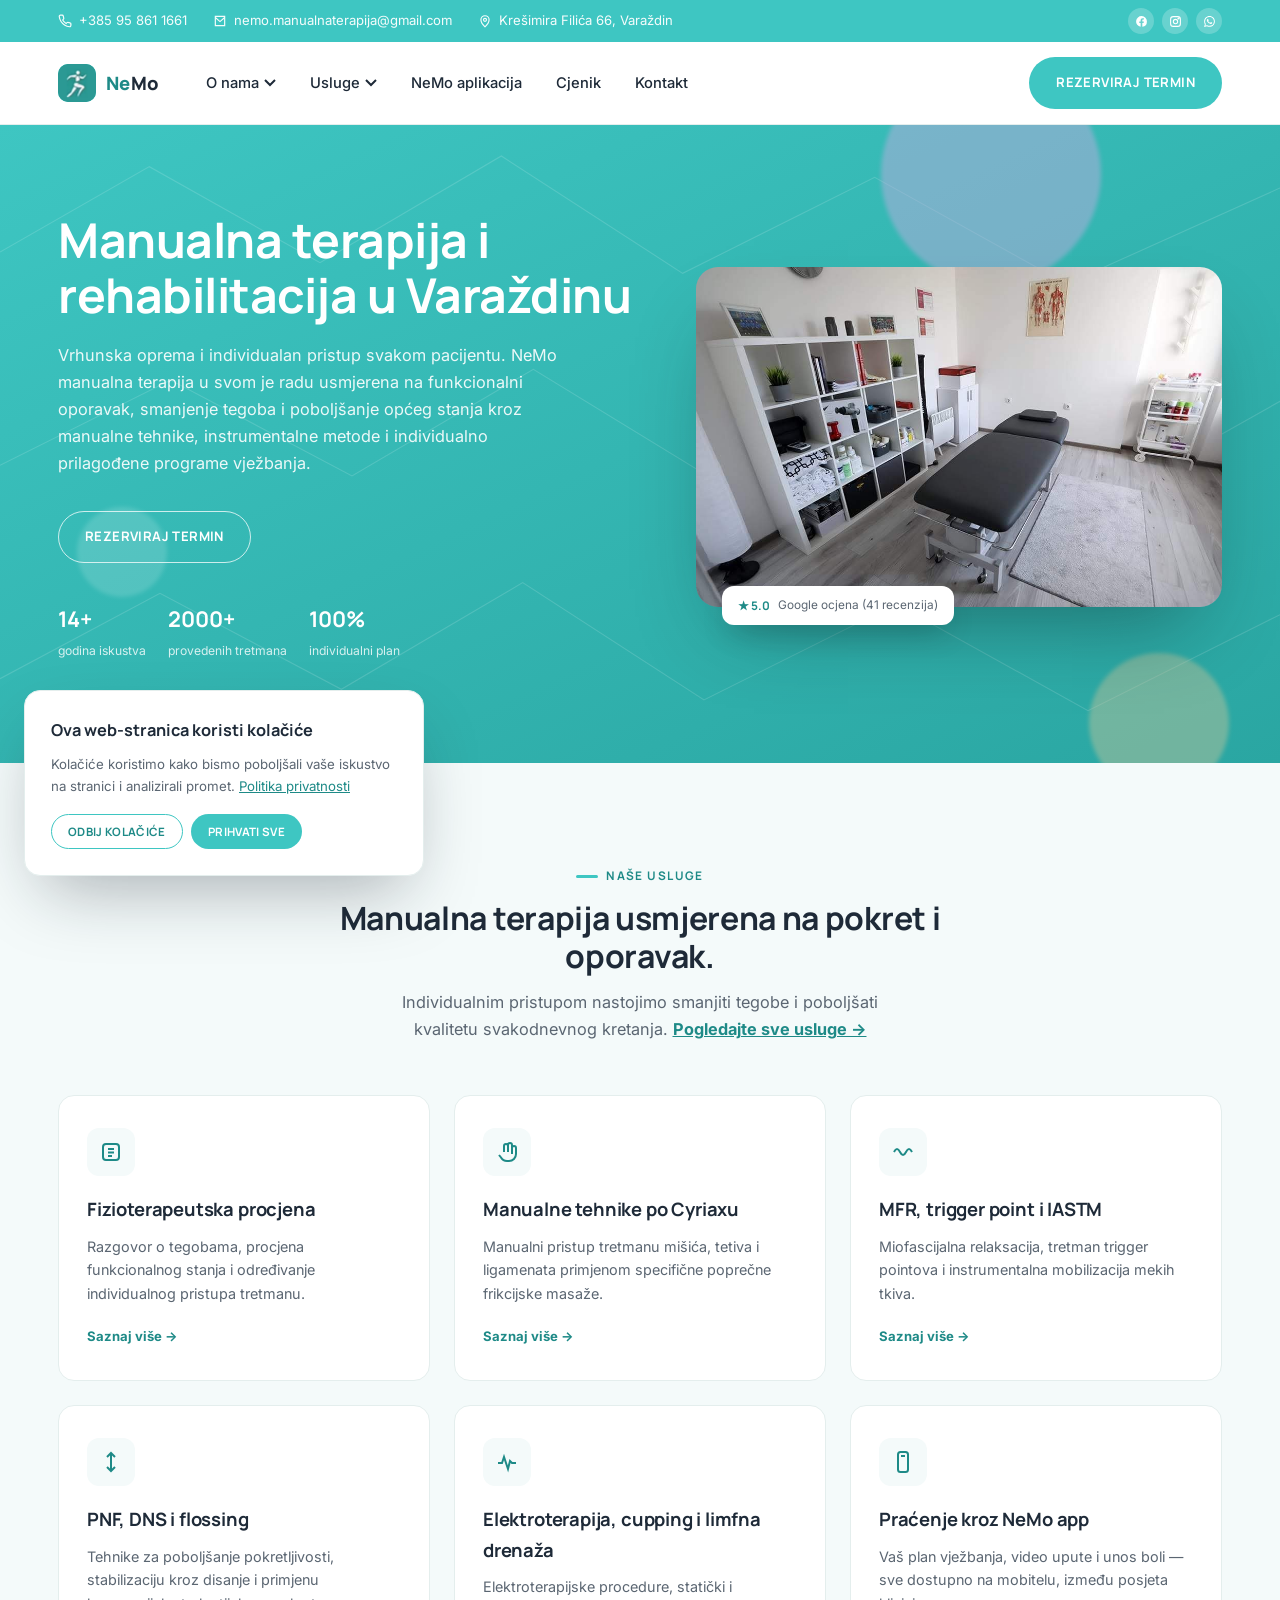
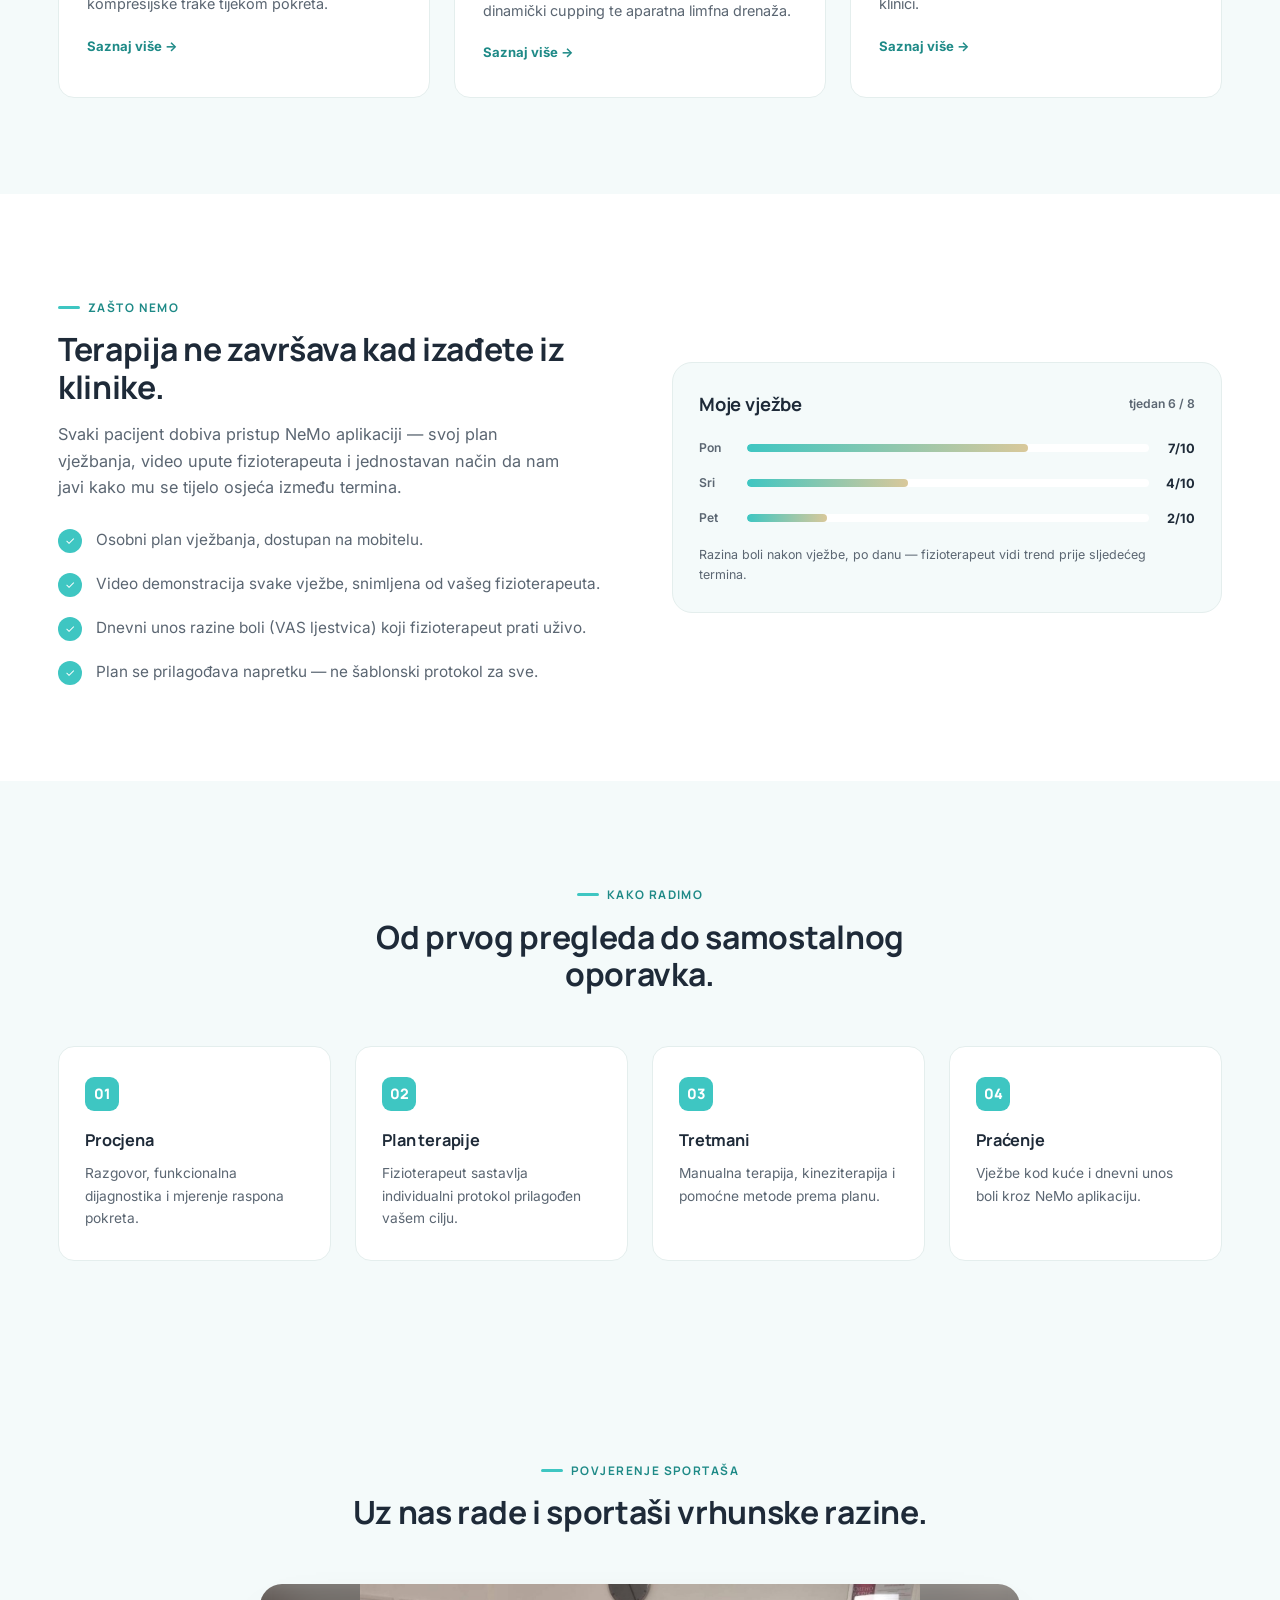
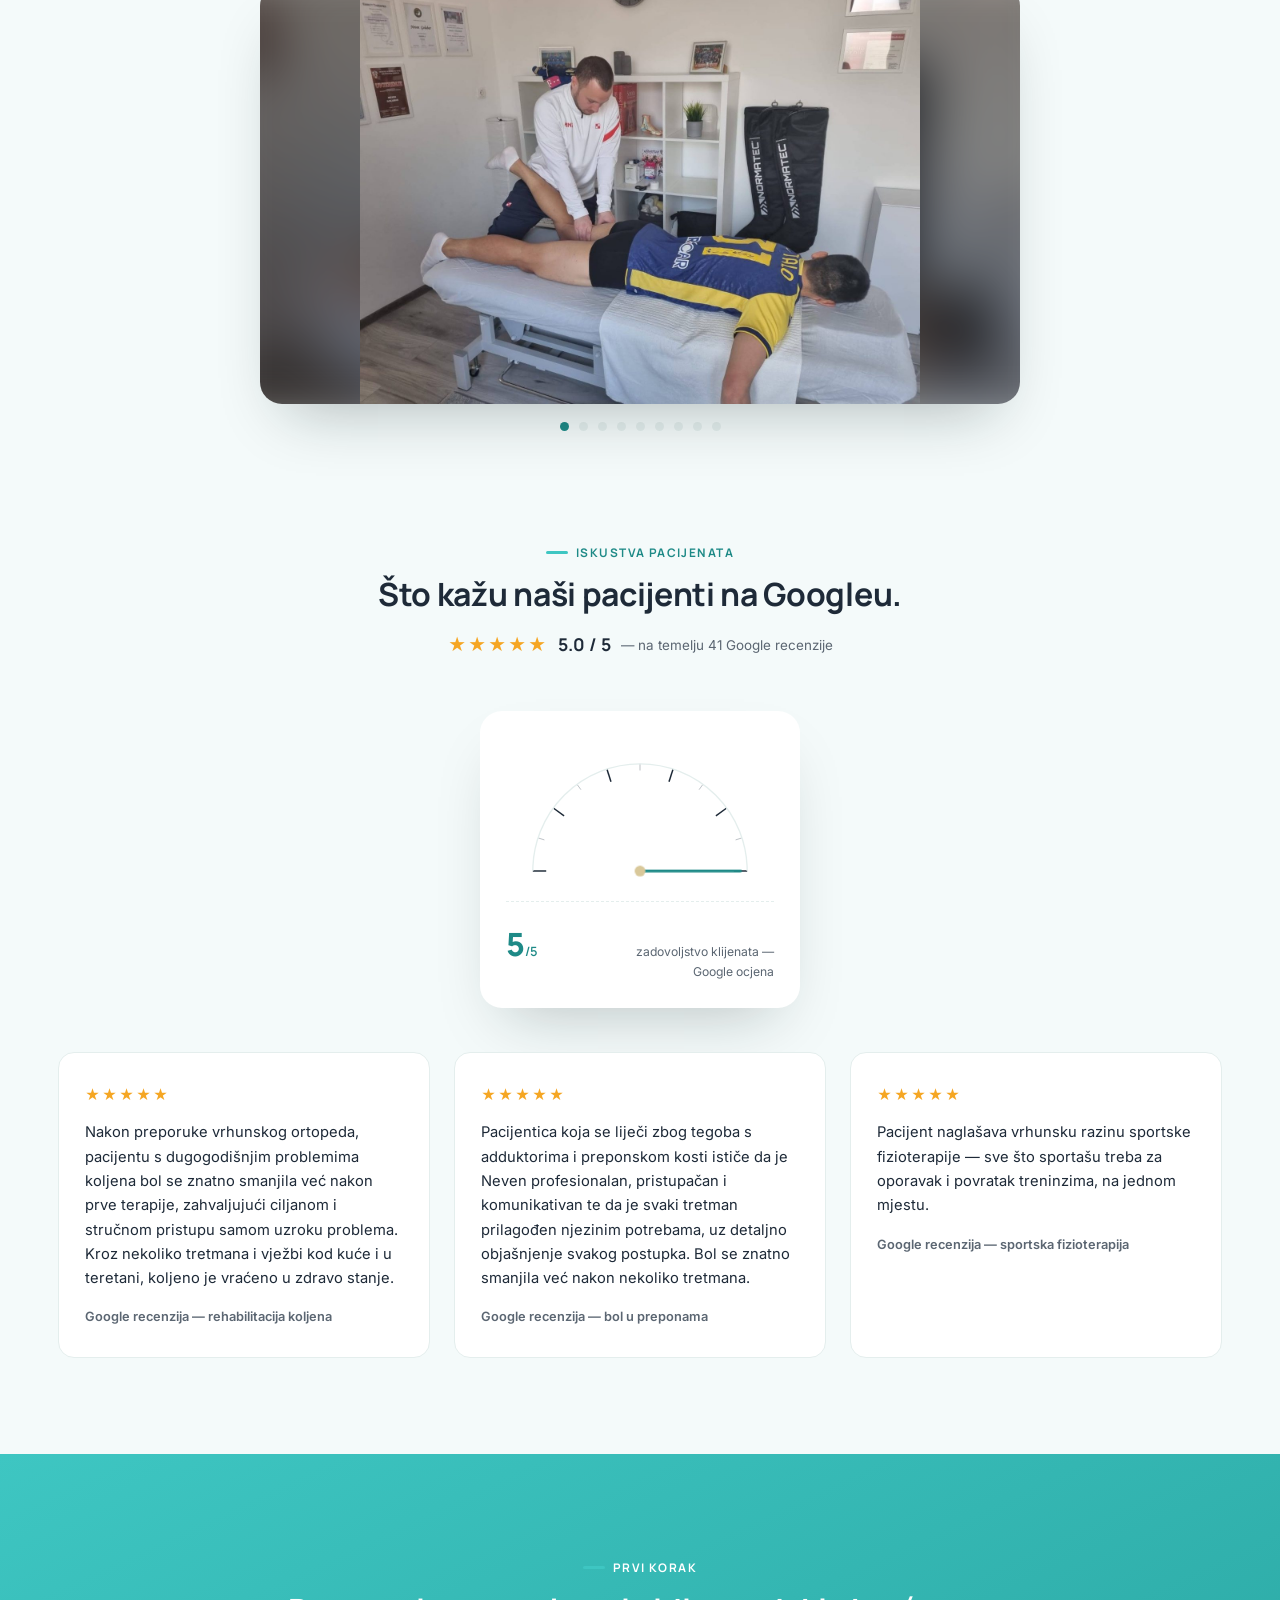
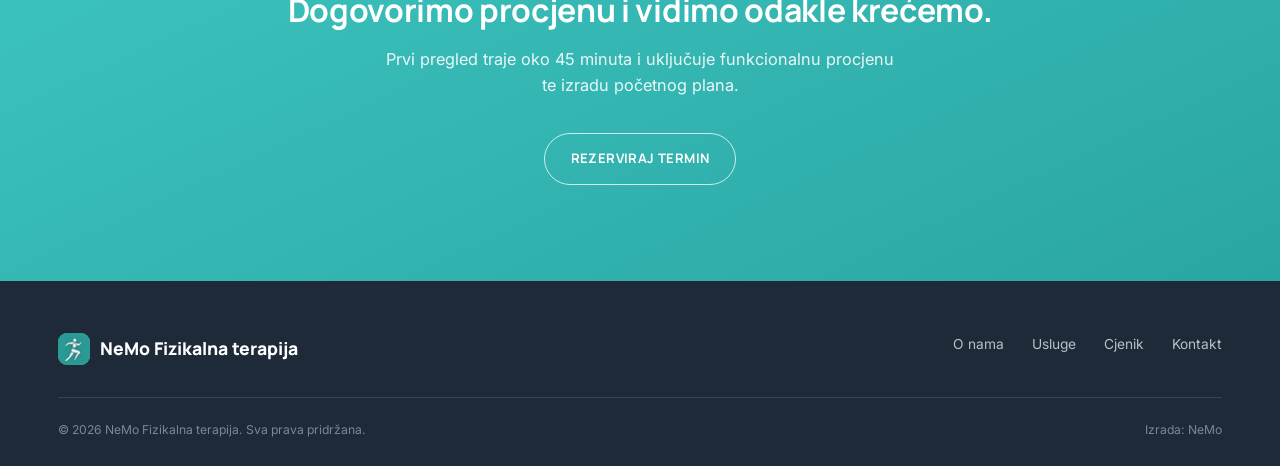
==== commit 80e937d0: "Add files via upload" ====
--- a/index.html
+++ b/index.html
@@ -4,13 +4,13 @@
 <meta charset="UTF-8" />
 <meta name="viewport" content="width=device-width, initial-scale=1.0" />
 <meta name="color-scheme" content="light">
-<title>NeMo — Fizikalna terapija i rehabilitacija u Varaždinu</title>
+<title>NeMo — Manualna terapija i rehabilitacija u Varaždinu</title>
 <meta name="description" content="NeMo poliklinika za fizikalnu terapiju u Varaždinu — manualna terapija, IASTM, MFR, PNF i individualna rehabilitacija za sportaše i rekreativce, uz digitalno praćenje napretka." />
 <link rel="canonical" href="https://nemo.hr/" />
 <meta property="og:type" content="website" />
 <meta property="og:site_name" content="NeMo Fizikalna terapija" />
 <meta property="og:locale" content="hr_HR" />
-<meta property="og:title" content="NeMo — Fizikalna terapija i rehabilitacija u Varaždinu" />
+<meta property="og:title" content="NeMo — Manualna terapija i rehabilitacija u Varaždinu" />
 <meta property="og:description" content="NeMo poliklinika za fizikalnu terapiju u Varaždinu — manualna terapija, IASTM, MFR, PNF i individualna rehabilitacija za sportaše i rekreativce, uz digitalno praćenje napretka." />
 <meta property="og:url" content="https://nemo.hr/" />
 <meta property="og:image" content="https://nemo.hr/images/prostor-ulaz.jpg" />
@@ -109,6 +109,8 @@
           <a href="/usluge#dns">DNS — vježbe disanja</a>
           <a href="/usluge#flossing">Flossing</a>
           <a href="/usluge#cupping">Cupping</a>
+          <a href="/usluge#tejpiranje">Tejpiranje</a>
+          <a href="/usluge#perkusijska">Perkusijska masaža</a>
           <a href="/usluge#limfna">Limfna drenaža aparatom</a>
           <a href="/usluge#elektroterapija">Elektroterapijske procedure</a>
         </div>
@@ -139,8 +141,8 @@
 
   <div class="wrap hero-grid">
     <div class="hero-text">
-      <h1>Fizikalna terapija i rehabilitacija u Varaždinu</h1>
-      <p class="lede">Vrhunska oprema i individualan pristup svakom pacijentu — poliklinika za fizikalnu terapiju u Varaždinu, fokusirana isključivo na fizioterapiju, uz digitalno praćenje napretka između posjeta.</p>
+      <h1>Manualna terapija i rehabilitacija u Varaždinu</h1>
+      <p class="lede">Vrhunska oprema i individualan pristup svakom pacijentu. NeMo manualna terapija u svom je radu usmjerena na funkcionalni oporavak, smanjenje tegoba i poboljšanje općeg stanja kroz manualne tehnike, instrumentalne metode i individualno prilagođene programe vježbanja.</p>
       <a href="/kontakt" class="btn btn-outline-white">Rezerviraj termin</a>
       <div class="hero-badges">
         <div class="hero-badge"><b>14+</b><span>godina iskustva</span></div>
@@ -162,38 +164,38 @@
   <div class="wrap">
     <div class="section-head">
       <span class="eyebrow" style="justify-content:center;">Naše usluge</span>
-      <h2>Fizioterapija, bez skretanja u druge specijalnosti.</h2>
-      <p class="lede">Fokusirani smo isključivo na pokret i oporavak — svaki tretman vodi educirani fizioterapeut. <a href="/usluge" style="color:var(--teal-deep);font-weight:700;">Pogledajte sve usluge →</a></p>
+      <h2>Manualna terapija usmjerena na pokret i oporavak.</h2>
+      <p class="lede">Individualnim pristupom nastojimo smanjiti tegobe i poboljšati kvalitetu svakodnevnog kretanja. <a href="/usluge" style="color:var(--teal-deep);font-weight:700;">Pogledajte sve usluge →</a></p>
     </div>
     <div class="service-grid">
       <div class="service-card">
         <div class="service-icon"><svg width="24" height="24" viewBox="0 0 24 24" fill="none" stroke="#1E8A87" stroke-width="2"><rect x="4" y="4" width="16" height="16" rx="3"/><path d="M9 9h6M9 12.5h6M9 16h4"/></svg></div>
         <h3>Fizioterapeutska procjena</h3>
-        <p>Inicijalni pregled, funkcionalna dijagnostika i izrada individualnog plana terapije.</p>
+        <p>Razgovor o tegobama, procjena funkcionalnog stanja i određivanje individualnog pristupa tretmanu.</p>
         <a href="/usluge#procjena" class="service-link">Saznaj više →</a>
       </div>
       <div class="service-card">
         <div class="service-icon"><svg width="24" height="24" viewBox="0 0 24 24" fill="none" stroke="#1E8A87" stroke-width="2"><path d="M9 12V6a2 2 0 1 1 4 0v6M13 12V5a2 2 0 1 1 4 0v9M17 13V8a2 2 0 1 1 4 0v6a7 7 0 0 1-7 7h-2a7 7 0 0 1-6-3.5L4 15"/></svg></div>
         <h3>Manualne tehnike po Cyriaxu</h3>
-        <p>Priznata ortopedska metoda liječenja mekih tkiva specifičnom transverzalnom masažom i mobilizacijom.</p>
+        <p>Manualni pristup tretmanu mišića, tetiva i ligamenata primjenom specifične poprečne frikcijske masaže.</p>
         <a href="/usluge#cyriax" class="service-link">Saznaj više →</a>
       </div>
       <div class="service-card">
         <div class="service-icon"><svg width="24" height="24" viewBox="0 0 24 24" fill="none" stroke="#1E8A87" stroke-width="2"><path d="M3 12c2-4 4-4 6 0s4 4 6 0 4-4 6 0"/></svg></div>
         <h3>MFR, trigger point i IASTM</h3>
-        <p>Miofascijalna relaksacija, rad na trigger pointovima i instrumentalna mobilizacija mekog tkiva.</p>
+        <p>Miofascijalna relaksacija, tretman trigger pointova i instrumentalna mobilizacija mekih tkiva.</p>
         <a href="/usluge#mfr" class="service-link">Saznaj više →</a>
       </div>
       <div class="service-card">
         <div class="service-icon"><svg width="24" height="24" viewBox="0 0 24 24" fill="none" stroke="#1E8A87" stroke-width="2"><path d="M12 3v18M8 7l4-4 4 4M8 17l4 4 4-4"/></svg></div>
         <h3>PNF, DNS i flossing</h3>
-        <p>Napredne tehnike istezanja, duboke stabilizacije kroz disanje i kompresijskog povijanja u pokretu.</p>
+        <p>Tehnike za poboljšanje pokretljivosti, stabilizaciju kroz disanje i primjenu kompresijske trake tijekom pokreta.</p>
         <a href="/usluge#pnf" class="service-link">Saznaj više →</a>
       </div>
       <div class="service-card">
         <div class="service-icon"><svg width="24" height="24" viewBox="0 0 24 24" fill="none" stroke="#1E8A87" stroke-width="2"><path d="M3 13h4l2-6 4 12 2-8 2 2h4"/></svg></div>
         <h3>Elektroterapija, cupping i limfna drenaža</h3>
-        <p>TENS, interferentne struje, ultrazvuk, vakuumska terapija i aparatna limfna drenaža.</p>
+        <p>Elektroterapijske procedure, statički i dinamički cupping te aparatna limfna drenaža.</p>
         <a href="/usluge#elektroterapija" class="service-link">Saznaj više →</a>
       </div>
       <div class="service-card">
--- a/style.css
+++ b/style.css
@@ -263,6 +263,10 @@
     .hero-split{grid-template-columns:1fr;min-height:0;}
     .hero-content{padding:44px 20px 36px;}
     .hero-photo img{min-height:260px;}
+    .hero-grid{grid-template-columns:1fr;gap:36px;}
+    .hero-media{max-width:420px;margin:0 auto;width:100%;}
+    .hero-photo-card img{height:260px;}
+    .hero-photo-note{left:50%;transform:translateX(-50%);white-space:nowrap;}
     .service-grid{grid-template-columns:repeat(2,1fr);}
     .why-grid{grid-template-columns:1fr;}
     .process-grid{grid-template-columns:repeat(2,1fr);row-gap:20px;}
@@ -453,3 +457,10 @@
 @media (max-width:680px){
   .service-detail{grid-template-columns:1fr;}
 }
+
+/* Fotografije uz usluge */
+.service-photos{display:grid;grid-template-columns:repeat(auto-fill,minmax(210px,1fr));gap:14px;margin:4px 0 18px;max-width:640px;}
+.service-photos figure{margin:0;}
+.service-photos img{width:100%;height:280px;object-fit:cover;border-radius:12px;display:block;background:var(--bg);}
+.service-photos figcaption{font-size:.85rem;color:var(--ink-soft);margin-top:6px;}
+@media (max-width:600px){.service-photos{grid-template-columns:1fr 1fr;gap:10px;}.service-photos img{height:200px;}}
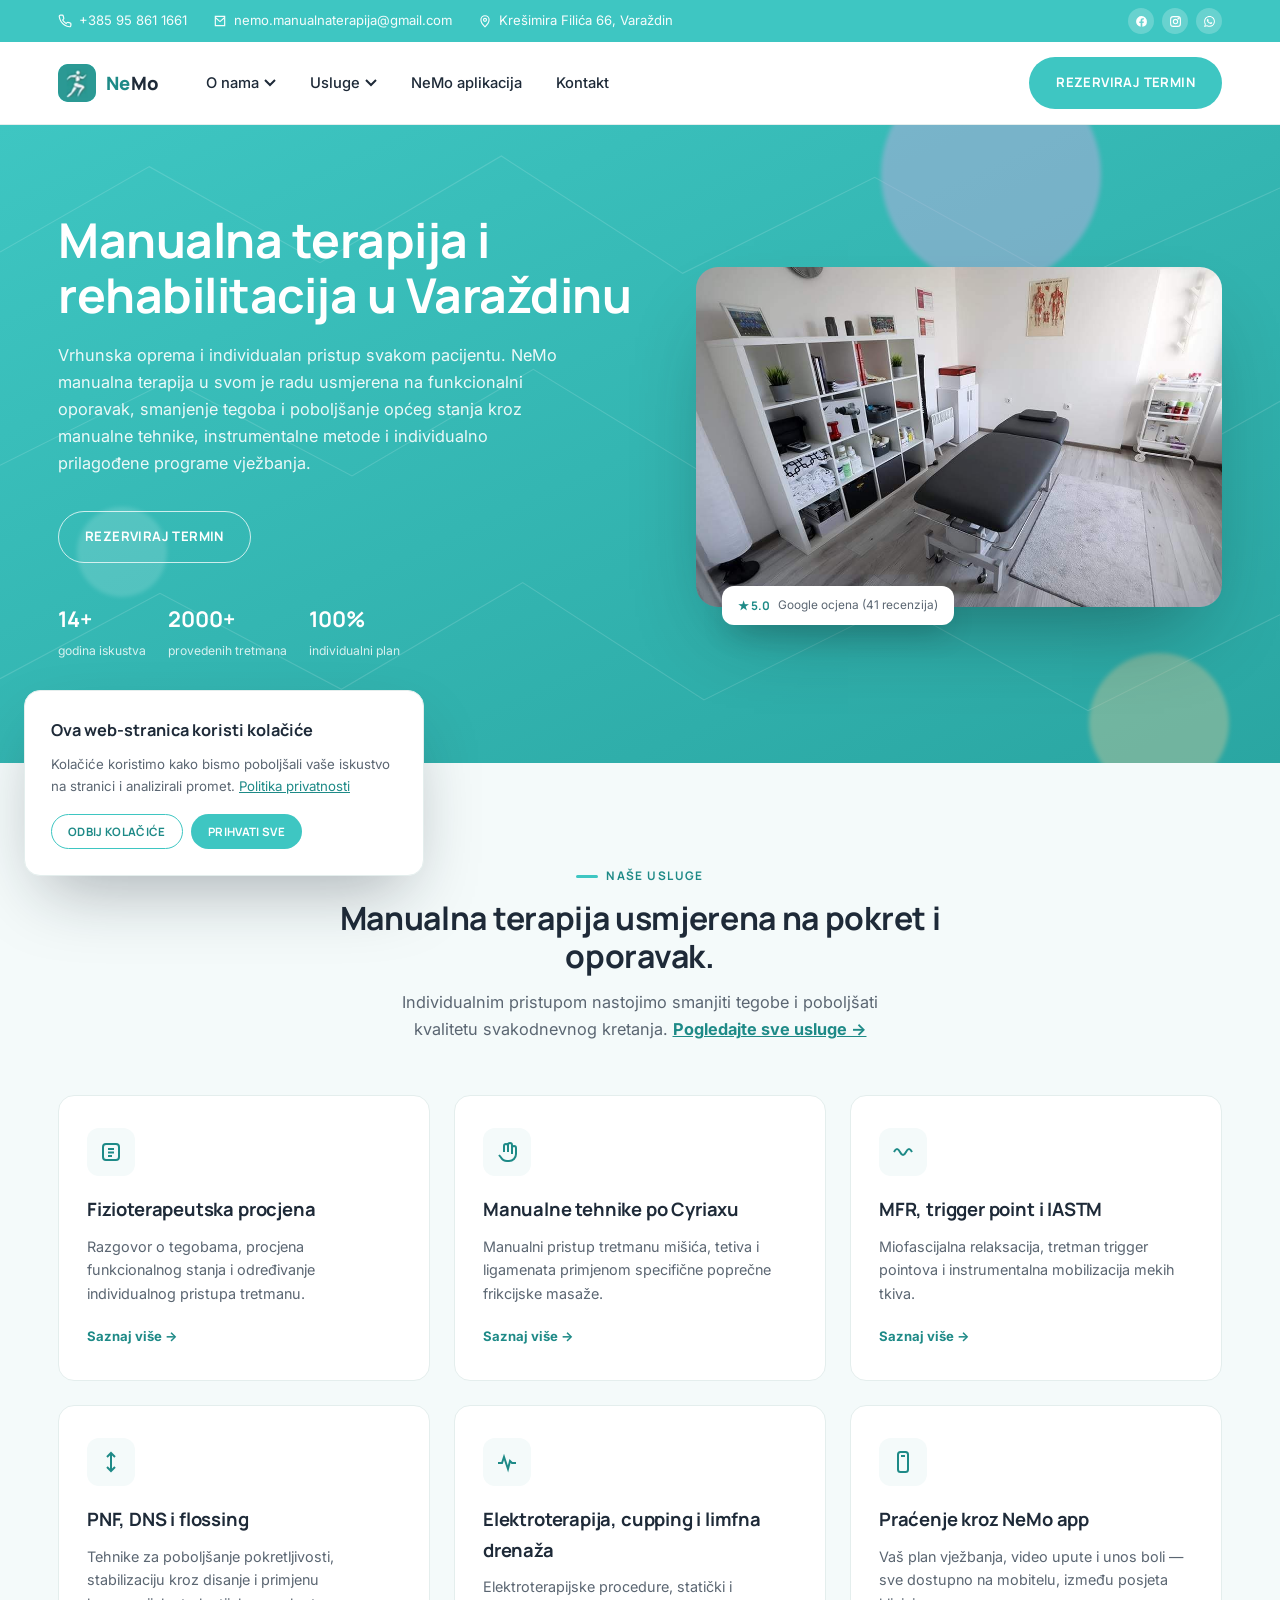
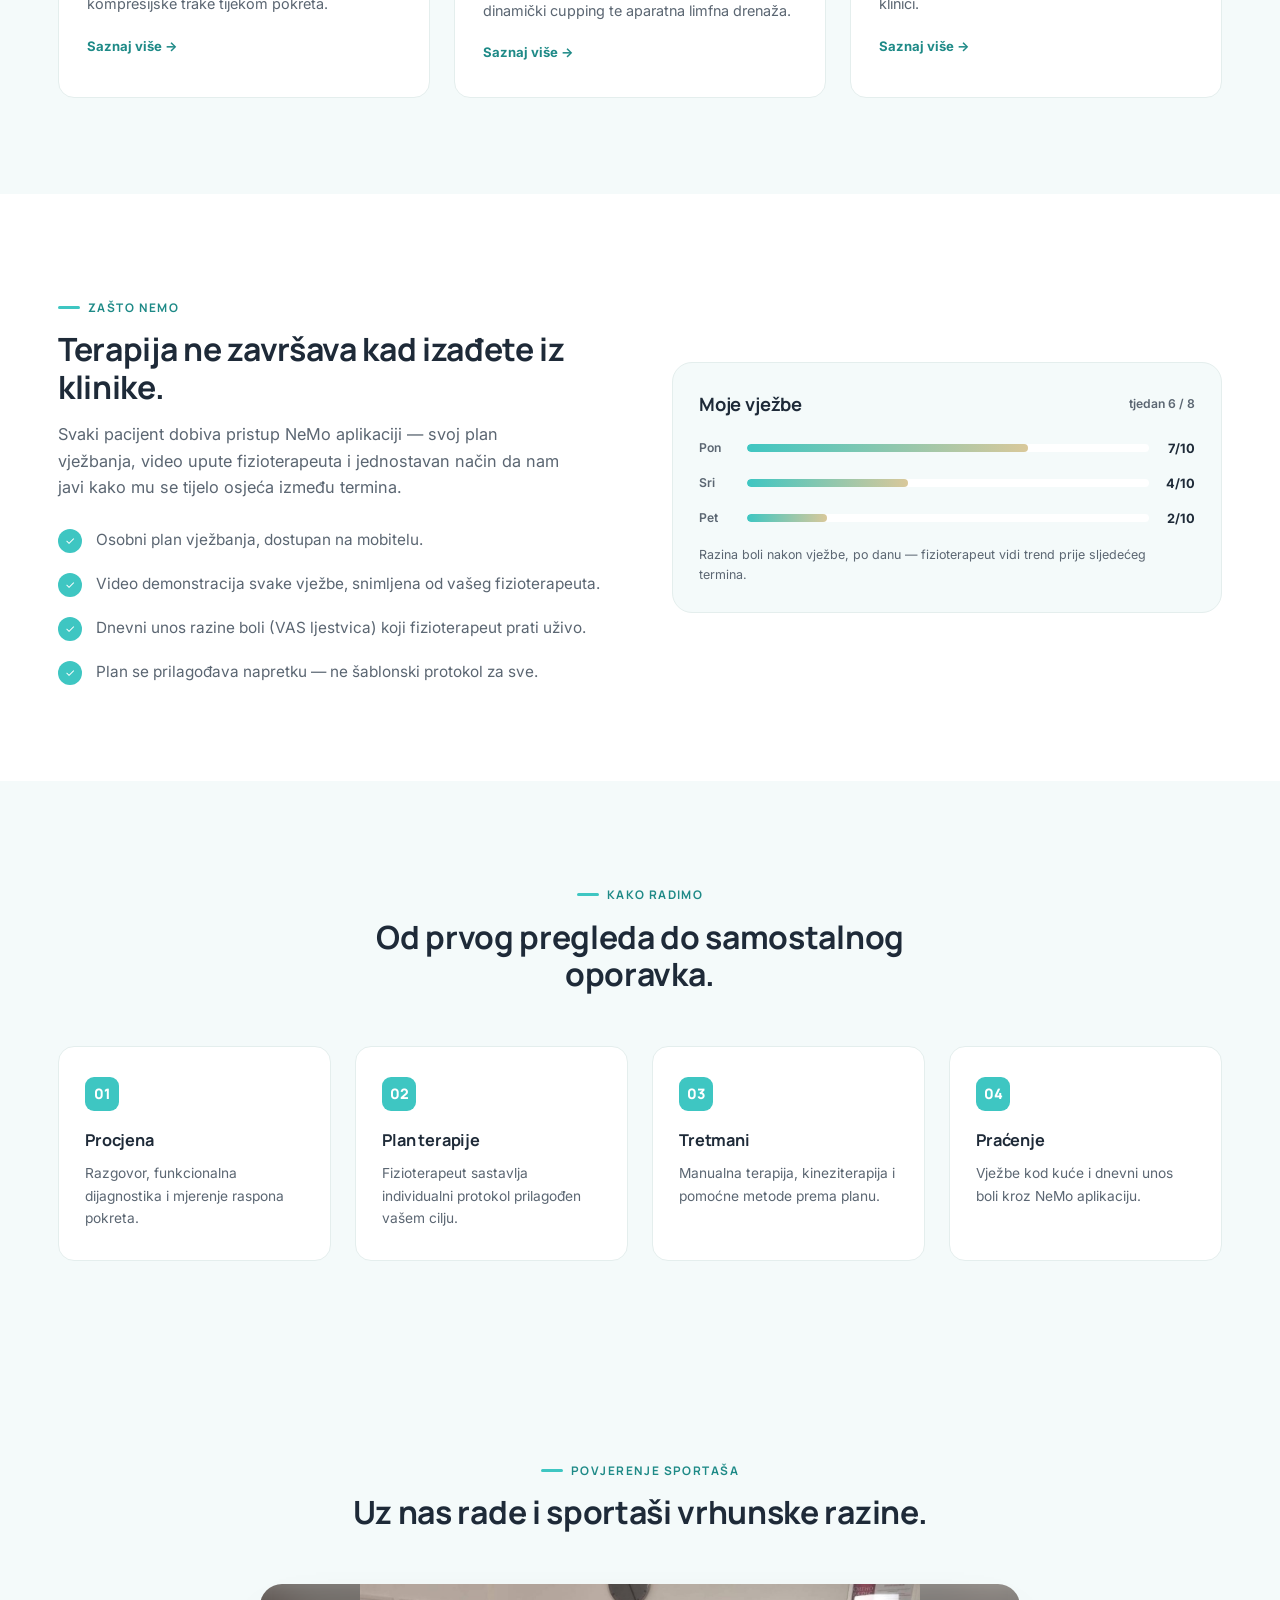
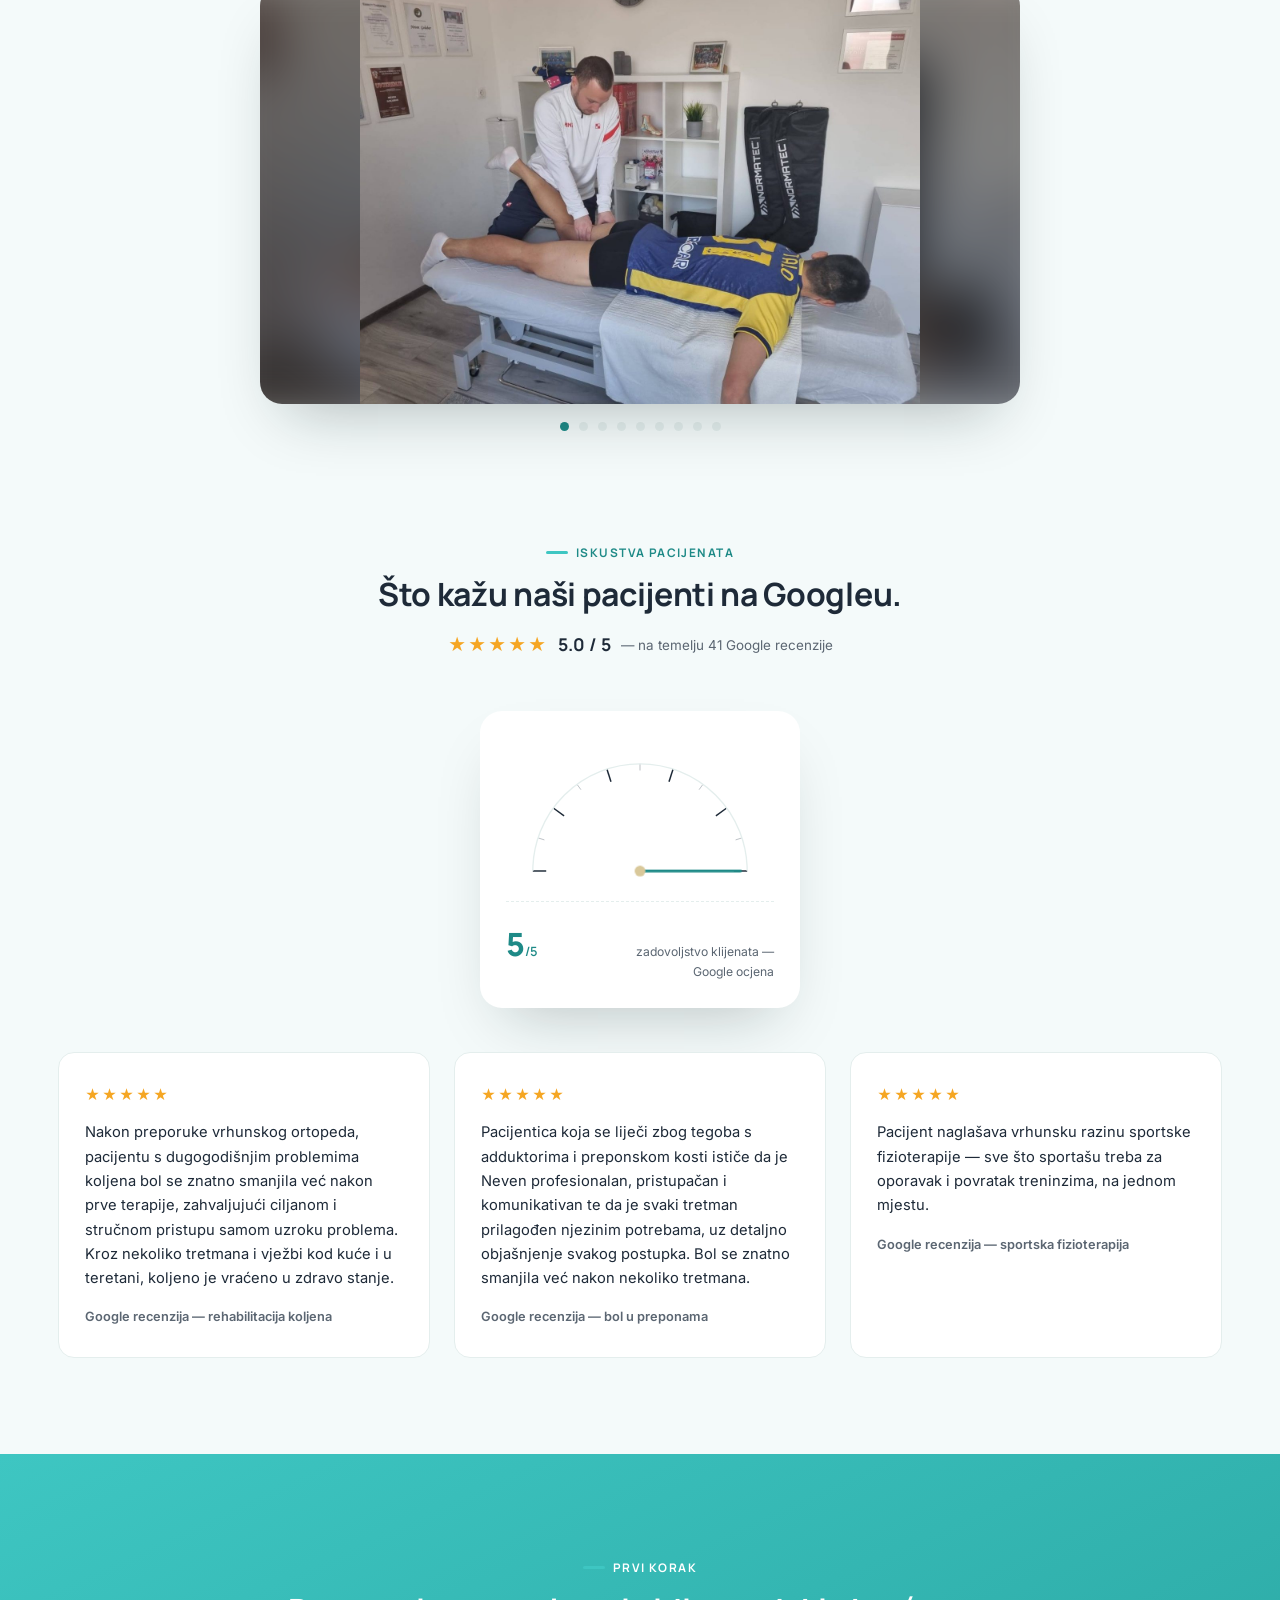
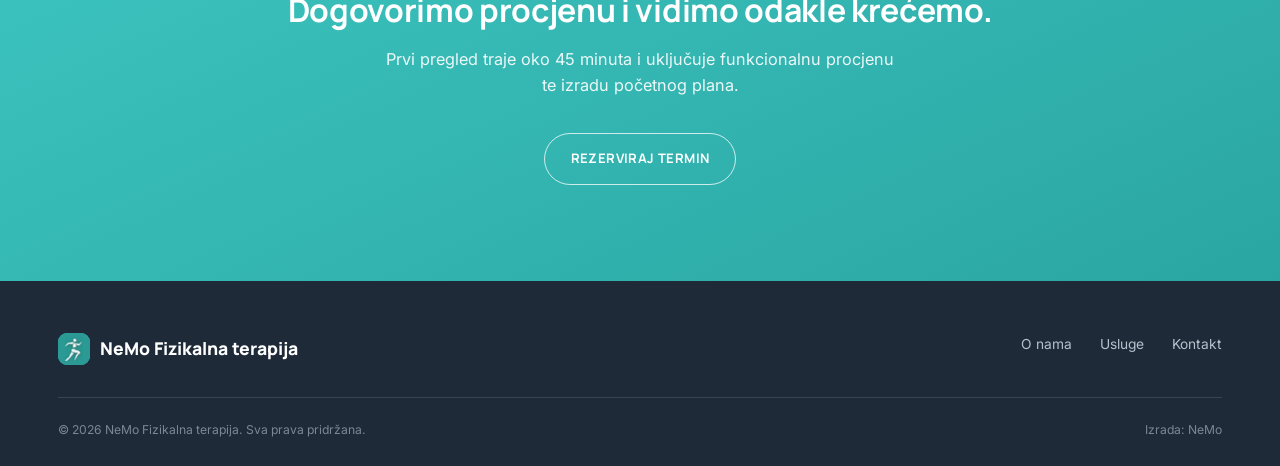
==== commit 5585cd11: "Add files via upload" ====
--- a/index.html
+++ b/index.html
@@ -116,7 +116,6 @@
         </div>
       </div>
       <a href="/#zasto" class="nav-link">NeMo aplikacija</a>
-      <a href="/cjenik" class="nav-link">Cjenik</a>
       <a href="/kontakt" class="nav-link">Kontakt</a>
     </nav>
 
@@ -388,7 +387,6 @@
       <ul class="footer-links">
         <li><a href="/o-nama">O nama</a></li>
         <li><a href="/usluge">Usluge</a></li>
-        <li><a href="/cjenik">Cjenik</a></li>
         <li><a href="/kontakt">Kontakt</a></li>
       </ul>
     </div>
